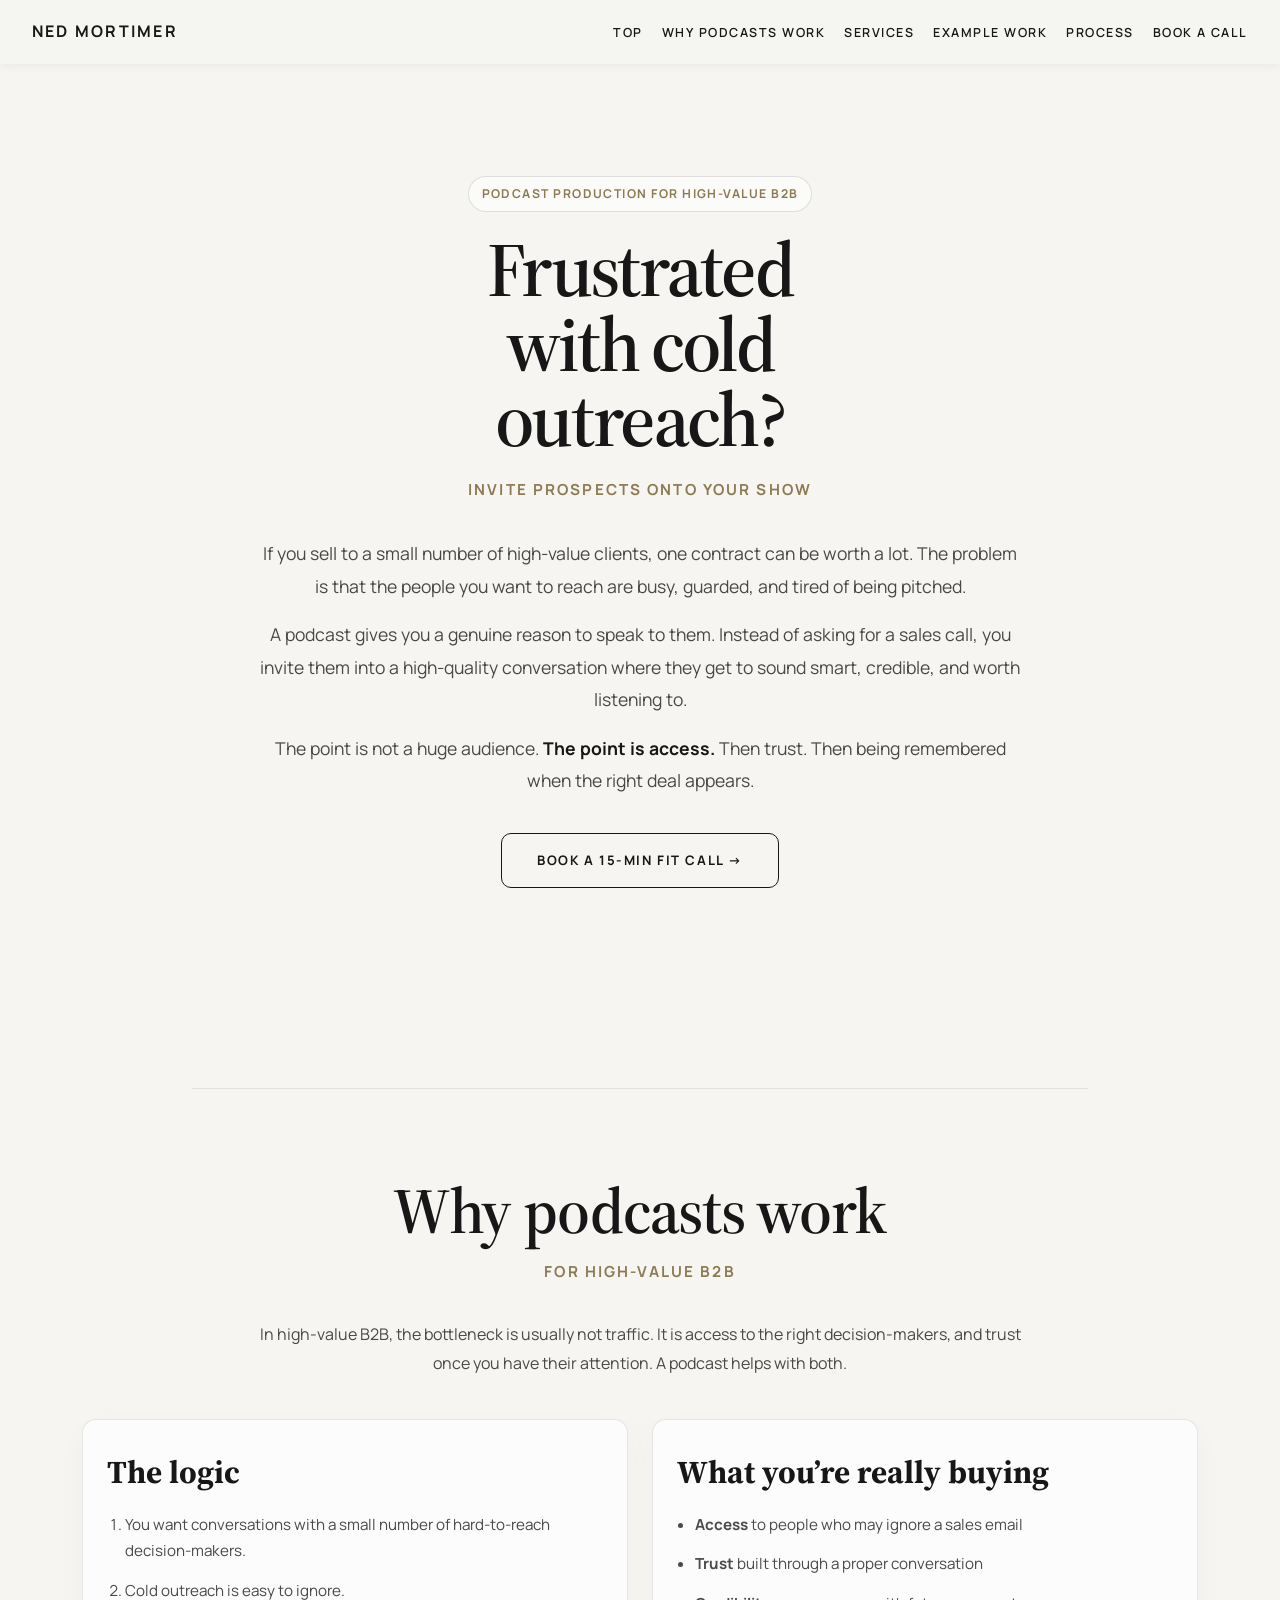
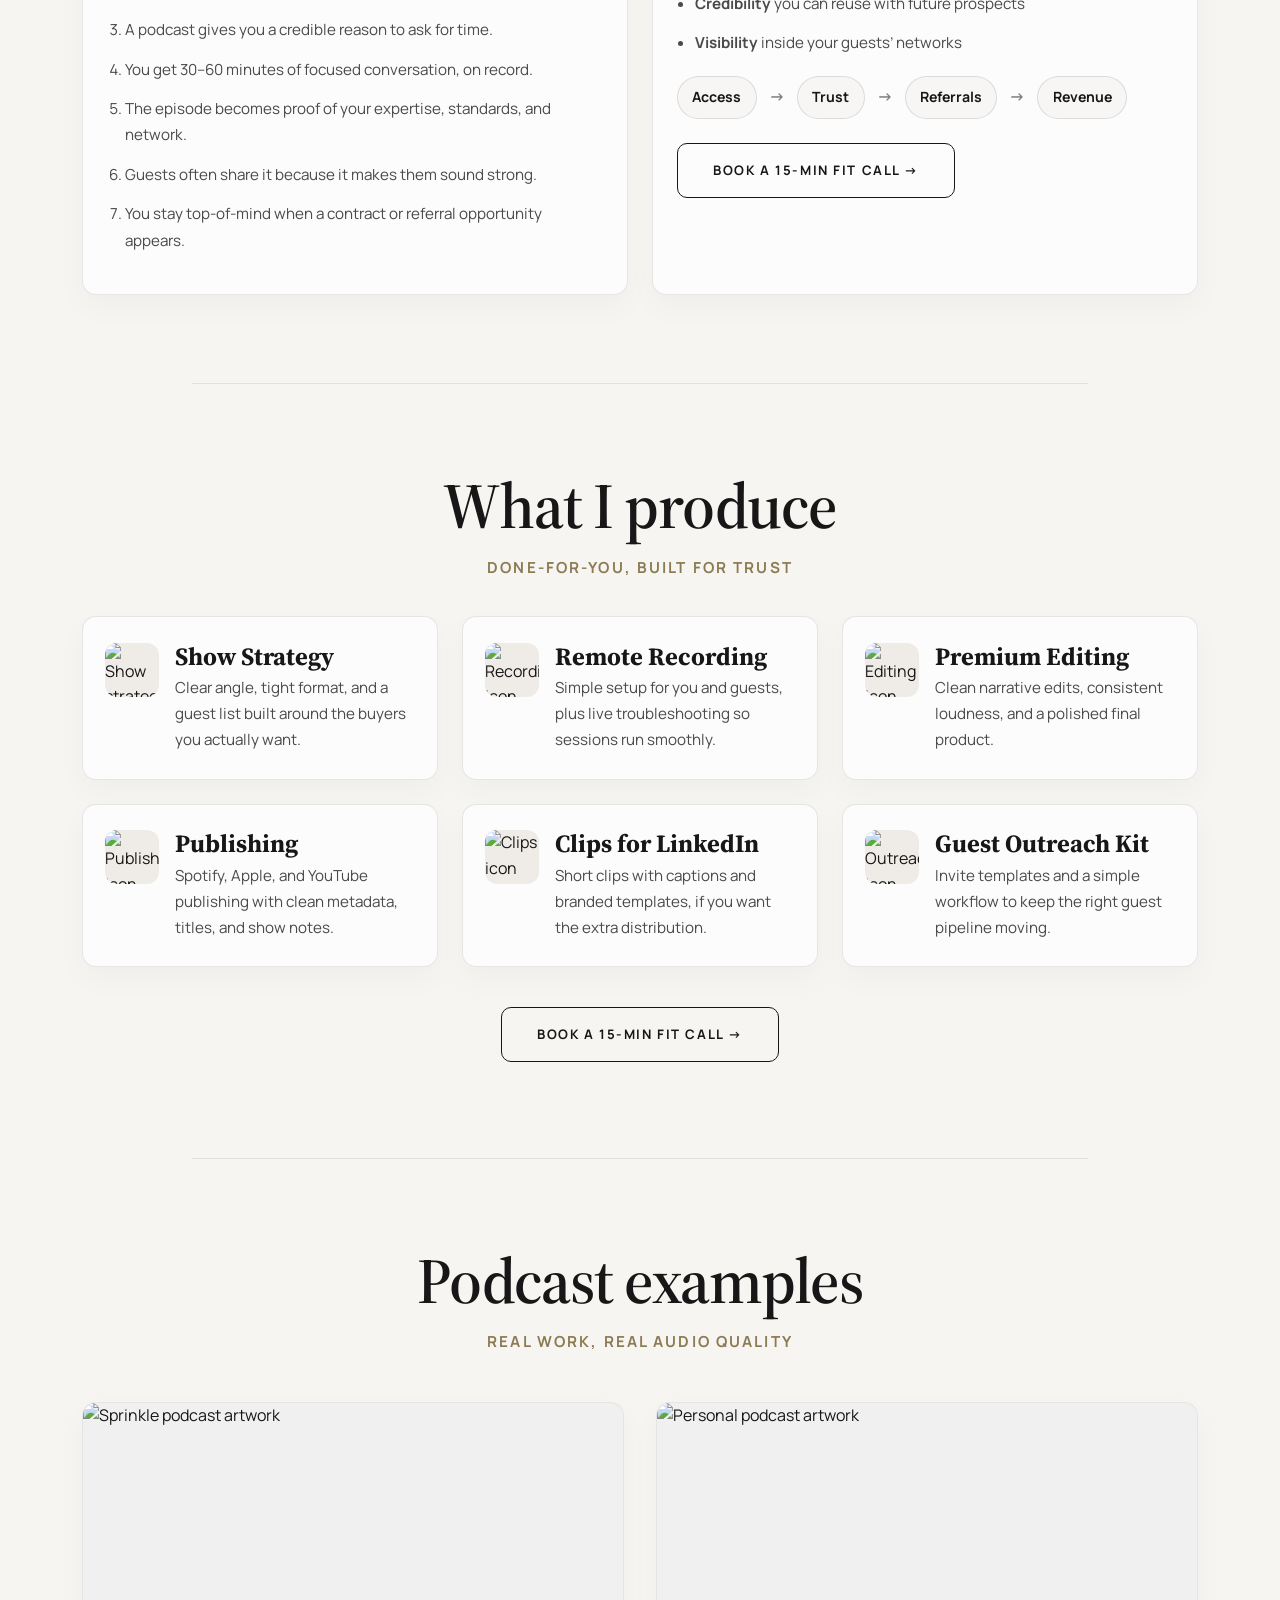
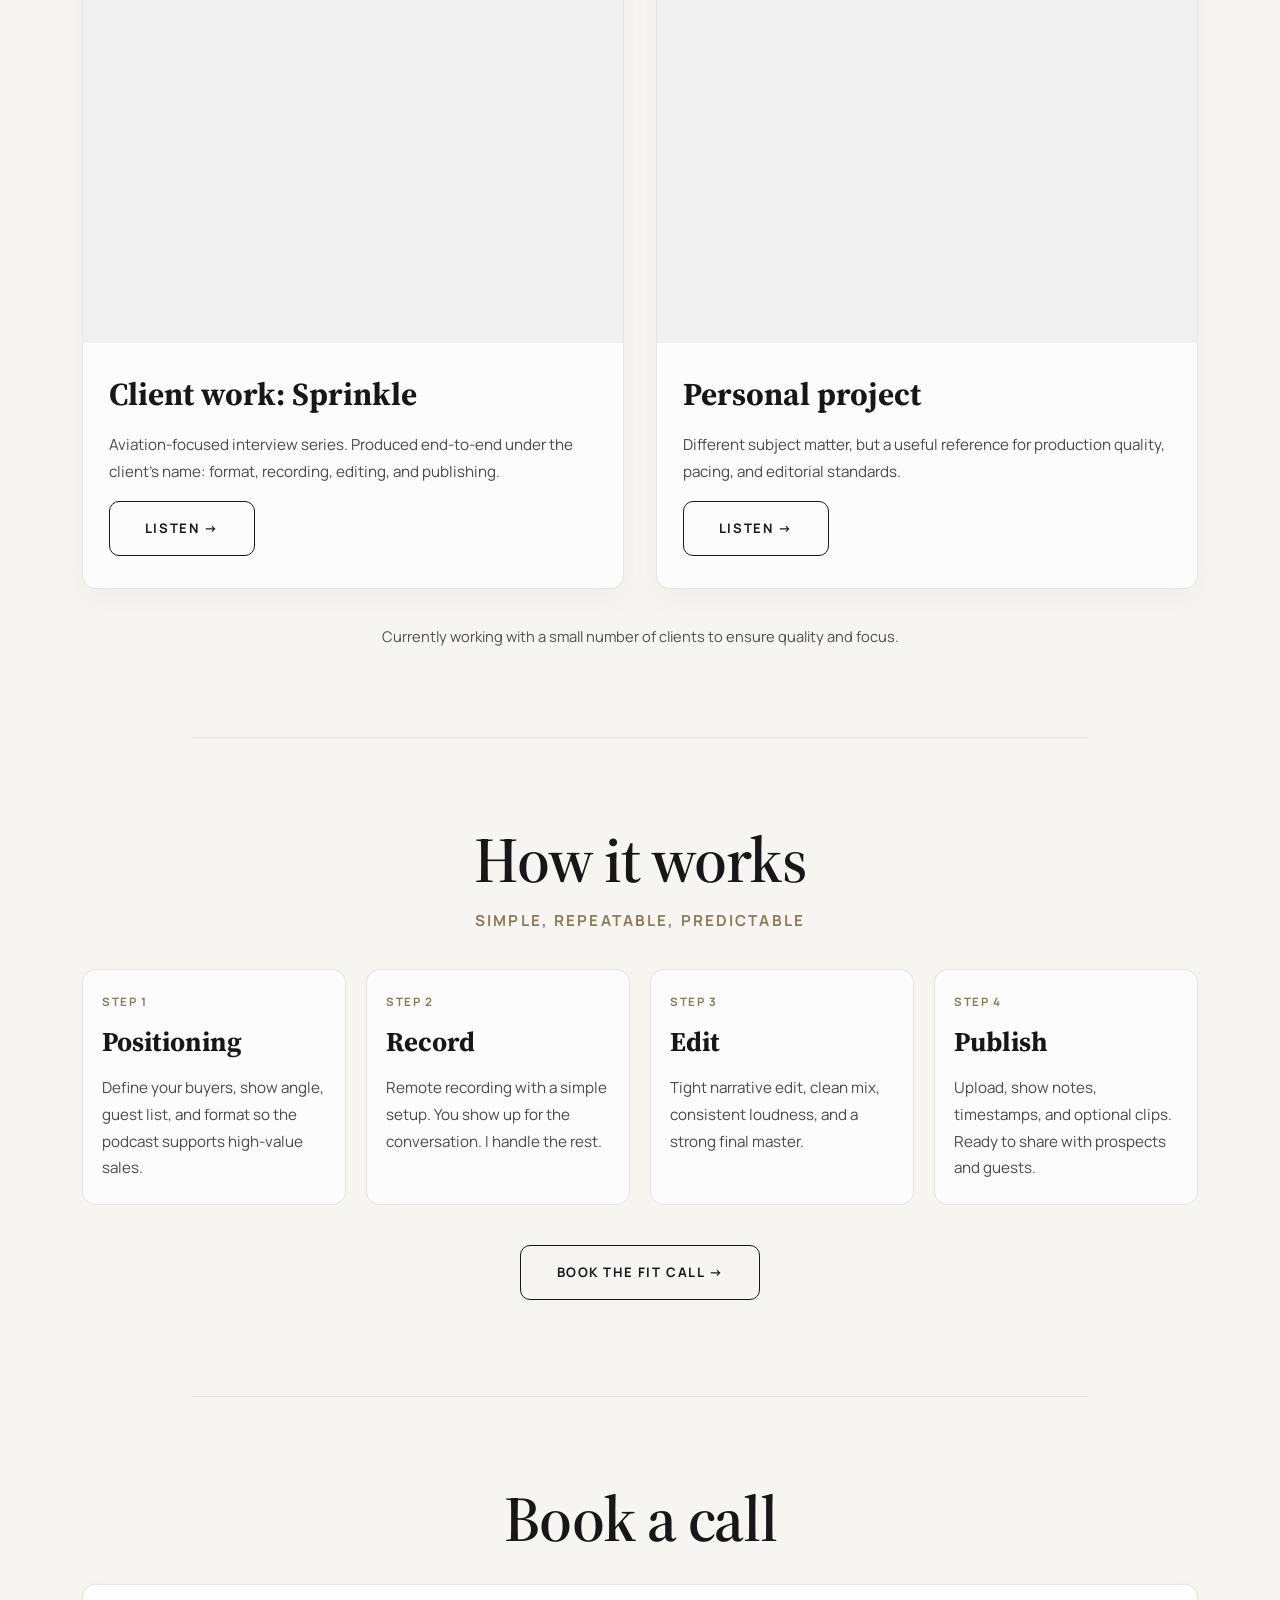
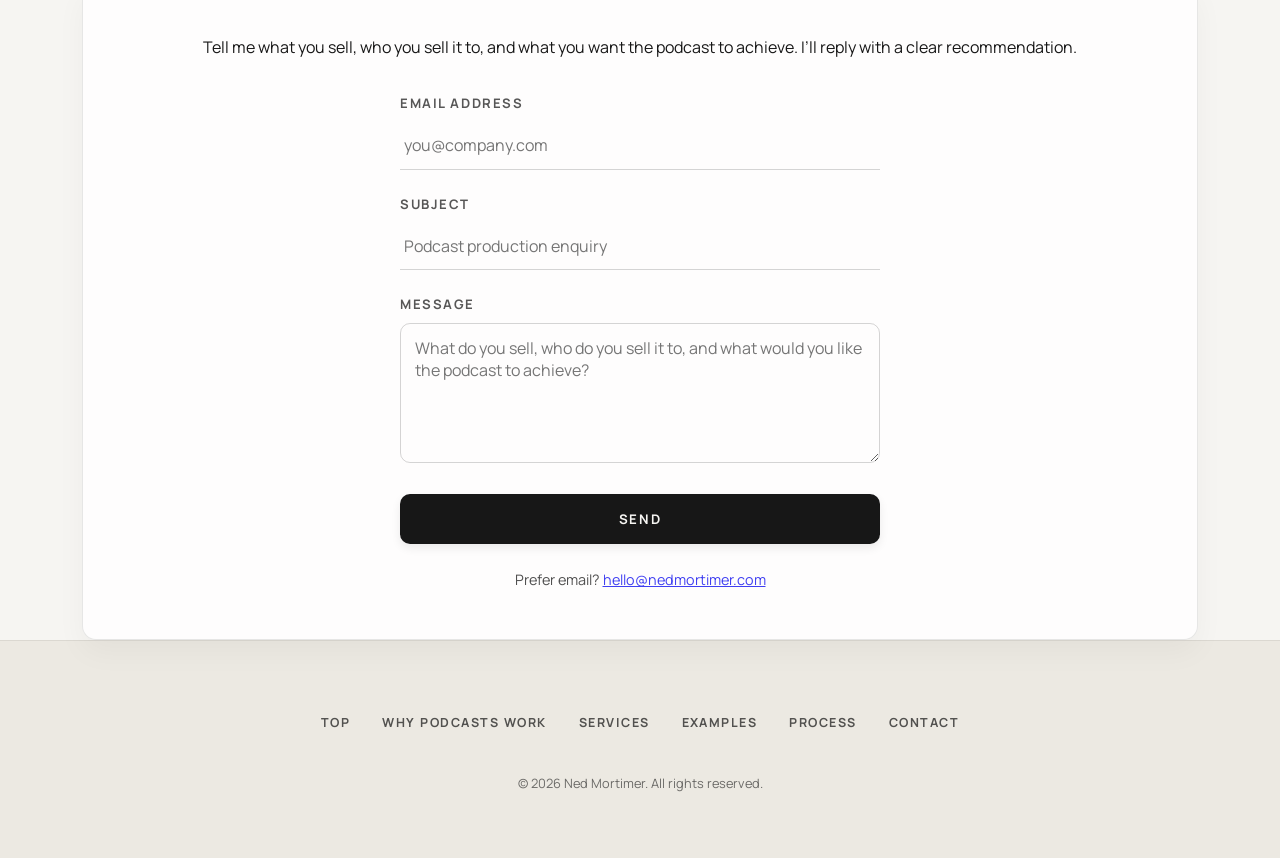
==== index.html @ 04ece43c "Update index.html" ====
<!DOCTYPE html>
<html lang="en">
<head>
  <meta charset="UTF-8" />
  <meta name="viewport" content="width=device-width, initial-scale=1.0" />
  <title>Ned Mortimer — Podcast Production for High-Value B2B</title>
  <meta name="description" content="Founder-led interview podcasts for B2B firms with high-value clients. Quality over audience size. End-to-end podcast production." />

  <style>
    @import url('https://fonts.googleapis.com/css2?family=Manrope:wght@400;500;600;700;800&family=Source+Serif+4:wght@400;500;600;700&display=swap');

    :root {
      --font-serif: 'Source Serif 4', serif;
      --font-sans: 'Manrope', sans-serif;
      --color-light: #171717;
      --color-dark: #F6F5F2;
      --color-accent: #8C7B52;
      --color-card: rgba(255, 255, 255, 0.72);
      --color-border: rgba(23, 23, 23, 0.1);
      --color-text-soft: rgba(23, 23, 23, 0.78);
    }

    * {
      margin: 0;
      padding: 0;
      box-sizing: border-box;
      scroll-behavior: smooth;
    }

    body {
      font-family: var(--font-sans);
      background-color: var(--color-dark);
      color: var(--color-light);
      line-height: 1.6;
      overflow-x: hidden;
      -webkit-font-smoothing: antialiased;
      text-rendering: optimizeLegibility;
    }

    .container {
      max-width: 1180px;
      margin: 0 auto;
      padding: 0 2rem;
    }

    /* --- Header & Navigation --- */
    header {
      position: fixed;
      top: 0;
      left: 0;
      width: 100%;
      z-index: 1000;
      padding: 1.2rem 2rem;
      display: flex;
      justify-content: space-between;
      align-items: center;
      background: rgba(246, 245, 242, 0.9);
      backdrop-filter: blur(8px);
      transition: background 0.3s ease;
      box-shadow: 0 1px 10px rgba(0, 0, 0, 0.06);
    }

    .logo {
      font-family: var(--font-sans);
      font-size: 1rem;
      text-transform: uppercase;
      letter-spacing: 0.14em;
      font-weight: 700;
      color: var(--color-light);
      white-space: nowrap;
    }

    nav a {
      color: var(--color-light);
      text-decoration: none;
      margin-left: 1rem;
      font-family: var(--font-sans);
      font-size: 0.78rem;
      font-weight: 600;
      text-transform: uppercase;
      letter-spacing: 0.12em;
      transition: color 0.3s ease;
    }

    nav a:hover {
      color: var(--color-accent);
    }

    /* --- Sections --- */
    section {
      padding: 8rem 0;
    }

    #hero {
      padding-top: 11rem;
      padding-bottom: 7rem;
      text-align: center;
    }

    .section-title {
      font-family: var(--font-serif);
      font-size: clamp(2.4rem, 5vw, 4.2rem);
      font-weight: 600;
      line-height: 1.05;
      text-align: center;
      letter-spacing: -0.02em;
      margin-bottom: 1rem;
    }

    .section-subtitle {
      font-family: var(--font-sans);
      font-size: 0.95rem;
      font-weight: 700;
      text-align: center;
      margin-bottom: 2.2rem;
      color: var(--color-accent);
      text-transform: uppercase;
      letter-spacing: 0.14em;
    }

    .hero-wrap {
      max-width: 900px;
      margin: 0 auto;
    }

    .hero-eyebrow {
      display: inline-block;
      margin-bottom: 1.25rem;
      padding: 0.45rem 0.8rem;
      border: 1px solid rgba(23, 23, 23, 0.12);
      border-radius: 999px;
      font-family: var(--font-sans);
      font-size: 0.76rem;
      font-weight: 700;
      letter-spacing: 0.12em;
      text-transform: uppercase;
      color: var(--color-accent);
      background: rgba(255, 255, 255, 0.55);
    }

    .hero-main {
      font-family: var(--font-serif);
      font-size: clamp(2.8rem, 6vw, 5.6rem);
      font-weight: 600;
      line-height: 0.98;
      letter-spacing: -0.035em;
      max-width: 11ch;
      margin: 0 auto 1.25rem;
    }

    .hero-copy {
      max-width: 760px;
      margin: 0 auto;
      font-family: var(--font-sans);
      font-size: 1.1rem;
      line-height: 1.85;
      color: var(--color-text-soft);
    }

    .hero-copy p {
      margin-bottom: 1rem;
    }

    .hero-copy strong {
      color: var(--color-light);
      font-weight: 700;
    }

    .hero-cta {
      margin-top: 2.25rem;
      display: flex;
      justify-content: center;
      gap: 0.9rem;
      flex-wrap: wrap;
    }

    /* --- Services --- */
    .services-grid {
      display: grid;
      grid-template-columns: repeat(3, minmax(0, 1fr));
      gap: 1.5rem;
      margin-top: 2.25rem;
    }

    .service-card {
      border: 1px solid var(--color-border);
      background: var(--color-card);
      border-radius: 14px;
      padding: 1.6rem 1.4rem;
      box-shadow: 0 12px 30px rgba(0, 0, 0, 0.03);
      display: flex;
      gap: 1rem;
      align-items: flex-start;
    }

    .service-icon {
      width: 54px;
      height: 54px;
      flex: 0 0 54px;
      border-radius: 12px;
      background: rgba(140, 123, 82, 0.12);
      display: flex;
      align-items: center;
      justify-content: center;
      overflow: hidden;
    }

    .service-icon img {
      width: 100%;
      height: 100%;
      object-fit: contain;
      display: block;
    }

    .service-text h3 {
      font-family: var(--font-serif);
      font-size: 1.55rem;
      margin-bottom: 0.35rem;
      line-height: 1.1;
    }

    .service-text p {
      font-family: var(--font-sans);
      font-size: 0.95rem;
      line-height: 1.7;
      color: var(--color-text-soft);
      margin: 0;
    }

    .services-cta {
      text-align: center;
      margin-top: 2.5rem;
    }

    /* --- Podcast ROI section --- */
    #roi .roi-sub {
      max-width: 78ch;
      margin: 0 auto 2.5rem;
      text-align: center;
      font-family: var(--font-sans);
      font-size: 1rem;
      line-height: 1.85;
      color: var(--color-text-soft);
    }

    .roi-grid {
      display: grid;
      grid-template-columns: repeat(2, minmax(0, 1fr));
      gap: 1.5rem;
      margin-top: 2rem;
    }

    .roi-card {
      border: 1px solid var(--color-border);
      background: var(--color-card);
      border-radius: 14px;
      padding: 1.7rem 1.5rem;
      box-shadow: 0 12px 30px rgba(0, 0, 0, 0.03);
    }

    .roi-card h3 {
      font-family: var(--font-serif);
      font-size: 2rem;
      margin-bottom: 0.85rem;
    }

    .roi-flow {
      padding-left: 1.15rem;
      margin: 0;
    }

    .roi-flow li,
    .roi-points li {
      margin: 0.8rem 0;
      font-family: var(--font-sans);
      font-size: 0.95rem;
      line-height: 1.75;
      color: var(--color-text-soft);
    }

    .roi-points {
      padding-left: 1.1rem;
      margin: 0 0 1.2rem;
    }

    .roi-micro {
      display: flex;
      flex-wrap: wrap;
      align-items: center;
      gap: 0.75rem;
      margin-top: 0.6rem;
    }

    .roi-pill {
      display: inline-block;
      padding: 0.58rem 0.9rem;
      border-radius: 999px;
      border: 1px solid rgba(23, 23, 23, 0.12);
      font-family: var(--font-sans);
      font-weight: 700;
      font-size: 0.88rem;
      background: rgba(246, 245, 242, 0.75);
    }

    .roi-arrow {
      opacity: 0.55;
      font-weight: 700;
      font-family: var(--font-sans);
    }

    /* --- Selected Work --- */
    .work-grid {
      display: grid;
      grid-template-columns: repeat(2, minmax(0, 1fr));
      gap: 2rem;
      margin-top: 3rem;
    }

    .work-item {
      border: 1px solid var(--color-border);
      background: var(--color-card);
      border-radius: 14px;
      overflow: hidden;
      box-shadow: 0 12px 30px rgba(0, 0, 0, 0.03);
    }

    .work-image {
      width: 100%;
      aspect-ratio: 1 / 1;
      background: rgba(23, 23, 23, 0.05);
      overflow: hidden;
    }

    .work-image img {
      width: 100%;
      height: 100%;
      object-fit: cover;
      display: block;
    }

    .work-content {
      padding: 1.6rem 1.6rem 2rem;
    }

    .work-content h3 {
      font-family: var(--font-serif);
      font-size: 2rem;
      margin-bottom: 0.75rem;
    }

    /* --- Process Section --- */
    .process-grid {
      display: grid;
      grid-template-columns: repeat(4, minmax(0, 1fr));
      gap: 1.25rem;
      margin-top: 2.25rem;
    }

    .process-step {
      border: 1px solid var(--color-border);
      background: var(--color-card);
      border-radius: 14px;
      padding: 1.4rem 1.2rem;
    }

    .process-step .kicker {
      font-family: var(--font-sans);
      text-transform: uppercase;
      letter-spacing: 0.14em;
      font-size: 0.72rem;
      font-weight: 700;
      color: var(--color-accent);
      margin-bottom: 0.55rem;
    }

    .process-step h3 {
      font-family: var(--font-serif);
      font-size: 1.7rem;
      margin-bottom: 0.75rem;
    }

    .process-step p {
      font-family: var(--font-sans);
      font-size: 0.95rem;
      line-height: 1.75;
      color: var(--color-text-soft);
    }

    /* --- About / Human section --- */
    #about .bio-flex {
      display: flex;
      gap: 4rem;
      align-items: center;
    }

    #about .bio-flex-img {
      flex: 1;
    }

    #about .bio-flex-img img {
      width: 100%;
      height: auto;
      border-radius: 14px;
      display: block;
    }

    #about .bio-flex-text {
      flex: 2;
    }

    #about .bio-flex-text h3 {
      font-family: var(--font-serif);
      font-size: 3rem;
      line-height: 1.05;
      margin-bottom: 1rem;
    }

    #about .bio-flex-text p {
      font-family: var(--font-sans);
      font-size: 1rem;
      line-height: 1.85;
      margin-bottom: 1rem;
      color: var(--color-text-soft);
    }

    /* --- Contact Form Section --- */
    #contact {
      background-color: var(--color-dark);
    }

    .contact-form {
      margin-top: 2rem;
      text-align: center;
      padding: 3rem 0;
      background-color: rgba(255,255,255,0.82);
      border-radius: 14px;
      box-shadow: 0 12px 30px rgba(0, 0, 0, 0.04);
      border: 1px solid var(--color-border);
    }

    .contact-form form {
      display: flex;
      flex-direction: column;
      gap: 1.5rem;
      max-width: 520px;
      margin: 0 auto;
      padding: 0 1.25rem;
    }

    .contact-form label {
      display: block;
      font-family: var(--font-sans);
      font-size: 0.82rem;
      font-weight: 700;
      color: var(--color-light);
      text-align: left;
      opacity: 0.72;
      text-transform: uppercase;
      letter-spacing: 0.12em;
      margin-bottom: 0.45rem;
    }

    .contact-form input,
    .contact-form textarea,
    .contact-form select {
      background: none;
      border: none;
      border-bottom: 1px solid rgba(23, 23, 23, 0.18);
      color: var(--color-light);
      padding: 0.8rem 0.25rem;
      font-family: var(--font-sans);
      font-size: 1rem;
      width: 100%;
      transition: border-color 0.3s;
      resize: vertical;
    }

    .contact-form textarea {
      border: 1px solid rgba(23, 23, 23, 0.18);
      padding: 0.85rem;
      min-height: 140px;
      border-radius: 10px;
    }

    .contact-form select {
      border: 1px solid rgba(23, 23, 23, 0.18);
      padding: 0.75rem;
      appearance: none;
      background-color: var(--color-dark);
      color: var(--color-light);
      border-radius: 10px;
    }

    .contact-form input:focus,
    .contact-form textarea:focus,
    .contact-form select:focus {
      outline: none;
      border-color: var(--color-accent);
    }

    .contact-form button {
      background: var(--color-light);
      color: var(--color-dark);
      border: none;
      padding: 1rem 2rem;
      font-family: var(--font-sans);
      font-weight: 700;
      text-transform: uppercase;
      letter-spacing: 0.12em;
      font-size: 0.83rem;
      cursor: pointer;
      transition: background-color 0.3s;
      border-radius: 10px;
      box-shadow: 0 4px 10px rgba(0, 0, 0, 0.08);
    }

    .contact-form button:hover {
      background-color: var(--color-accent);
      color: #fff;
    }

    /* --- Buttons --- */
    .button {
      position: relative;
      display: inline-block;
      padding: 1rem 2.2rem;
      border: 1px solid var(--color-light);
      color: var(--color-light);
      text-decoration: none;
      font-family: var(--font-sans);
      font-weight: 700;
      text-transform: uppercase;
      letter-spacing: 0.12em;
      font-size: 0.82rem;
      overflow: hidden;
      transition: background-color 0.3s, color 0.3s, border-color 0.3s, transform 0.2s;
      border-radius: 10px;
      background-color: transparent;
      cursor: pointer;
    }

    .button:hover {
      background-color: var(--color-light);
      color: var(--color-dark);
      border-color: var(--color-light);
      transform: translateY(-1px);
    }

    /* --- Footer --- */
    footer {
      padding: 4rem 0;
      text-align: center;
      background-color: #ece9e2;
      border-top: 1px solid rgba(23, 23, 23, 0.08);
    }

    .footer-links {
      display: flex;
      justify-content: center;
      flex-wrap: wrap;
      margin-bottom: 2rem;
    }

    .footer-links a {
      font-family: var(--font-sans);
      font-size: 0.78rem;
      font-weight: 700;
      text-transform: uppercase;
      letter-spacing: 0.12em;
      color: var(--color-light);
      text-decoration: none;
      margin: 0.5rem 1rem;
      opacity: 0.72;
      transition: opacity 0.3s;
    }

    .footer-links a:hover {
      opacity: 1;
      color: var(--color-accent);
    }

    footer p {
      font-family: var(--font-sans);
      font-size: 0.8rem;
      opacity: 0.6;
      color: var(--color-light);
    }

    hr {
      border: none;
      height: 1px;
      background: rgba(23, 23, 23, 0.09);
      margin: 5.5rem auto;
      width: 70%;
    }

    /* Responsive */
    @media (max-width: 1024px) {
      .services-grid { grid-template-columns: repeat(2, minmax(0, 1fr)); }
      .process-grid { grid-template-columns: repeat(2, minmax(0, 1fr)); }
      .roi-grid { grid-template-columns: 1fr; }
      #about .bio-flex {
        flex-direction: column-reverse;
        gap: 2rem;
        align-items: flex-start;
      }
      #about .bio-flex-text { flex: 1; }
      .work-grid { grid-template-columns: 1fr; }
    }

    @media (max-width: 768px) {
      .section-title { font-size: 2.4rem; }
      .hero-main { font-size: clamp(2.2rem, 10vw, 3.4rem); }
      .hero-copy { font-size: 1rem; line-height: 1.8; }
      header { padding: 1rem 1.25rem; }
      nav { display: none; }
      .services-grid { grid-template-columns: 1fr; }
      .process-grid { grid-template-columns: 1fr; }
      .footer-links a { margin: 0.5rem 0.7rem; }
      .container { padding: 0 1.25rem; }
      section { padding: 6rem 0; }
      #hero { padding-top: 9rem; }
      #about .bio-flex-text h3 { font-size: 2.3rem; }
    }
  </style>
</head>

<body>
  <header>
    <div class="logo">Ned Mortimer</div>
    <nav>
      <a href="#hero">Top</a>
      <a href="#roi">Why podcasts work</a>
      <a href="#services">Services</a>
      <a href="#work">Example Work</a>
      <a href="#process">Process</a>
      <a href="#contact">Book a call</a>
    </nav>
  </header>

  <!-- HERO -->
  <section id="hero" class="container">
    <div class="hero-wrap">
      <span class="hero-eyebrow">Podcast production for high-value B2B</span>
      <h1 class="hero-main">Frustrated with cold outreach?</h1>
      <p class="section-subtitle">Invite prospects onto your show</p>

      <div class="hero-copy">
        <p>
          If you sell to a small number of high-value clients, one contract can be worth a lot.
          The problem is that the people you want to reach are busy, guarded, and tired of being pitched.
        </p>
        <p>
          A podcast gives you a genuine reason to speak to them. Instead of asking for a sales call,
          you invite them into a high-quality conversation where they get to sound smart, credible, and worth listening to.
        </p>
        <p>
          The point is not a huge audience. <strong>The point is access.</strong> Then trust. Then being remembered when the right deal appears.
        </p>
      </div>

      <div class="hero-cta">
        <a href="#contact" class="button">Book a 15-min fit call &rarr;</a>
      </div>
    </div>
  </section>

  <hr>

  <!-- WHY PODCASTS WORK -->
  <section id="roi" class="container">
    <h2 class="section-title">Why podcasts work</h2>
    <p class="section-subtitle">For high-value B2B</p>

    <p class="roi-sub">
      In high-value B2B, the bottleneck is usually not traffic. It is access to the right decision-makers,
      and trust once you have their attention. A podcast helps with both.
    </p>

    <div class="roi-grid">
      <div class="roi-card">
        <h3>The logic</h3>
        <ol class="roi-flow">
          <li>You want conversations with a small number of hard-to-reach decision-makers.</li>
          <li>Cold outreach is easy to ignore.</li>
          <li>A podcast gives you a credible reason to ask for time.</li>
          <li>You get 30–60 minutes of focused conversation, on record.</li>
          <li>The episode becomes proof of your expertise, standards, and network.</li>
          <li>Guests often share it because it makes them sound strong.</li>
          <li>You stay top-of-mind when a contract or referral opportunity appears.</li>
        </ol>
      </div>

      <div class="roi-card">
        <h3>What you’re really buying</h3>
        <ul class="roi-points">
          <li><strong>Access</strong> to people who may ignore a sales email</li>
          <li><strong>Trust</strong> built through a proper conversation</li>
          <li><strong>Credibility</strong> you can reuse with future prospects</li>
          <li><strong>Visibility</strong> inside your guests’ networks</li>
        </ul>

        <div class="roi-micro" aria-label="Access leads to trust, referrals, and revenue">
          <span class="roi-pill">Access</span>
          <span class="roi-arrow">→</span>
          <span class="roi-pill">Trust</span>
          <span class="roi-arrow">→</span>
          <span class="roi-pill">Referrals</span>
          <span class="roi-arrow">→</span>
          <span class="roi-pill">Revenue</span>
        </div>

        <div style="margin-top: 1.5rem;">
          <a href="#contact" class="button">Book a 15-min fit call &rarr;</a>
        </div>
      </div>
    </div>
  </section>

  <hr>

  <!-- SERVICES -->
  <section id="services" class="container">
    <h2 class="section-title">What I produce</h2>
    <p class="section-subtitle">Done-for-you, built for trust</p>

    <div class="services-grid">
      <div class="service-card">
        <div class="service-icon">
          <img src="https://raw.githubusercontent.com/nedstranger/Podcasting/main/Icons/Strategy.svg" alt="Show strategy icon">
        </div>
        <div class="service-text">
          <h3>Show Strategy</h3>
          <p>Clear angle, tight format, and a guest list built around the buyers you actually want.</p>
        </div>
      </div>

      <div class="service-card">
        <div class="service-icon">
          <img src="https://raw.githubusercontent.com/nedstranger/Podcasting/main/Icons/Mic.svg" alt="Recording icon">
        </div>
        <div class="service-text">
          <h3>Remote Recording</h3>
          <p>Simple setup for you and guests, plus live troubleshooting so sessions run smoothly.</p>
        </div>
      </div>

      <div class="service-card">
        <div class="service-icon">
          <img src="https://raw.githubusercontent.com/nedstranger/Podcasting/main/Icons/Edit.svg" alt="Editing icon">
        </div>
        <div class="service-text">
          <h3>Premium Editing</h3>
          <p>Clean narrative edits, consistent loudness, and a polished final product.</p>
        </div>
      </div>

      <div class="service-card">
        <div class="service-icon">
          <img src="https://raw.githubusercontent.com/nedstranger/Podcasting/main/Icons/Upload.svg" alt="Publishing icon">
        </div>
        <div class="service-text">
          <h3>Publishing</h3>
          <p>Spotify, Apple, and YouTube publishing with clean metadata, titles, and show notes.</p>
        </div>
      </div>

      <div class="service-card">
        <div class="service-icon">
          <img src="https://raw.githubusercontent.com/nedstranger/Podcasting/main/Icons/Clips.svg" alt="Clips icon">
        </div>
        <div class="service-text">
          <h3>Clips for LinkedIn</h3>
          <p>Short clips with captions and branded templates, if you want the extra distribution.</p>
        </div>
      </div>

      <div class="service-card">
        <div class="service-icon">
          <img src="https://raw.githubusercontent.com/nedstranger/Podcasting/main/Icons/Outreach.svg" alt="Outreach icon">
        </div>
        <div class="service-text">
          <h3>Guest Outreach Kit</h3>
          <p>Invite templates and a simple workflow to keep the right guest pipeline moving.</p>
        </div>
      </div>
    </div>

    <div class="services-cta">
      <a href="#contact" class="button">Book a 15-min fit call &rarr;</a>
    </div>
  </section>

  <hr>

  <!-- WORK -->
  <section id="work" class="container">
    <h2 class="section-title">Podcast examples</h2>
    <p class="section-subtitle">Real work, real audio quality</p>

    <div class="work-grid">
      <div class="work-item">
        <div class="work-image">
          <img
            src="https://raw.githubusercontent.com/nedstranger/Podcasting/main/Assets/Images/Sprinkle.png"
            alt="Sprinkle podcast artwork">
        </div>

        <div class="work-content">
          <h3>Client work: Sprinkle</h3>

          <p style="font-family: var(--font-sans); font-size: 0.95rem; line-height: 1.75; color: var(--color-text-soft); margin-bottom: 1rem;">
            Aviation-focused interview series. Produced end-to-end under the client’s name: format, recording, editing, and publishing.
          </p>

          <div style="display:flex; gap:0.75rem; flex-wrap:wrap;">
            <a
              href="https://sprinkle.com/journal/post/he-walked-into-a-hangar-with-1-500-and-a-dream-38-years-later-he-s-one-of-aviation-s-most-seasoned-brokers-david-welch-avaquire"
              target="_blank"
              rel="noopener"
              class="button">
              Listen →
            </a>
          </div>
        </div>
      </div>

      <div class="work-item">
        <div class="work-image">
          <img
            src="https://raw.githubusercontent.com/nedstranger/Podcasting/main/Assets/Images/PolyRiskReward.png"
            alt="Personal podcast artwork">
        </div>

        <div class="work-content">
          <h3>Personal project</h3>

          <p style="font-family: var(--font-sans); font-size: 0.95rem; line-height: 1.75; color: var(--color-text-soft); margin-bottom: 1rem;">
            Different subject matter, but a useful reference for production quality, pacing, and editorial standards.
          </p>

          <div style="display:flex; gap:0.75rem; flex-wrap:wrap;">
            <a
              href="https://open.spotify.com/show/3ABayVqYtDzj9qvRqpatR2?si=31a9b675b33940cd"
              target="_blank"
              rel="noopener"
              class="button">
              Listen →
            </a>
          </div>
        </div>
      </div>
    </div>

    <p style="font-family: var(--font-sans); font-size: 0.92rem; opacity: 0.75; text-align: center; margin-top: 2.25rem;">
      Currently working with a small number of clients to ensure quality and focus.
    </p>
  </section>

  <hr>

  <!-- PROCESS -->
  <section id="process" class="container">
    <h2 class="section-title">How it works</h2>
    <p class="section-subtitle">Simple, repeatable, predictable</p>

    <div class="process-grid">
      <div class="process-step">
        <div class="kicker">Step 1</div>
        <h3>Positioning</h3>
        <p>Define your buyers, show angle, guest list, and format so the podcast supports high-value sales.</p>
      </div>

      <div class="process-step">
        <div class="kicker">Step 2</div>
        <h3>Record</h3>
        <p>Remote recording with a simple setup. You show up for the conversation. I handle the rest.</p>
      </div>

      <div class="process-step">
        <div class="kicker">Step 3</div>
        <h3>Edit</h3>
        <p>Tight narrative edit, clean mix, consistent loudness, and a strong final master.</p>
      </div>

      <div class="process-step">
        <div class="kicker">Step 4</div>
        <h3>Publish</h3>
        <p>Upload, show notes, timestamps, and optional clips. Ready to share with prospects and guests.</p>
      </div>
    </div>

    <div class="services-cta">
      <a href="#contact" class="button">Book the fit call &rarr;</a>
    </div>
  </section>

  <hr>

  <!-- CONTACT -->
  <section id="contact" class="container">
    <h2 class="section-title">Book a call</h2>

    <div class="contact-form">
      <p style="font-family: var(--font-sans); font-size: 1rem; line-height: 1.75; margin-bottom: 2rem; color: var(--color-light); padding: 0 1.25rem;">
        Tell me what you sell, who you sell it to, and what you want the podcast to achieve. I’ll reply with a clear recommendation.
      </p>

      <form action="https://api.web3forms.com/submit" method="post">
        <input type="hidden" name="access_key" value="YOUR_WEB3FORMS_ACCESS_KEY_HERE">
        <input type="hidden" name="subject" value="New inquiry from NedMortimer.com">

        <div>
          <label for="email">Email Address</label>
          <input type="email" id="email" name="Email" placeholder="you@company.com" required>
        </div>

        <div>
          <label for="subject_line">Subject</label>
          <input type="text" id="subject_line" name="Subject" placeholder="Podcast production enquiry" required>
        </div>

        <div>
          <label for="message">Message</label>
          <textarea id="message" name="Message" placeholder="What do you sell, who do you sell it to, and what would you like the podcast to achieve?" rows="5" required></textarea>
        </div>

        <button type="submit">Send</button>
      </form>

      <p style="font-family: var(--font-sans); font-size: 0.9rem; margin-top: 1.5rem; opacity: 0.75; padding: 0 1.25rem;">
        Prefer email? <a href="mailto:hello@nedmortimer.com">hello@nedmortimer.com</a>
      </p>
    </div>
  </section>

  <!-- FOOTER -->
  <footer>
    <div class="footer-links">
      <a href="#hero">Top</a>
      <a href="#roi">Why podcasts work</a>
      <a href="#services">Services</a>
      <a href="#work">Examples</a>
      <a href="#process">Process</a>
      <a href="#contact">Contact</a>
    </div>
    <p>&copy; 2026 Ned Mortimer. All rights reserved.</p>
  </footer>

  <script>
    document.addEventListener("DOMContentLoaded", function () {
      const sections = document.querySelectorAll('section');

      const sectionObserverOptions = {
        root: null,
        rootMargin: '0px',
        threshold: 0.1
      };

      const sectionObserver = new IntersectionObserver((entries) => {
        entries.forEach(entry => {
          if (entry.isIntersecting) {
            entry.target.style.opacity = 1;
            entry.target.style.transform = 'translateY(0)';
          }
        });
      }, sectionObserverOptions);

      sections.forEach(section => {
        section.style.opacity = 0;
        section.style.transform = 'translateY(20px)';
        section.style.transition = 'opacity 1s ease, transform 1s ease';
        sectionObserver.observe(section);
      });
    });
  </script>
</body>
</html>
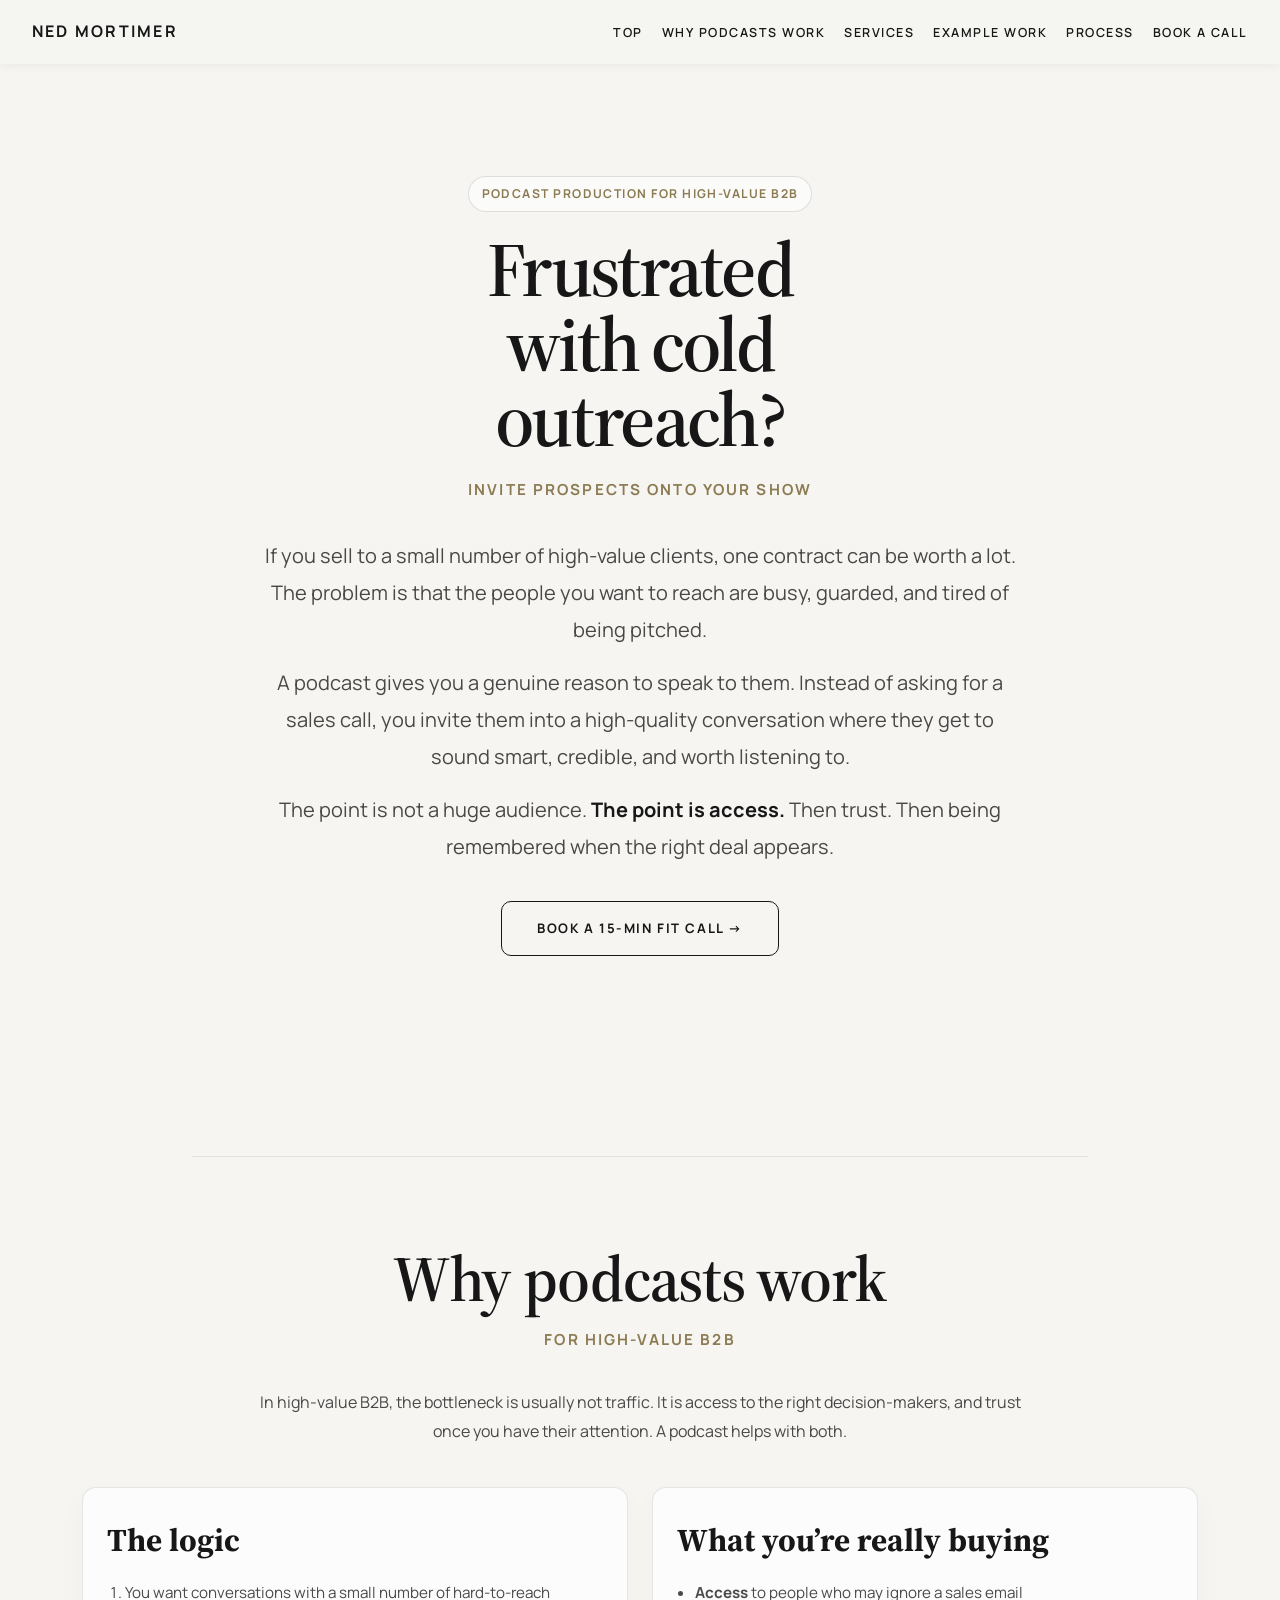
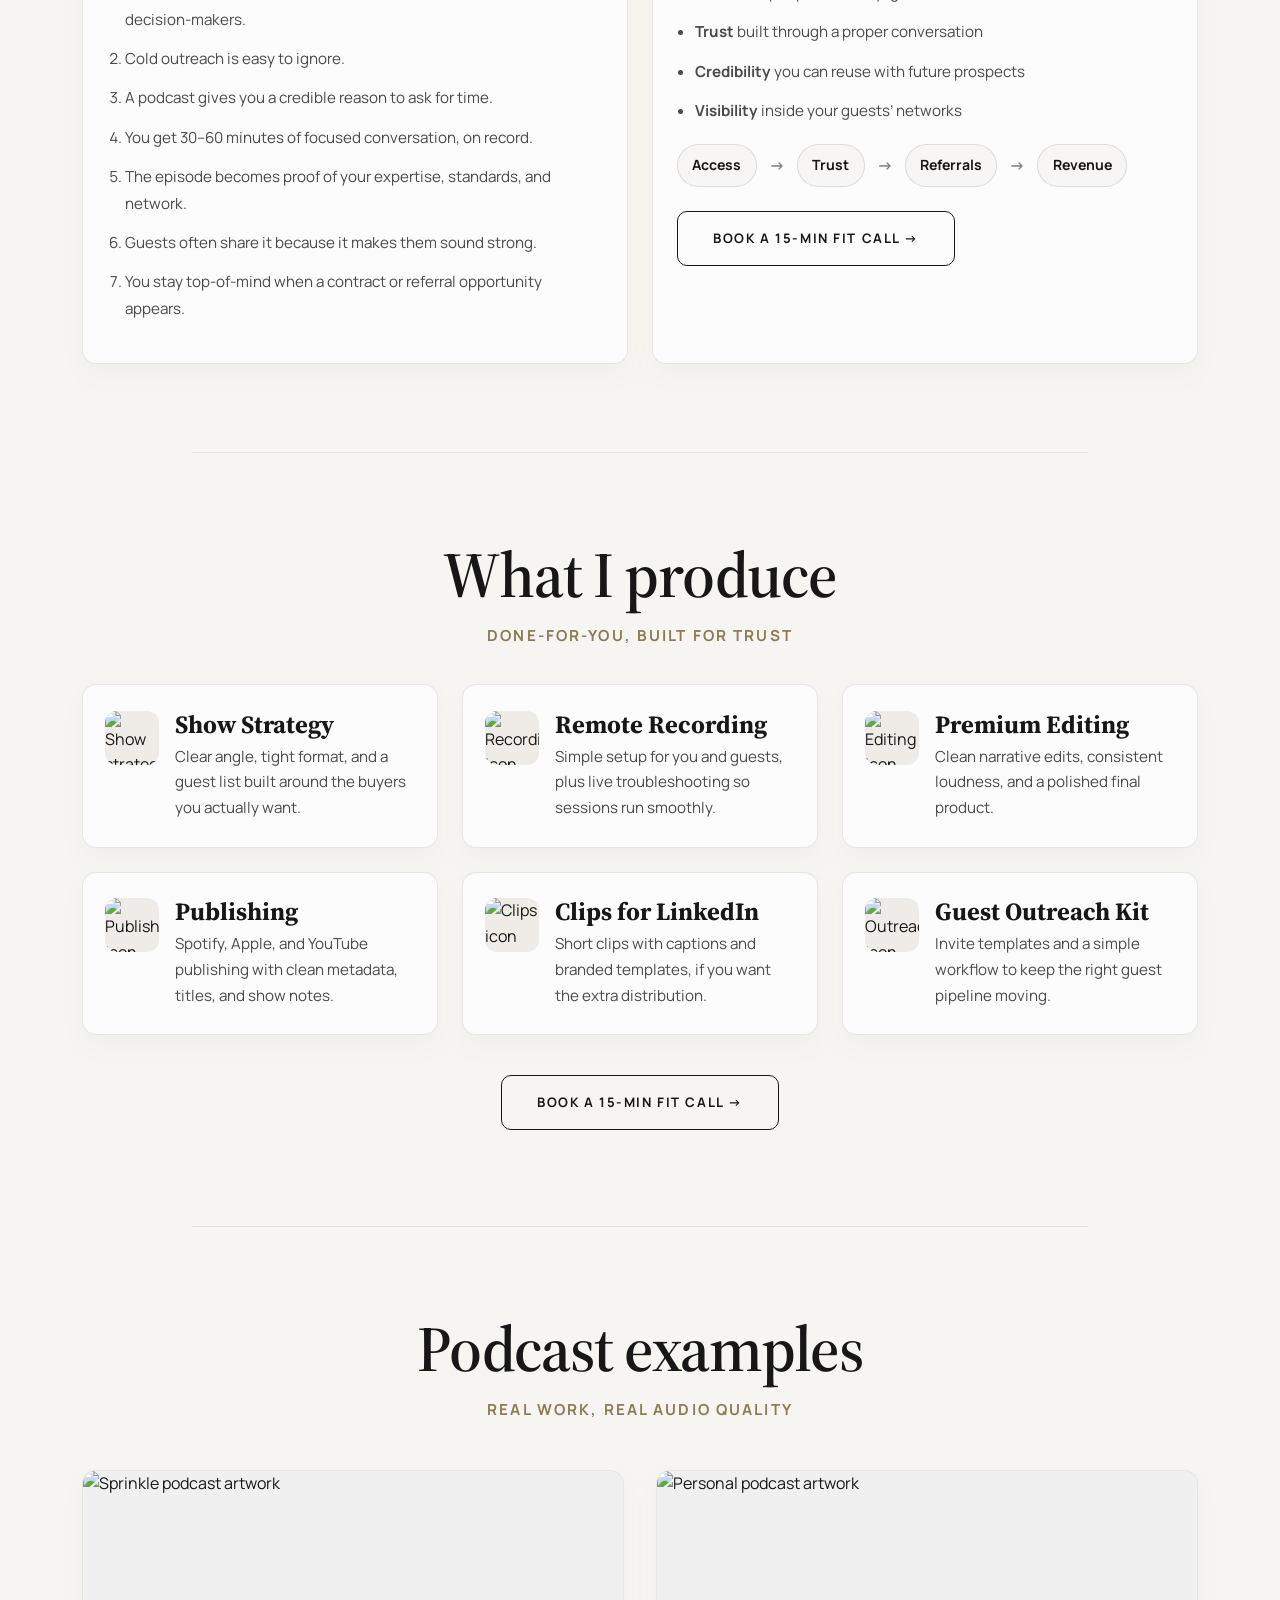
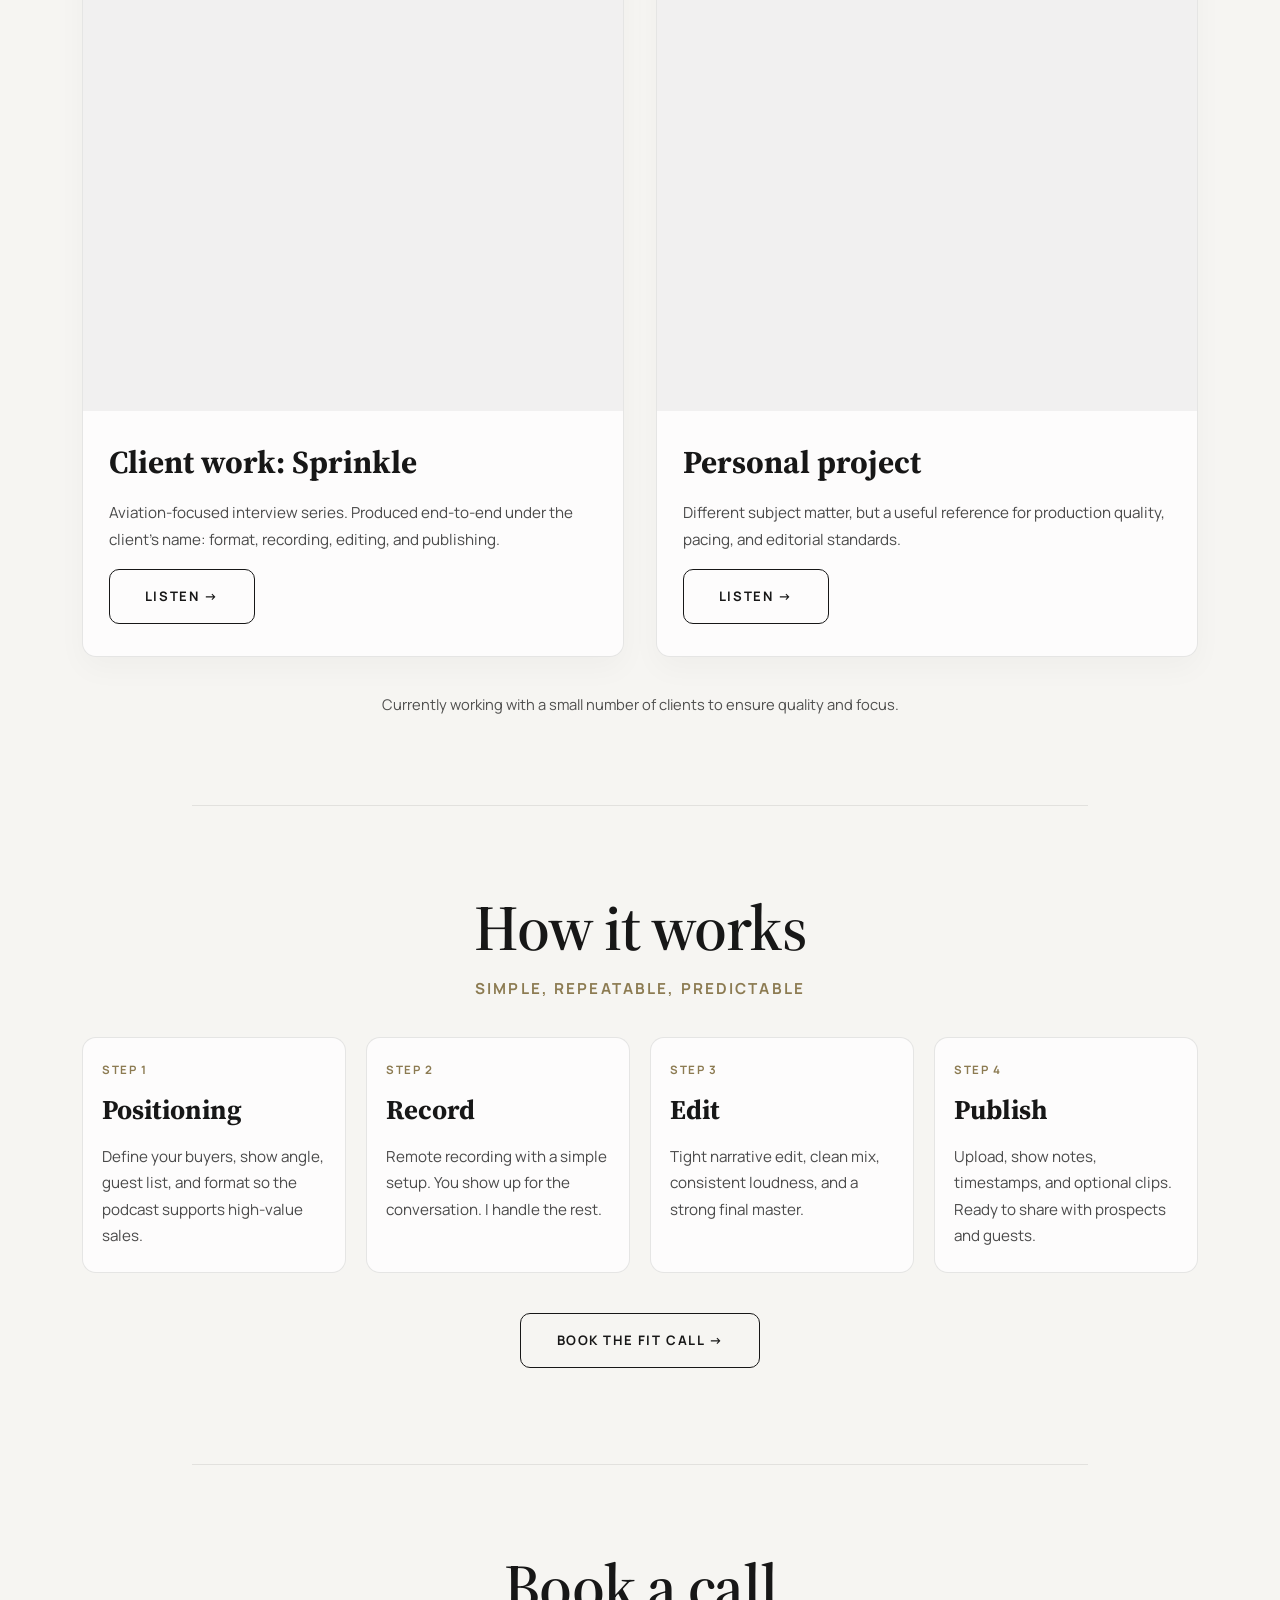
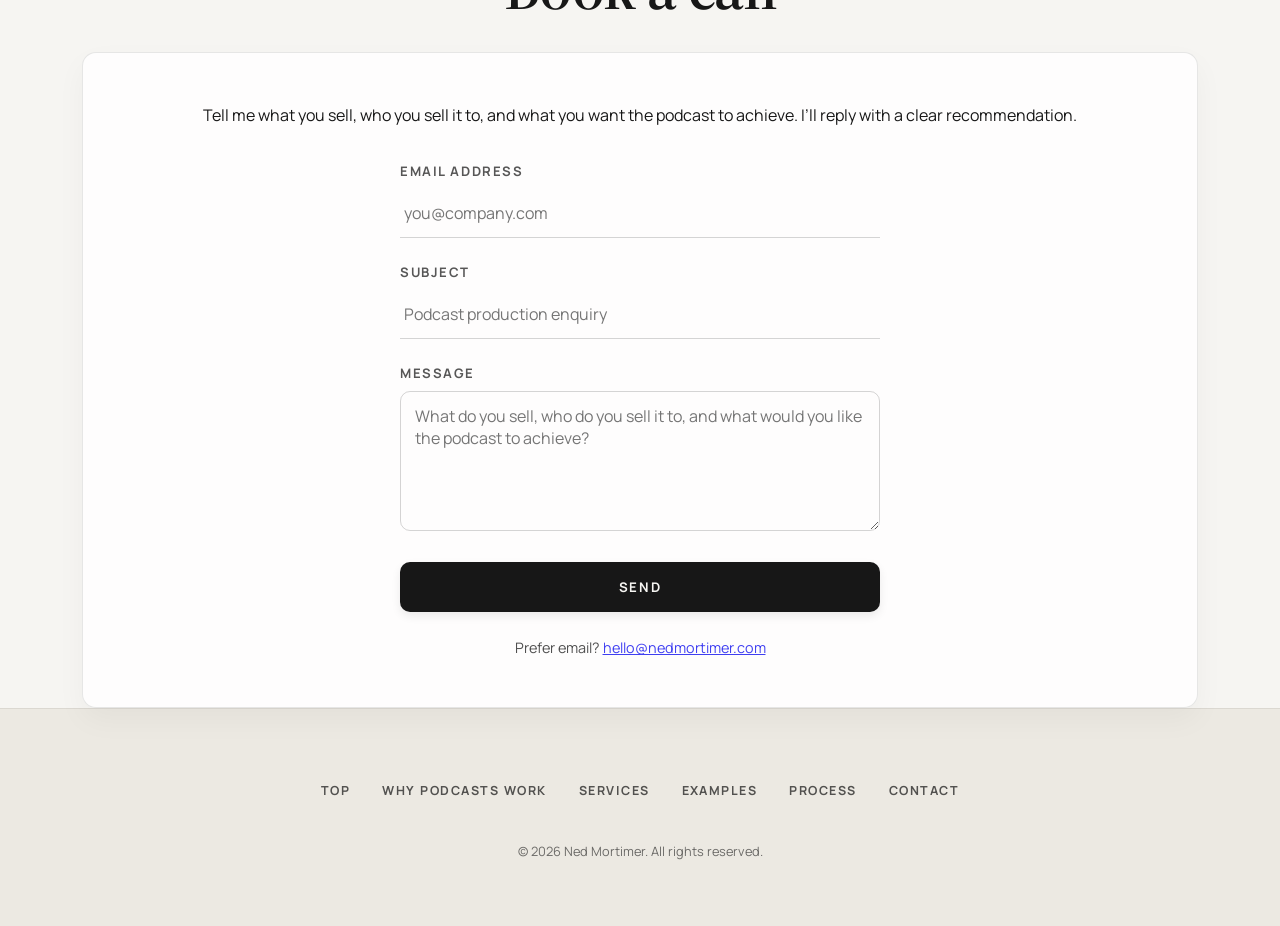
==== commit 7f6307cd: "Update index.html" ====
--- a/index.html
+++ b/index.html
@@ -152,7 +152,7 @@
       max-width: 760px;
       margin: 0 auto;
       font-family: var(--font-sans);
-      font-size: 1.1rem;
+      font-size: 1.25rem;
       line-height: 1.85;
       color: var(--color-text-soft);
     }
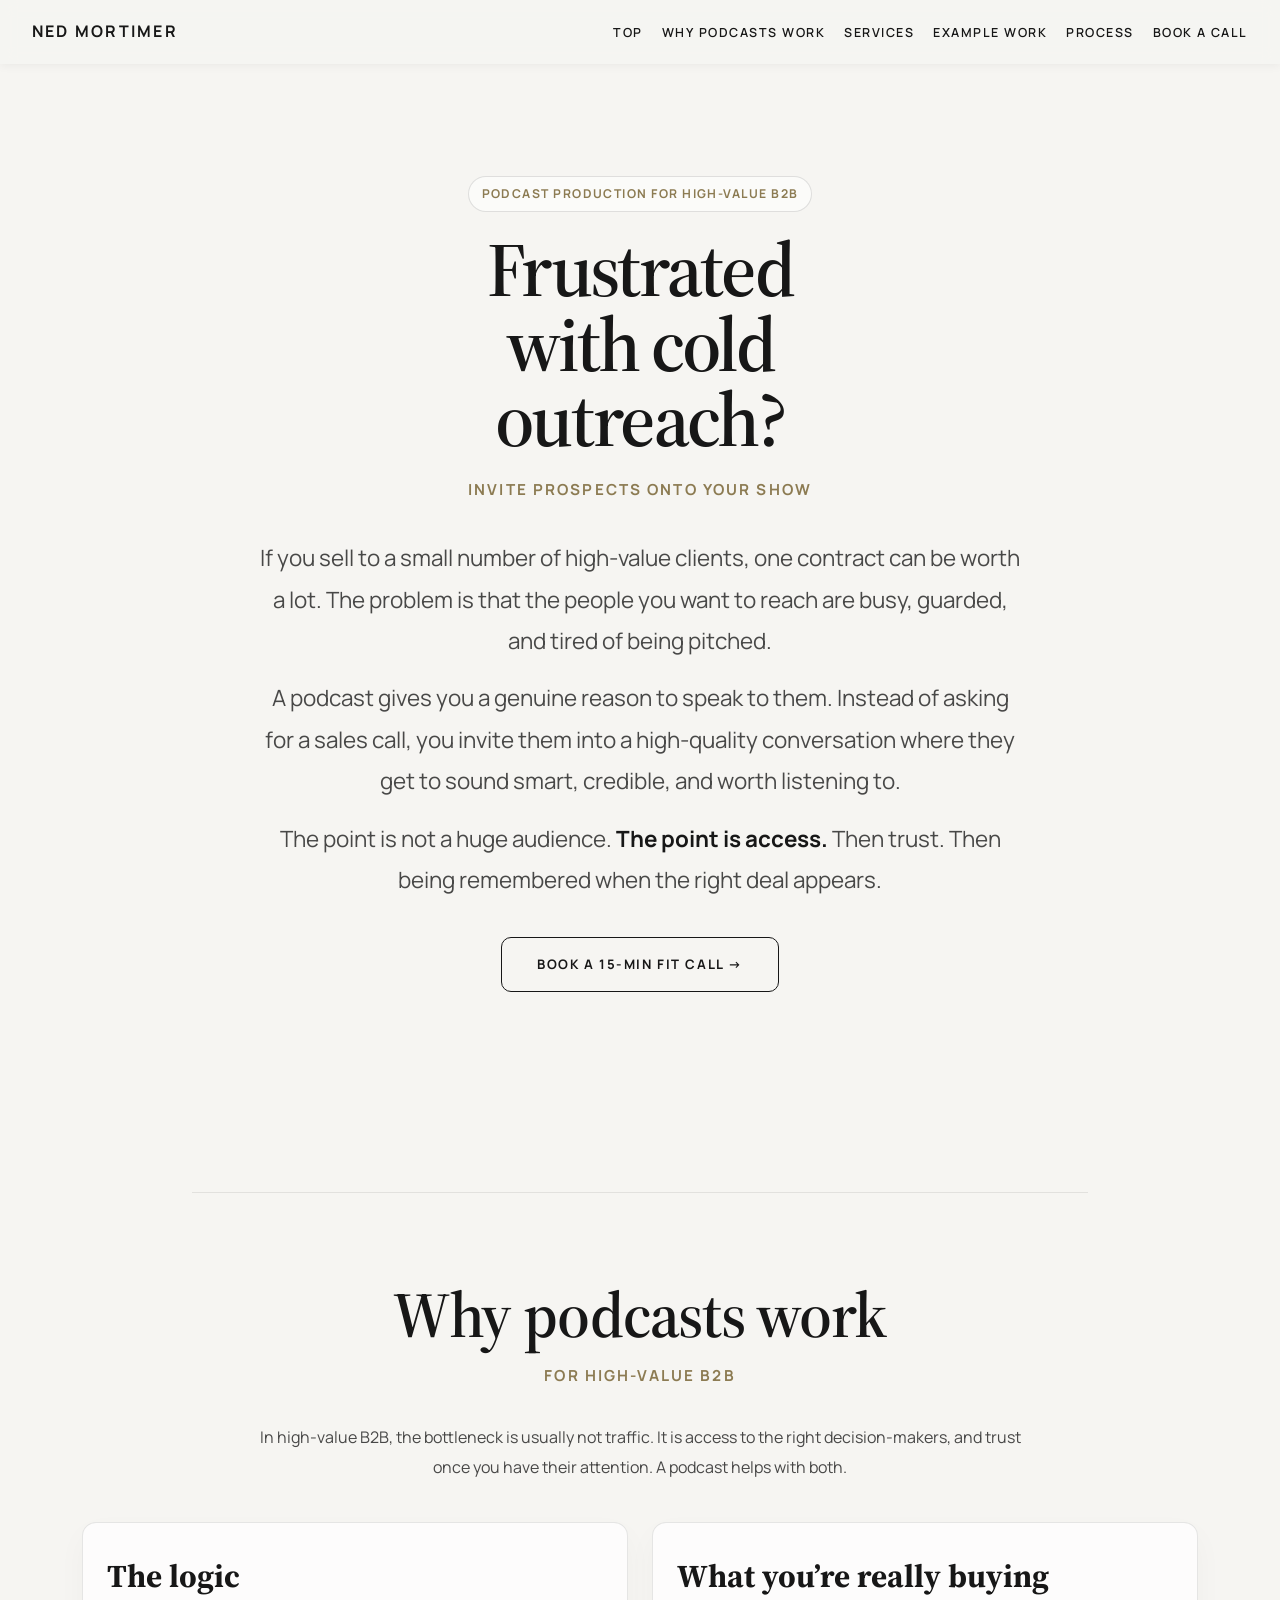
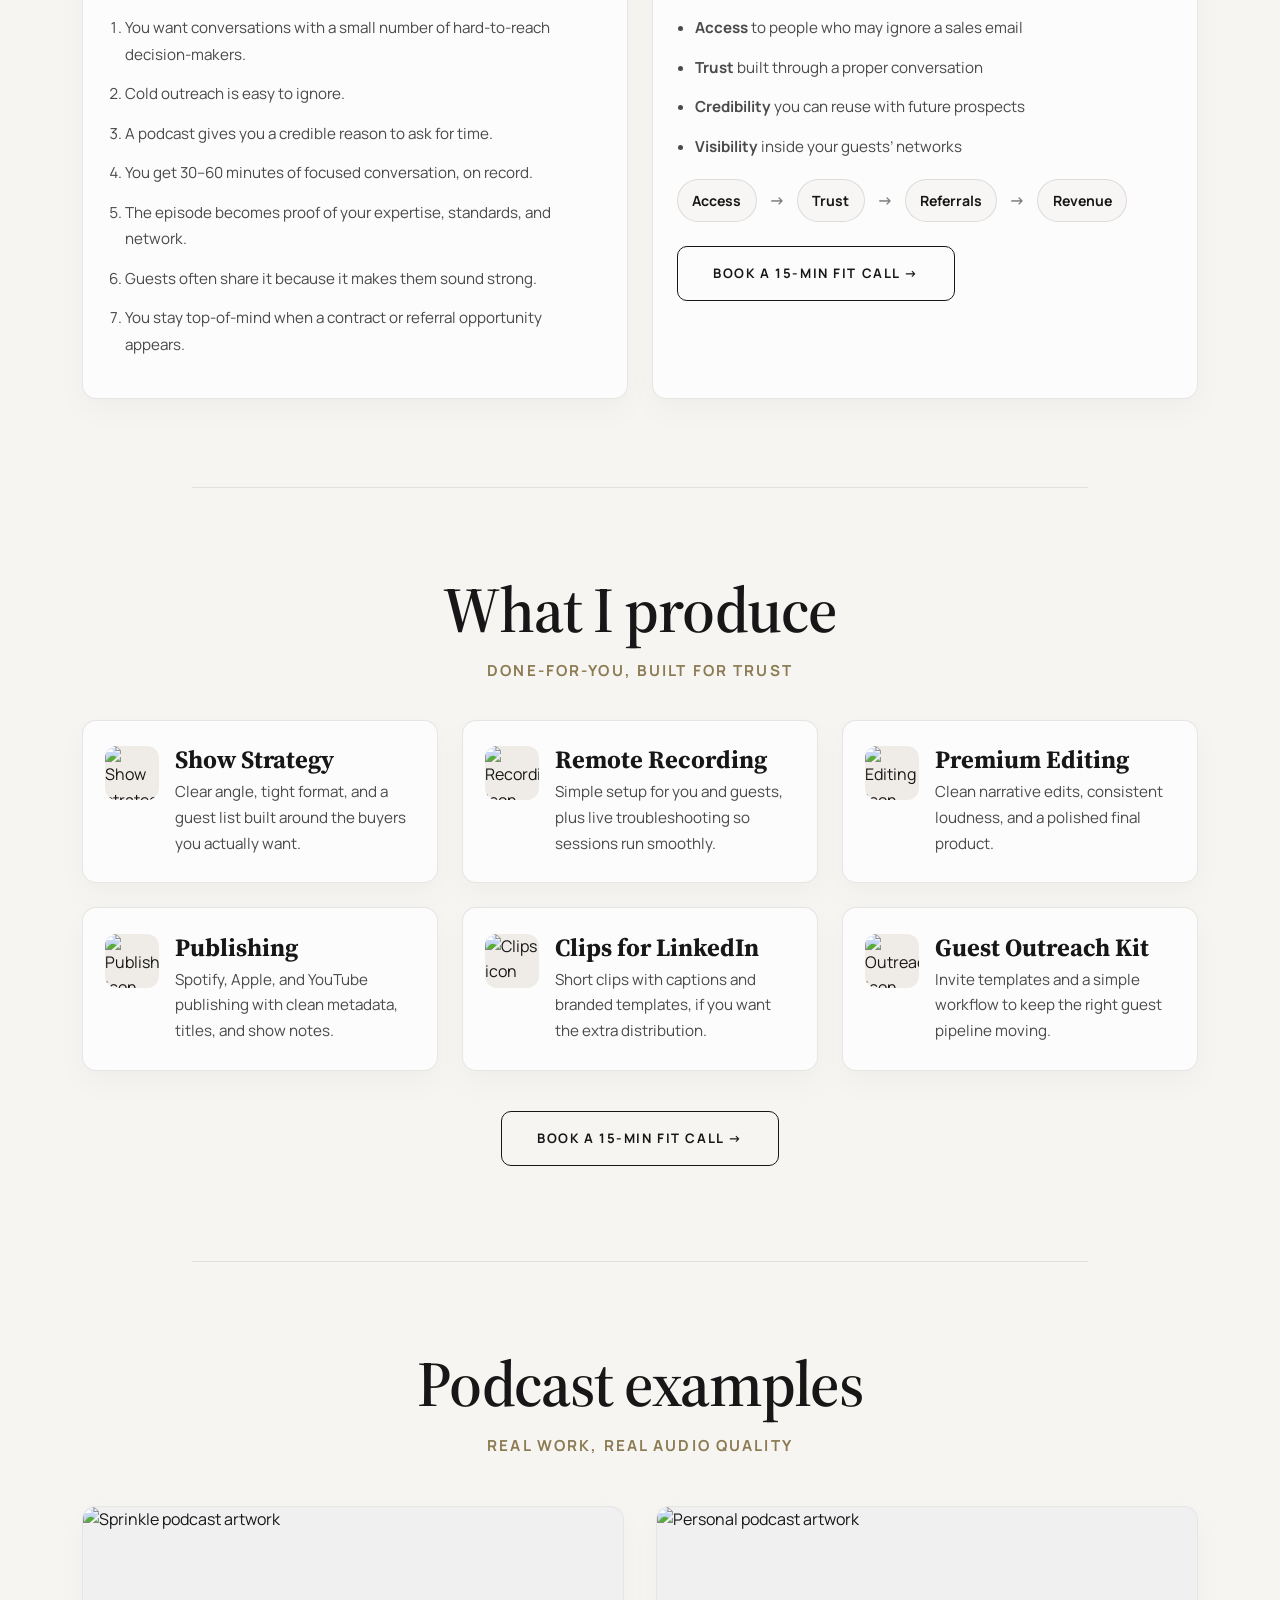
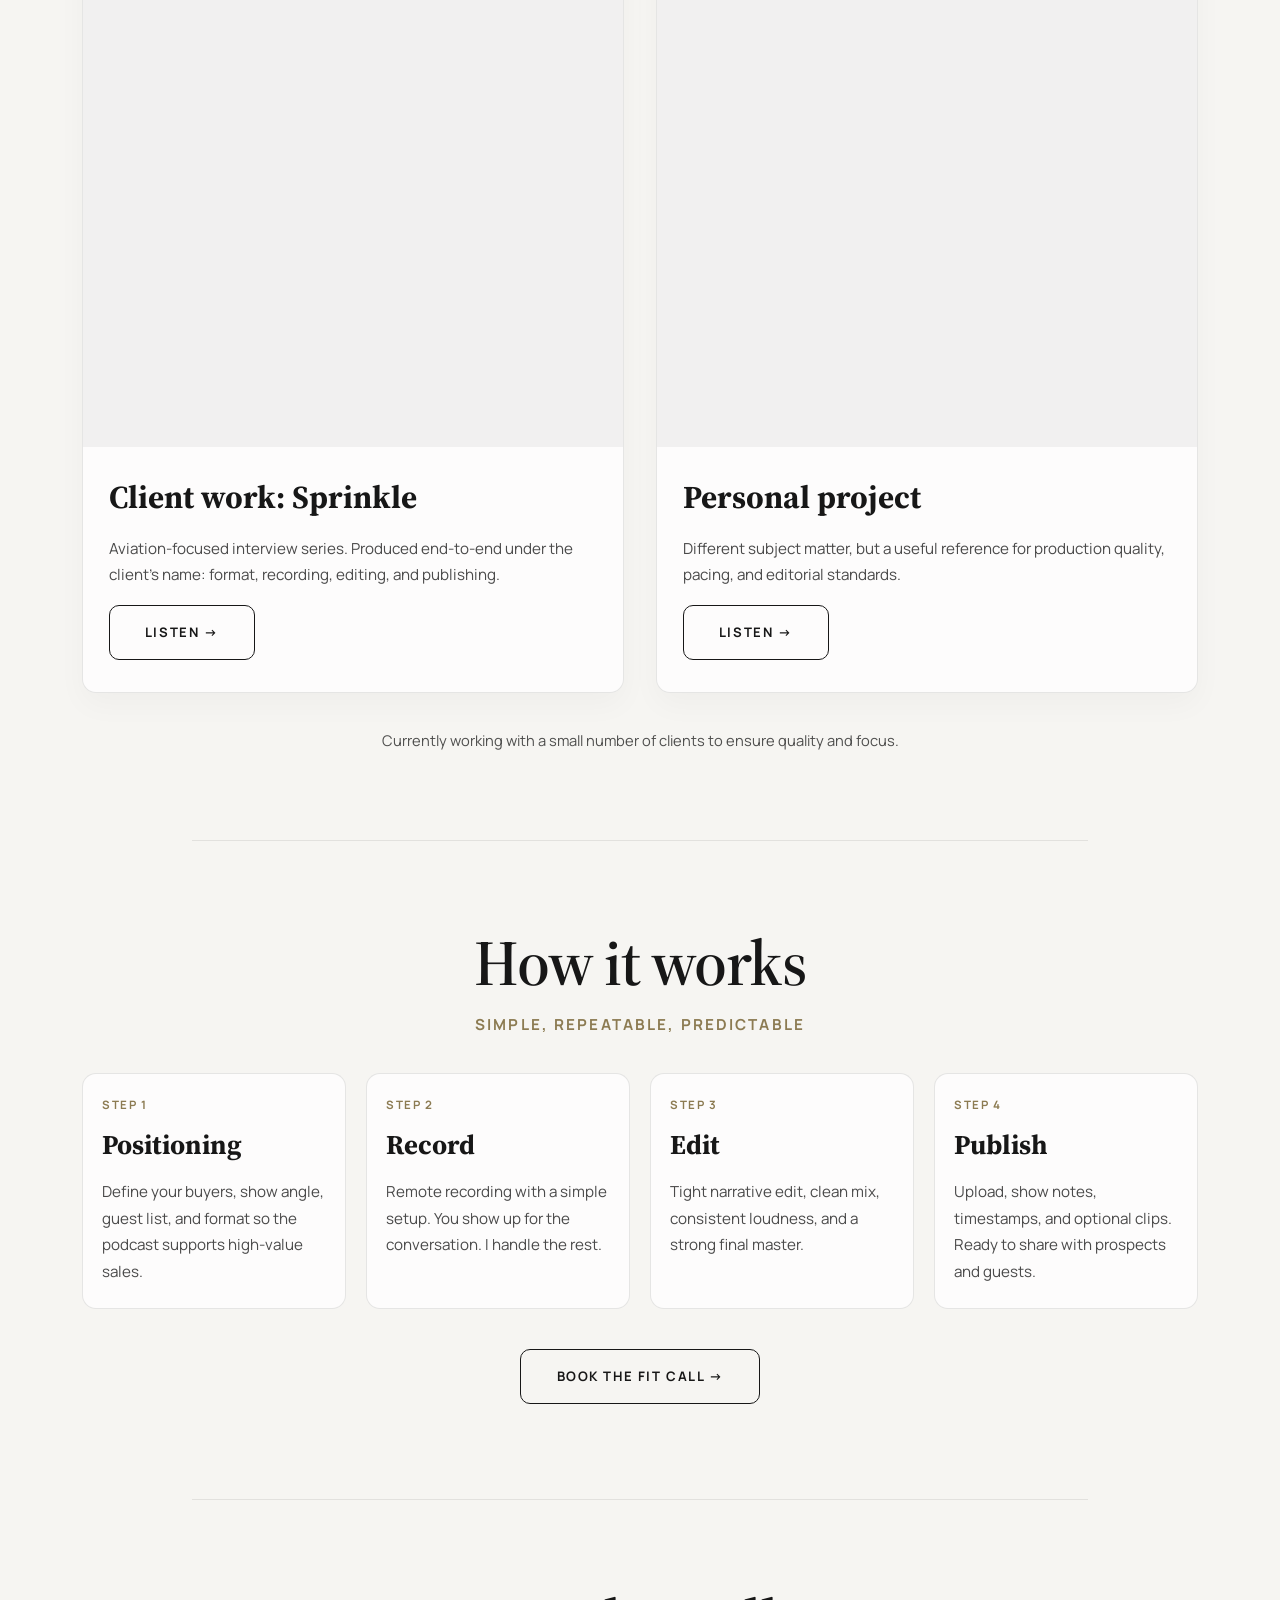
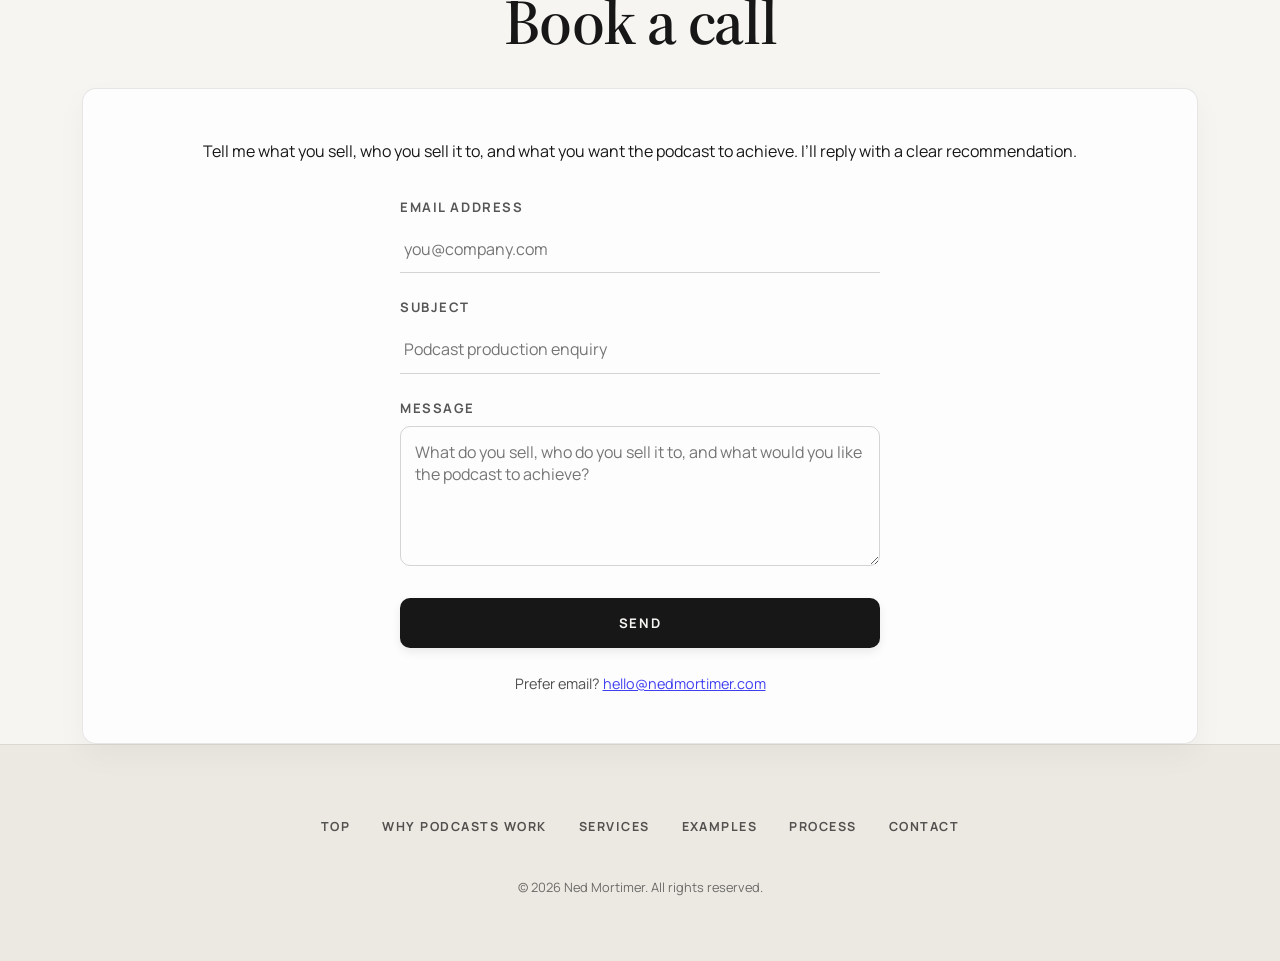
==== commit 956dafc6: "Update index.html" ====
--- a/index.html
+++ b/index.html
@@ -152,7 +152,7 @@
       max-width: 760px;
       margin: 0 auto;
       font-family: var(--font-sans);
-      font-size: 1.25rem;
+      font-size: 1.4rem;
       line-height: 1.85;
       color: var(--color-text-soft);
     }
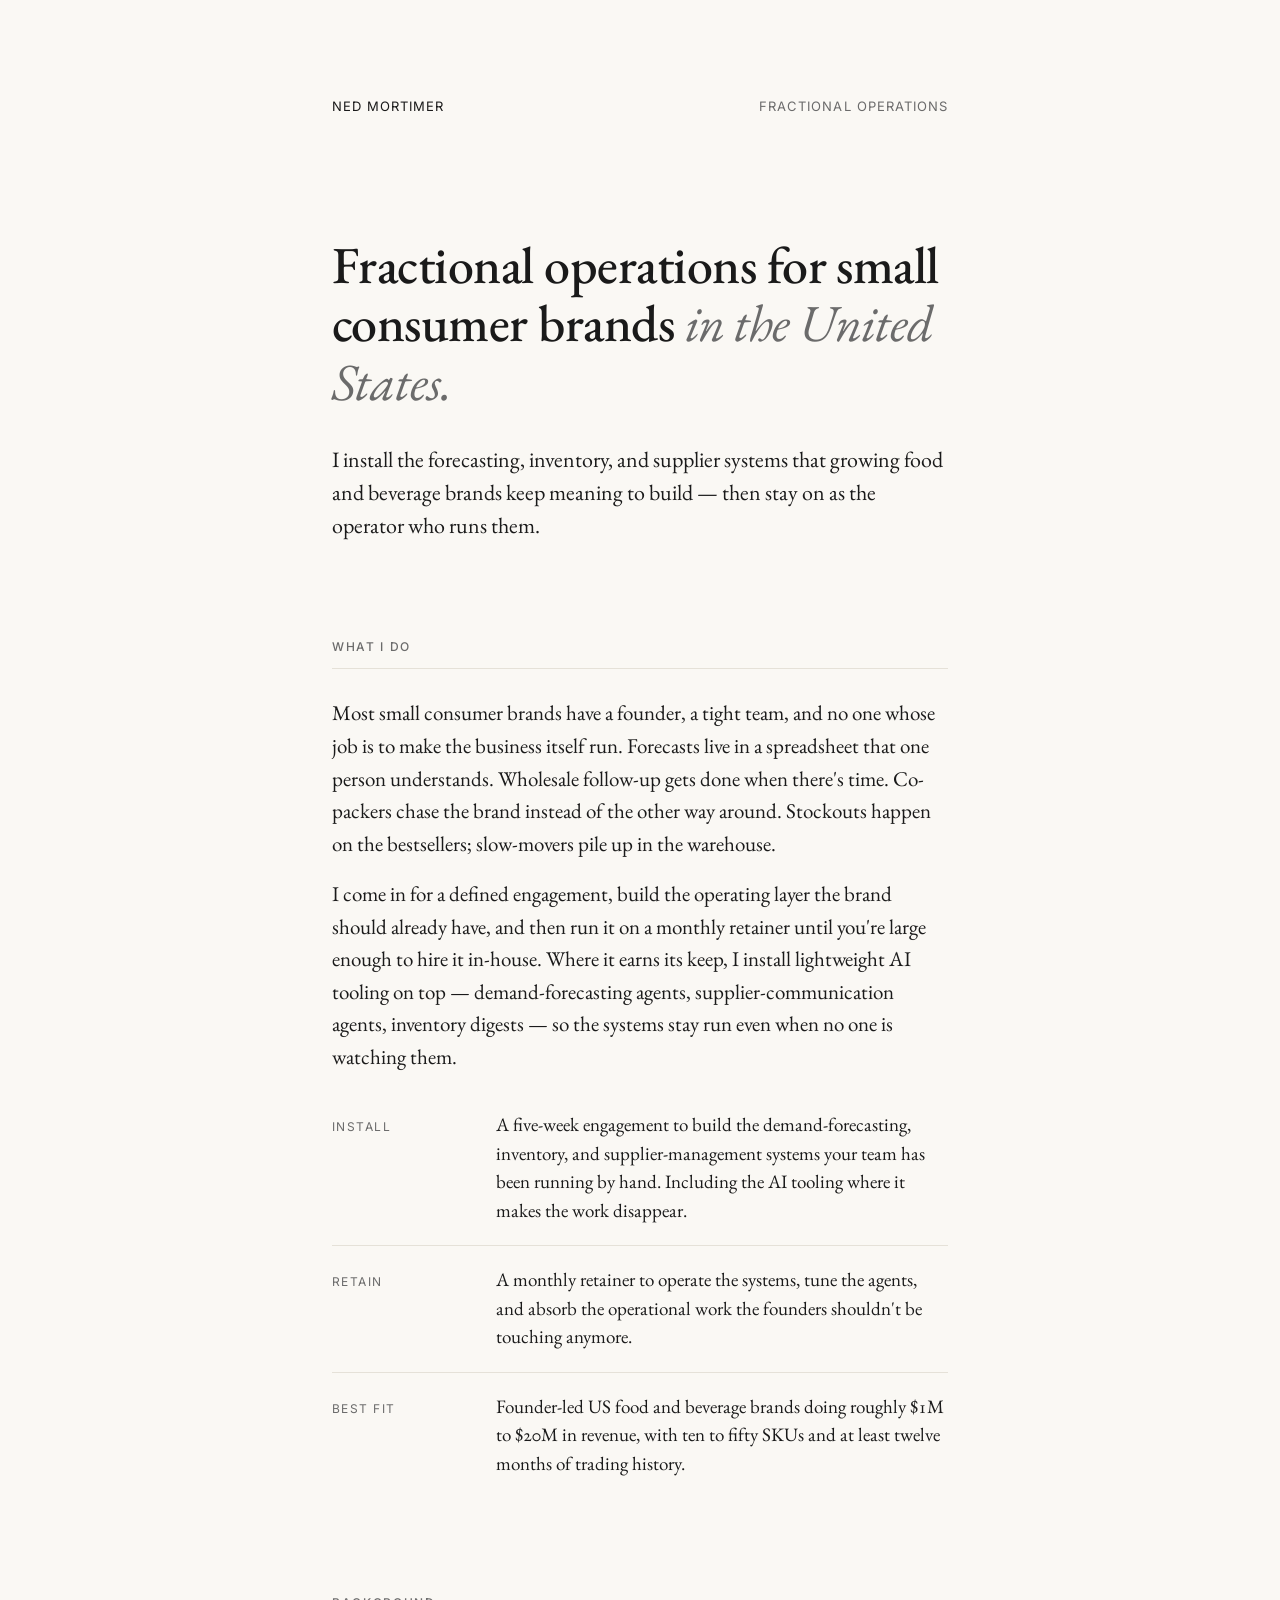
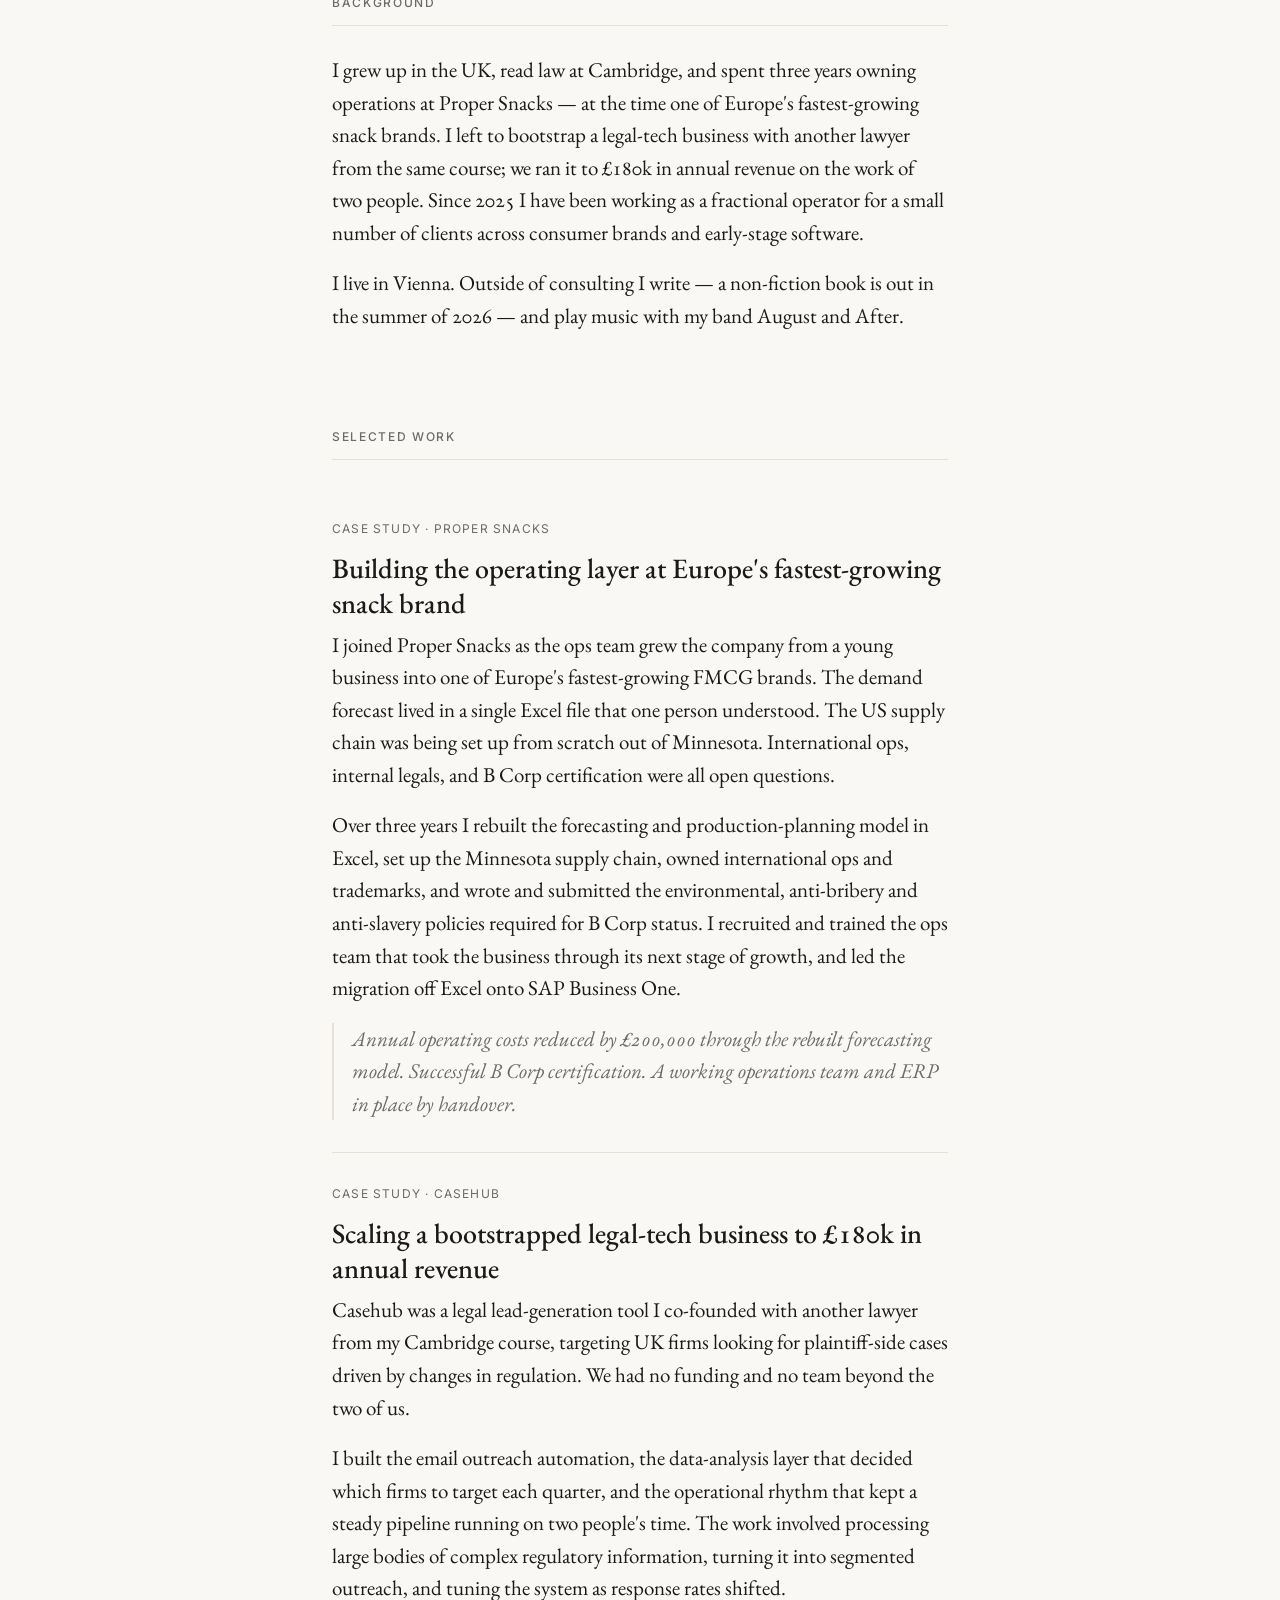
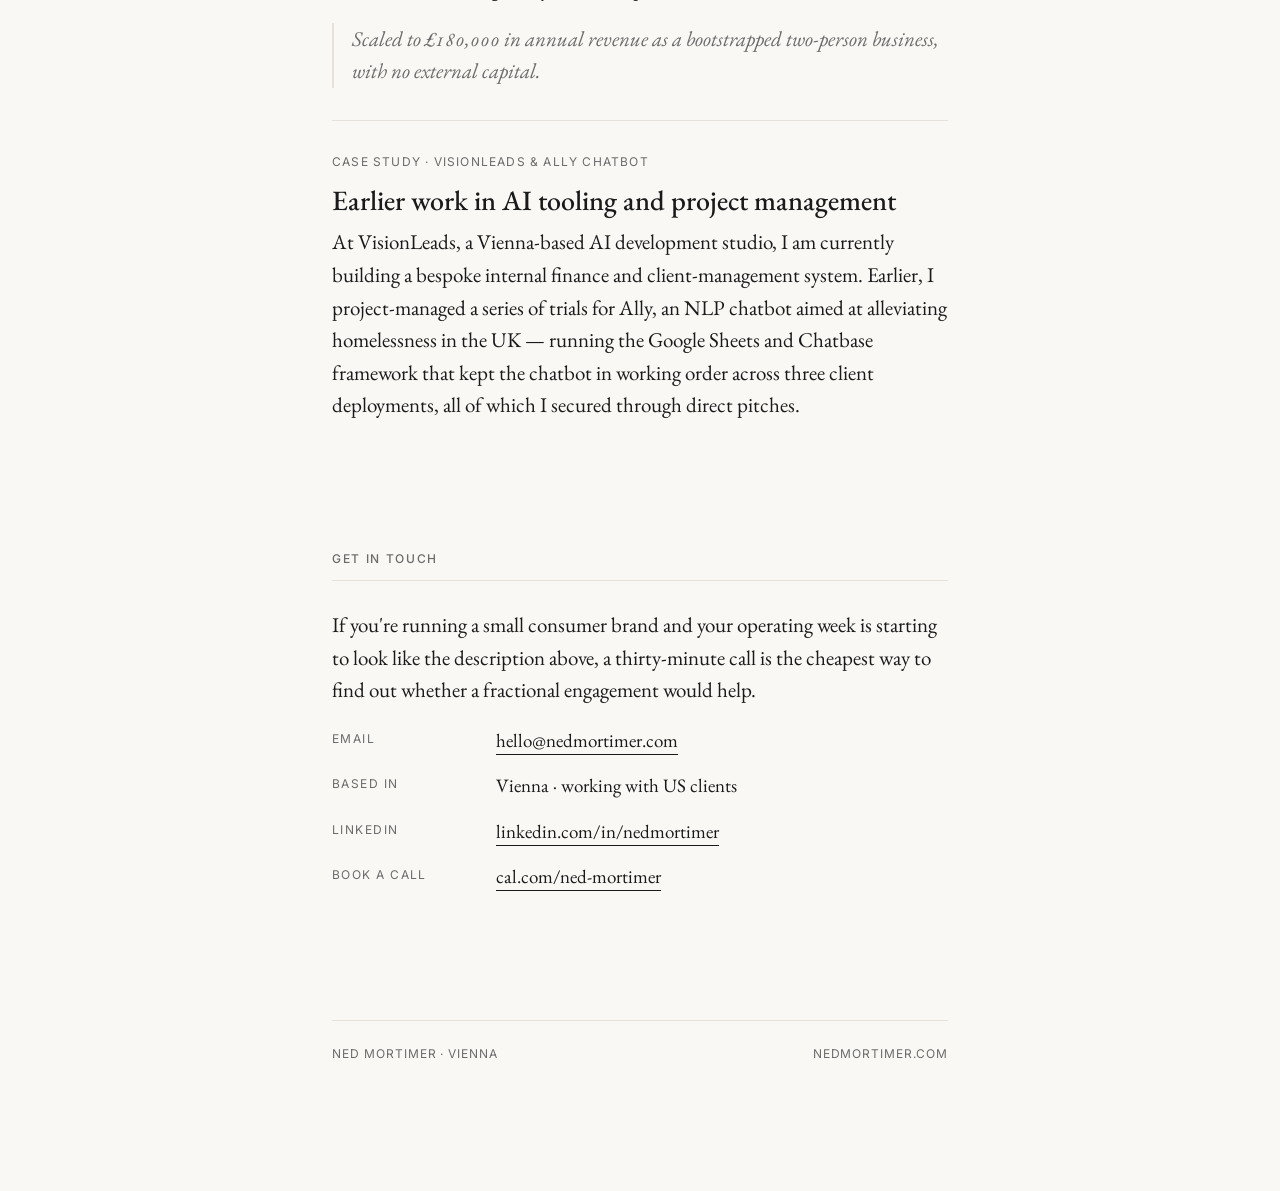
==== commit cea5a153: "Replace site with CPG fractional ops positioning New single-page editorial site for the US small con" ====
--- a/index.html
+++ b/index.html
@@ -1,978 +1,295 @@
-<!DOCTYPE html>
+<!doctype html>
 <html lang="en">
 <head>
-  <meta charset="UTF-8" />
-  <meta name="viewport" content="width=device-width, initial-scale=1.0" />
-  <title>Ned Mortimer — Podcast Production for High-Value B2B</title>
-  <meta name="description" content="Founder-led interview podcasts for B2B firms with high-value clients. Quality over audience size. End-to-end podcast production." />
-
-  <style>
-    @import url('https://fonts.googleapis.com/css2?family=Manrope:wght@400;500;600;700;800&family=Source+Serif+4:wght@400;500;600;700&display=swap');
-
-    :root {
-      --font-serif: 'Source Serif 4', serif;
-      --font-sans: 'Manrope', sans-serif;
-      --color-light: #171717;
-      --color-dark: #F6F5F2;
-      --color-accent: #8C7B52;
-      --color-card: rgba(255, 255, 255, 0.72);
-      --color-border: rgba(23, 23, 23, 0.1);
-      --color-text-soft: rgba(23, 23, 23, 0.78);
-    }
-
-    * {
-      margin: 0;
-      padding: 0;
-      box-sizing: border-box;
-      scroll-behavior: smooth;
-    }
-
-    body {
-      font-family: var(--font-sans);
-      background-color: var(--color-dark);
-      color: var(--color-light);
-      line-height: 1.6;
-      overflow-x: hidden;
-      -webkit-font-smoothing: antialiased;
-      text-rendering: optimizeLegibility;
-    }
-
-    .container {
-      max-width: 1180px;
-      margin: 0 auto;
-      padding: 0 2rem;
-    }
-
-    /* --- Header & Navigation --- */
-    header {
-      position: fixed;
-      top: 0;
-      left: 0;
-      width: 100%;
-      z-index: 1000;
-      padding: 1.2rem 2rem;
-      display: flex;
-      justify-content: space-between;
-      align-items: center;
-      background: rgba(246, 245, 242, 0.9);
-      backdrop-filter: blur(8px);
-      transition: background 0.3s ease;
-      box-shadow: 0 1px 10px rgba(0, 0, 0, 0.06);
-    }
-
-    .logo {
-      font-family: var(--font-sans);
-      font-size: 1rem;
-      text-transform: uppercase;
-      letter-spacing: 0.14em;
-      font-weight: 700;
-      color: var(--color-light);
-      white-space: nowrap;
-    }
-
-    nav a {
-      color: var(--color-light);
-      text-decoration: none;
-      margin-left: 1rem;
-      font-family: var(--font-sans);
-      font-size: 0.78rem;
-      font-weight: 600;
-      text-transform: uppercase;
-      letter-spacing: 0.12em;
-      transition: color 0.3s ease;
-    }
-
-    nav a:hover {
-      color: var(--color-accent);
-    }
-
-    /* --- Sections --- */
-    section {
-      padding: 8rem 0;
-    }
-
-    #hero {
-      padding-top: 11rem;
-      padding-bottom: 7rem;
-      text-align: center;
-    }
-
-    .section-title {
-      font-family: var(--font-serif);
-      font-size: clamp(2.4rem, 5vw, 4.2rem);
-      font-weight: 600;
-      line-height: 1.05;
-      text-align: center;
-      letter-spacing: -0.02em;
-      margin-bottom: 1rem;
-    }
-
-    .section-subtitle {
-      font-family: var(--font-sans);
-      font-size: 0.95rem;
-      font-weight: 700;
-      text-align: center;
-      margin-bottom: 2.2rem;
-      color: var(--color-accent);
-      text-transform: uppercase;
-      letter-spacing: 0.14em;
-    }
-
-    .hero-wrap {
-      max-width: 900px;
-      margin: 0 auto;
-    }
-
-    .hero-eyebrow {
-      display: inline-block;
-      margin-bottom: 1.25rem;
-      padding: 0.45rem 0.8rem;
-      border: 1px solid rgba(23, 23, 23, 0.12);
-      border-radius: 999px;
-      font-family: var(--font-sans);
-      font-size: 0.76rem;
-      font-weight: 700;
-      letter-spacing: 0.12em;
-      text-transform: uppercase;
-      color: var(--color-accent);
-      background: rgba(255, 255, 255, 0.55);
-    }
-
-    .hero-main {
-      font-family: var(--font-serif);
-      font-size: clamp(2.8rem, 6vw, 5.6rem);
-      font-weight: 600;
-      line-height: 0.98;
-      letter-spacing: -0.035em;
-      max-width: 11ch;
-      margin: 0 auto 1.25rem;
-    }
-
-    .hero-copy {
-      max-width: 760px;
-      margin: 0 auto;
-      font-family: var(--font-sans);
-      font-size: 1.4rem;
-      line-height: 1.85;
-      color: var(--color-text-soft);
-    }
-
-    .hero-copy p {
-      margin-bottom: 1rem;
-    }
-
-    .hero-copy strong {
-      color: var(--color-light);
-      font-weight: 700;
-    }
-
-    .hero-cta {
-      margin-top: 2.25rem;
-      display: flex;
-      justify-content: center;
-      gap: 0.9rem;
-      flex-wrap: wrap;
-    }
-
-    /* --- Services --- */
-    .services-grid {
-      display: grid;
-      grid-template-columns: repeat(3, minmax(0, 1fr));
-      gap: 1.5rem;
-      margin-top: 2.25rem;
-    }
-
-    .service-card {
-      border: 1px solid var(--color-border);
-      background: var(--color-card);
-      border-radius: 14px;
-      padding: 1.6rem 1.4rem;
-      box-shadow: 0 12px 30px rgba(0, 0, 0, 0.03);
-      display: flex;
-      gap: 1rem;
-      align-items: flex-start;
-    }
-
-    .service-icon {
-      width: 54px;
-      height: 54px;
-      flex: 0 0 54px;
-      border-radius: 12px;
-      background: rgba(140, 123, 82, 0.12);
-      display: flex;
-      align-items: center;
-      justify-content: center;
-      overflow: hidden;
-    }
-
-    .service-icon img {
-      width: 100%;
-      height: 100%;
-      object-fit: contain;
-      display: block;
-    }
-
-    .service-text h3 {
-      font-family: var(--font-serif);
-      font-size: 1.55rem;
-      margin-bottom: 0.35rem;
-      line-height: 1.1;
-    }
-
-    .service-text p {
-      font-family: var(--font-sans);
-      font-size: 0.95rem;
-      line-height: 1.7;
-      color: var(--color-text-soft);
-      margin: 0;
-    }
-
-    .services-cta {
-      text-align: center;
-      margin-top: 2.5rem;
-    }
-
-    /* --- Podcast ROI section --- */
-    #roi .roi-sub {
-      max-width: 78ch;
-      margin: 0 auto 2.5rem;
-      text-align: center;
-      font-family: var(--font-sans);
-      font-size: 1rem;
-      line-height: 1.85;
-      color: var(--color-text-soft);
-    }
-
-    .roi-grid {
-      display: grid;
-      grid-template-columns: repeat(2, minmax(0, 1fr));
-      gap: 1.5rem;
-      margin-top: 2rem;
-    }
-
-    .roi-card {
-      border: 1px solid var(--color-border);
-      background: var(--color-card);
-      border-radius: 14px;
-      padding: 1.7rem 1.5rem;
-      box-shadow: 0 12px 30px rgba(0, 0, 0, 0.03);
-    }
-
-    .roi-card h3 {
-      font-family: var(--font-serif);
-      font-size: 2rem;
-      margin-bottom: 0.85rem;
-    }
-
-    .roi-flow {
-      padding-left: 1.15rem;
-      margin: 0;
-    }
-
-    .roi-flow li,
-    .roi-points li {
-      margin: 0.8rem 0;
-      font-family: var(--font-sans);
-      font-size: 0.95rem;
-      line-height: 1.75;
-      color: var(--color-text-soft);
-    }
-
-    .roi-points {
-      padding-left: 1.1rem;
-      margin: 0 0 1.2rem;
-    }
-
-    .roi-micro {
-      display: flex;
-      flex-wrap: wrap;
-      align-items: center;
-      gap: 0.75rem;
-      margin-top: 0.6rem;
-    }
-
-    .roi-pill {
-      display: inline-block;
-      padding: 0.58rem 0.9rem;
-      border-radius: 999px;
-      border: 1px solid rgba(23, 23, 23, 0.12);
-      font-family: var(--font-sans);
-      font-weight: 700;
-      font-size: 0.88rem;
-      background: rgba(246, 245, 242, 0.75);
-    }
-
-    .roi-arrow {
-      opacity: 0.55;
-      font-weight: 700;
-      font-family: var(--font-sans);
-    }
-
-    /* --- Selected Work --- */
-    .work-grid {
-      display: grid;
-      grid-template-columns: repeat(2, minmax(0, 1fr));
-      gap: 2rem;
-      margin-top: 3rem;
-    }
-
-    .work-item {
-      border: 1px solid var(--color-border);
-      background: var(--color-card);
-      border-radius: 14px;
-      overflow: hidden;
-      box-shadow: 0 12px 30px rgba(0, 0, 0, 0.03);
-    }
-
-    .work-image {
-      width: 100%;
-      aspect-ratio: 1 / 1;
-      background: rgba(23, 23, 23, 0.05);
-      overflow: hidden;
-    }
-
-    .work-image img {
-      width: 100%;
-      height: 100%;
-      object-fit: cover;
-      display: block;
-    }
-
-    .work-content {
-      padding: 1.6rem 1.6rem 2rem;
-    }
-
-    .work-content h3 {
-      font-family: var(--font-serif);
-      font-size: 2rem;
-      margin-bottom: 0.75rem;
-    }
-
-    /* --- Process Section --- */
-    .process-grid {
-      display: grid;
-      grid-template-columns: repeat(4, minmax(0, 1fr));
-      gap: 1.25rem;
-      margin-top: 2.25rem;
-    }
-
-    .process-step {
-      border: 1px solid var(--color-border);
-      background: var(--color-card);
-      border-radius: 14px;
-      padding: 1.4rem 1.2rem;
-    }
-
-    .process-step .kicker {
-      font-family: var(--font-sans);
-      text-transform: uppercase;
-      letter-spacing: 0.14em;
-      font-size: 0.72rem;
-      font-weight: 700;
-      color: var(--color-accent);
-      margin-bottom: 0.55rem;
-    }
-
-    .process-step h3 {
-      font-family: var(--font-serif);
-      font-size: 1.7rem;
-      margin-bottom: 0.75rem;
-    }
-
-    .process-step p {
-      font-family: var(--font-sans);
-      font-size: 0.95rem;
-      line-height: 1.75;
-      color: var(--color-text-soft);
-    }
-
-    /* --- About / Human section --- */
-    #about .bio-flex {
-      display: flex;
-      gap: 4rem;
-      align-items: center;
-    }
-
-    #about .bio-flex-img {
-      flex: 1;
-    }
-
-    #about .bio-flex-img img {
-      width: 100%;
-      height: auto;
-      border-radius: 14px;
-      display: block;
-    }
-
-    #about .bio-flex-text {
-      flex: 2;
-    }
-
-    #about .bio-flex-text h3 {
-      font-family: var(--font-serif);
-      font-size: 3rem;
-      line-height: 1.05;
-      margin-bottom: 1rem;
-    }
-
-    #about .bio-flex-text p {
-      font-family: var(--font-sans);
-      font-size: 1rem;
-      line-height: 1.85;
-      margin-bottom: 1rem;
-      color: var(--color-text-soft);
-    }
-
-    /* --- Contact Form Section --- */
-    #contact {
-      background-color: var(--color-dark);
-    }
-
-    .contact-form {
-      margin-top: 2rem;
-      text-align: center;
-      padding: 3rem 0;
-      background-color: rgba(255,255,255,0.82);
-      border-radius: 14px;
-      box-shadow: 0 12px 30px rgba(0, 0, 0, 0.04);
-      border: 1px solid var(--color-border);
-    }
-
-    .contact-form form {
-      display: flex;
-      flex-direction: column;
-      gap: 1.5rem;
-      max-width: 520px;
-      margin: 0 auto;
-      padding: 0 1.25rem;
-    }
-
-    .contact-form label {
-      display: block;
-      font-family: var(--font-sans);
-      font-size: 0.82rem;
-      font-weight: 700;
-      color: var(--color-light);
-      text-align: left;
-      opacity: 0.72;
-      text-transform: uppercase;
-      letter-spacing: 0.12em;
-      margin-bottom: 0.45rem;
-    }
-
-    .contact-form input,
-    .contact-form textarea,
-    .contact-form select {
-      background: none;
-      border: none;
-      border-bottom: 1px solid rgba(23, 23, 23, 0.18);
-      color: var(--color-light);
-      padding: 0.8rem 0.25rem;
-      font-family: var(--font-sans);
-      font-size: 1rem;
-      width: 100%;
-      transition: border-color 0.3s;
-      resize: vertical;
-    }
-
-    .contact-form textarea {
-      border: 1px solid rgba(23, 23, 23, 0.18);
-      padding: 0.85rem;
-      min-height: 140px;
-      border-radius: 10px;
-    }
-
-    .contact-form select {
-      border: 1px solid rgba(23, 23, 23, 0.18);
-      padding: 0.75rem;
-      appearance: none;
-      background-color: var(--color-dark);
-      color: var(--color-light);
-      border-radius: 10px;
-    }
-
-    .contact-form input:focus,
-    .contact-form textarea:focus,
-    .contact-form select:focus {
-      outline: none;
-      border-color: var(--color-accent);
-    }
-
-    .contact-form button {
-      background: var(--color-light);
-      color: var(--color-dark);
-      border: none;
-      padding: 1rem 2rem;
-      font-family: var(--font-sans);
-      font-weight: 700;
-      text-transform: uppercase;
-      letter-spacing: 0.12em;
-      font-size: 0.83rem;
-      cursor: pointer;
-      transition: background-color 0.3s;
-      border-radius: 10px;
-      box-shadow: 0 4px 10px rgba(0, 0, 0, 0.08);
-    }
-
-    .contact-form button:hover {
-      background-color: var(--color-accent);
-      color: #fff;
-    }
-
-    /* --- Buttons --- */
-    .button {
-      position: relative;
-      display: inline-block;
-      padding: 1rem 2.2rem;
-      border: 1px solid var(--color-light);
-      color: var(--color-light);
-      text-decoration: none;
-      font-family: var(--font-sans);
-      font-weight: 700;
-      text-transform: uppercase;
-      letter-spacing: 0.12em;
-      font-size: 0.82rem;
-      overflow: hidden;
-      transition: background-color 0.3s, color 0.3s, border-color 0.3s, transform 0.2s;
-      border-radius: 10px;
-      background-color: transparent;
-      cursor: pointer;
-    }
-
-    .button:hover {
-      background-color: var(--color-light);
-      color: var(--color-dark);
-      border-color: var(--color-light);
-      transform: translateY(-1px);
-    }
-
-    /* --- Footer --- */
-    footer {
-      padding: 4rem 0;
-      text-align: center;
-      background-color: #ece9e2;
-      border-top: 1px solid rgba(23, 23, 23, 0.08);
-    }
-
-    .footer-links {
-      display: flex;
-      justify-content: center;
-      flex-wrap: wrap;
-      margin-bottom: 2rem;
-    }
-
-    .footer-links a {
-      font-family: var(--font-sans);
-      font-size: 0.78rem;
-      font-weight: 700;
-      text-transform: uppercase;
-      letter-spacing: 0.12em;
-      color: var(--color-light);
-      text-decoration: none;
-      margin: 0.5rem 1rem;
-      opacity: 0.72;
-      transition: opacity 0.3s;
-    }
-
-    .footer-links a:hover {
-      opacity: 1;
-      color: var(--color-accent);
-    }
-
-    footer p {
-      font-family: var(--font-sans);
-      font-size: 0.8rem;
-      opacity: 0.6;
-      color: var(--color-light);
-    }
-
-    hr {
-      border: none;
-      height: 1px;
-      background: rgba(23, 23, 23, 0.09);
-      margin: 5.5rem auto;
-      width: 70%;
-    }
-
-    /* Responsive */
-    @media (max-width: 1024px) {
-      .services-grid { grid-template-columns: repeat(2, minmax(0, 1fr)); }
-      .process-grid { grid-template-columns: repeat(2, minmax(0, 1fr)); }
-      .roi-grid { grid-template-columns: 1fr; }
-      #about .bio-flex {
-        flex-direction: column-reverse;
-        gap: 2rem;
-        align-items: flex-start;
-      }
-      #about .bio-flex-text { flex: 1; }
-      .work-grid { grid-template-columns: 1fr; }
-    }
-
-    @media (max-width: 768px) {
-      .section-title { font-size: 2.4rem; }
-      .hero-main { font-size: clamp(2.2rem, 10vw, 3.4rem); }
-      .hero-copy { font-size: 1rem; line-height: 1.8; }
-      header { padding: 1rem 1.25rem; }
-      nav { display: none; }
-      .services-grid { grid-template-columns: 1fr; }
-      .process-grid { grid-template-columns: 1fr; }
-      .footer-links a { margin: 0.5rem 0.7rem; }
-      .container { padding: 0 1.25rem; }
-      section { padding: 6rem 0; }
-      #hero { padding-top: 9rem; }
-      #about .bio-flex-text h3 { font-size: 2.3rem; }
-    }
-  </style>
+<meta charset="utf-8">
+<meta name="viewport" content="width=device-width, initial-scale=1">
+<title>Ned Mortimer — Fractional Ops for Small Consumer Brands</title>
+<meta name="description" content="Fractional operations for emerging US food and beverage brands. Forecasting, inventory, and supplier systems — installed in five weeks and run on retainer. Previously ran ops at Proper Snacks.">
+<link rel="preconnect" href="https://fonts.googleapis.com">
+<link rel="preconnect" href="https://fonts.gstatic.com" crossorigin>
+<link href="https://fonts.googleapis.com/css2?family=EB+Garamond:ital,wght@0,400;0,500;1,400&family=Inter:wght@400;500&display=swap" rel="stylesheet">
+<style>
+  :root {
+    --ink: #1a1a1a;
+    --muted: #6b6b6b;
+    --rule: #e5e1d8;
+    --paper: #faf8f4;
+    --accent: #1a1a1a;
+    --serif: "EB Garamond", Georgia, "Times New Roman", serif;
+    --sans: "Inter", -apple-system, BlinkMacSystemFont, "Segoe UI", sans-serif;
+  }
+
+  * { box-sizing: border-box; }
+  html { -webkit-text-size-adjust: 100%; }
+  body {
+    margin: 0;
+    background: var(--paper);
+    color: var(--ink);
+    font-family: var(--serif);
+    font-size: 21px;
+    line-height: 1.55;
+    font-feature-settings: "kern", "liga", "onum";
+    -webkit-font-smoothing: antialiased;
+  }
+
+  .wrap {
+    max-width: 680px;
+    margin: 0 auto;
+    padding: 96px 32px 128px;
+  }
+
+  header.masthead {
+    display: flex;
+    justify-content: space-between;
+    align-items: baseline;
+    margin-bottom: 120px;
+    font-family: var(--sans);
+    font-size: 13px;
+    letter-spacing: 0.08em;
+    text-transform: uppercase;
+    color: var(--muted);
+  }
+  header.masthead .name { color: var(--ink); }
+
+  h1 {
+    font-family: var(--serif);
+    font-weight: 500;
+    font-size: 52px;
+    line-height: 1.12;
+    letter-spacing: -0.01em;
+    margin: 0 0 32px;
+  }
+  h1 em { font-style: italic; color: var(--muted); font-weight: 400; }
+
+  .lede {
+    font-size: 22px;
+    line-height: 1.5;
+    color: var(--ink);
+    margin: 0 0 16px;
+  }
+
+  section { margin-top: 96px; }
+
+  h2 {
+    font-family: var(--sans);
+    font-size: 12px;
+    font-weight: 500;
+    letter-spacing: 0.14em;
+    text-transform: uppercase;
+    color: var(--muted);
+    margin: 0 0 28px;
+    padding-bottom: 12px;
+    border-bottom: 1px solid var(--rule);
+  }
+
+  h3 {
+    font-family: var(--serif);
+    font-weight: 500;
+    font-size: 28px;
+    line-height: 1.25;
+    margin: 0 0 8px;
+  }
+
+  p { margin: 0 0 18px; }
+  p:last-child { margin-bottom: 0; }
+
+  a.inline {
+    color: var(--ink);
+    text-decoration: none;
+    border-bottom: 1px solid var(--rule);
+    padding-bottom: 1px;
+  }
+  a.inline:hover { border-color: var(--ink); }
+
+  ul.offer {
+    list-style: none;
+    padding: 0;
+    margin: 0;
+  }
+  ul.offer li {
+    padding: 20px 0;
+    border-bottom: 1px solid var(--rule);
+    display: grid;
+    grid-template-columns: 140px 1fr;
+    gap: 24px;
+    align-items: baseline;
+  }
+  ul.offer li:last-child { border-bottom: none; }
+  ul.offer .label {
+    font-family: var(--sans);
+    font-size: 12px;
+    letter-spacing: 0.12em;
+    text-transform: uppercase;
+    color: var(--muted);
+  }
+  ul.offer .body { font-size: 19px; line-height: 1.5; }
+
+  .case {
+    padding: 32px 0;
+    border-bottom: 1px solid var(--rule);
+  }
+  .case:last-child { border-bottom: none; }
+  .case .meta {
+    font-family: var(--sans);
+    font-size: 12px;
+    letter-spacing: 0.1em;
+    text-transform: uppercase;
+    color: var(--muted);
+    margin-bottom: 12px;
+  }
+  .case .result {
+    font-style: italic;
+    color: var(--muted);
+    border-left: 2px solid var(--rule);
+    padding-left: 18px;
+    margin-top: 18px;
+  }
+  .placeholder {
+    background: rgba(0,0,0,0.04);
+    padding: 2px 6px;
+    border-radius: 2px;
+    font-family: var(--sans);
+    font-size: 14px;
+    color: var(--muted);
+  }
+
+  .contact a {
+    color: var(--ink);
+    text-decoration: none;
+    border-bottom: 1px solid var(--ink);
+    padding-bottom: 1px;
+  }
+  .contact a:hover { color: var(--muted); border-color: var(--muted); }
+
+  .contact-grid {
+    display: grid;
+    grid-template-columns: 140px 1fr;
+    gap: 16px 24px;
+    font-size: 19px;
+  }
+  .contact-grid dt {
+    font-family: var(--sans);
+    font-size: 12px;
+    letter-spacing: 0.12em;
+    text-transform: uppercase;
+    color: var(--muted);
+    align-self: baseline;
+    padding-top: 4px;
+  }
+  .contact-grid dd { margin: 0; }
+
+  footer {
+    margin-top: 128px;
+    padding-top: 24px;
+    border-top: 1px solid var(--rule);
+    font-family: var(--sans);
+    font-size: 12px;
+    letter-spacing: 0.08em;
+    text-transform: uppercase;
+    color: var(--muted);
+    display: flex;
+    justify-content: space-between;
+  }
+
+  @media (max-width: 600px) {
+    .wrap { padding: 56px 22px 80px; }
+    header.masthead { margin-bottom: 72px; flex-direction: column; gap: 6px; }
+    h1 { font-size: 38px; }
+    .lede { font-size: 20px; }
+    section { margin-top: 72px; }
+    ul.offer li { grid-template-columns: 1fr; gap: 6px; }
+    .contact-grid { grid-template-columns: 1fr; gap: 4px 0; }
+    .contact-grid dt { padding-top: 14px; }
+    .contact-grid dt:first-of-type { padding-top: 0; }
+    footer { flex-direction: column; gap: 8px; }
+  }
+</style>
 </head>
-
 <body>
-  <header>
-    <div class="logo">Ned Mortimer</div>
-    <nav>
-      <a href="#hero">Top</a>
-      <a href="#roi">Why podcasts work</a>
-      <a href="#services">Services</a>
-      <a href="#work">Example Work</a>
-      <a href="#process">Process</a>
-      <a href="#contact">Book a call</a>
-    </nav>
+<div class="wrap">
+
+  <header class="masthead">
+    <span class="name">Ned Mortimer</span>
+    <span>Fractional Operations</span>
   </header>
 
-  <!-- HERO -->
-  <section id="hero" class="container">
-    <div class="hero-wrap">
-      <span class="hero-eyebrow">Podcast production for high-value B2B</span>
-      <h1 class="hero-main">Frustrated with cold outreach?</h1>
-      <p class="section-subtitle">Invite prospects onto your show</p>
-
-      <div class="hero-copy">
-        <p>
-          If you sell to a small number of high-value clients, one contract can be worth a lot.
-          The problem is that the people you want to reach are busy, guarded, and tired of being pitched.
-        </p>
-        <p>
-          A podcast gives you a genuine reason to speak to them. Instead of asking for a sales call,
-          you invite them into a high-quality conversation where they get to sound smart, credible, and worth listening to.
-        </p>
-        <p>
-          The point is not a huge audience. <strong>The point is access.</strong> Then trust. Then being remembered when the right deal appears.
-        </p>
-      </div>
-
-      <div class="hero-cta">
-        <a href="#contact" class="button">Book a 15-min fit call &rarr;</a>
-      </div>
+  <h1>Fractional operations for small consumer brands <em>in the United States.</em></h1>
+
+  <p class="lede">I install the forecasting, inventory, and supplier systems that growing food and beverage brands keep meaning to build &mdash; then stay on as the operator who runs them.</p>
+
+  <section>
+    <h2>What I do</h2>
+    <p>Most small consumer brands have a founder, a tight team, and no one whose job is to make the business itself run. Forecasts live in a spreadsheet that one person understands. Wholesale follow-up gets done when there's time. Co-packers chase the brand instead of the other way around. Stockouts happen on the bestsellers; slow-movers pile up in the warehouse.</p>
+    <p>I come in for a defined engagement, build the operating layer the brand should already have, and then run it on a monthly retainer until you're large enough to hire it in-house. Where it earns its keep, I install lightweight AI tooling on top &mdash; demand-forecasting agents, supplier-communication agents, inventory digests &mdash; so the systems stay run even when no one is watching them.</p>
+
+    <ul class="offer">
+      <li>
+        <span class="label">Install</span>
+        <span class="body">A five-week engagement to build the demand-forecasting, inventory, and supplier-management systems your team has been running by hand. Including the AI tooling where it makes the work disappear.</span>
+      </li>
+      <li>
+        <span class="label">Retain</span>
+        <span class="body">A monthly retainer to operate the systems, tune the agents, and absorb the operational work the founders shouldn't be touching anymore.</span>
+      </li>
+      <li>
+        <span class="label">Best fit</span>
+        <span class="body">Founder-led US food and beverage brands doing roughly $1M to $20M in revenue, with ten to fifty SKUs and at least twelve months of trading history.</span>
+      </li>
+    </ul>
+  </section>
+
+  <section>
+    <h2>Background</h2>
+    <p>I grew up in the UK, read law at Cambridge, and spent three years owning operations at Proper Snacks &mdash; at the time one of Europe's fastest-growing snack brands. I left to bootstrap a legal-tech business with another lawyer from the same course; we ran it to £180k in annual revenue on the work of two people. Since 2025 I have been working as a fractional operator for a small number of clients across consumer brands and early-stage software.</p>
+    <p>I live in Vienna. Outside of consulting I write &mdash; a non-fiction book is out in the summer of 2026 &mdash; and play music with my band August and After.</p>
+  </section>
+
+  <section>
+    <h2>Selected work</h2>
+
+    <div class="case">
+      <div class="meta">Case study &middot; Proper Snacks</div>
+      <h3>Building the operating layer at Europe's fastest-growing snack brand</h3>
+      <p>I joined Proper Snacks as the ops team grew the company from a young business into one of Europe's fastest-growing FMCG brands. The demand forecast lived in a single Excel file that one person understood. The US supply chain was being set up from scratch out of Minnesota. International ops, internal legals, and B Corp certification were all open questions.</p>
+      <p>Over three years I rebuilt the forecasting and production-planning model in Excel, set up the Minnesota supply chain, owned international ops and trademarks, and wrote and submitted the environmental, anti-bribery and anti-slavery policies required for B Corp status. I recruited and trained the ops team that took the business through its next stage of growth, and led the migration off Excel onto SAP Business One.</p>
+      <p class="result">Annual operating costs reduced by £200,000 through the rebuilt forecasting model. Successful B Corp certification. A working operations team and ERP in place by handover.</p>
     </div>
-  </section>
-
-  <hr>
-
-  <!-- WHY PODCASTS WORK -->
-  <section id="roi" class="container">
-    <h2 class="section-title">Why podcasts work</h2>
-    <p class="section-subtitle">For high-value B2B</p>
-
-    <p class="roi-sub">
-      In high-value B2B, the bottleneck is usually not traffic. It is access to the right decision-makers,
-      and trust once you have their attention. A podcast helps with both.
-    </p>
-
-    <div class="roi-grid">
-      <div class="roi-card">
-        <h3>The logic</h3>
-        <ol class="roi-flow">
-          <li>You want conversations with a small number of hard-to-reach decision-makers.</li>
-          <li>Cold outreach is easy to ignore.</li>
-          <li>A podcast gives you a credible reason to ask for time.</li>
-          <li>You get 30–60 minutes of focused conversation, on record.</li>
-          <li>The episode becomes proof of your expertise, standards, and network.</li>
-          <li>Guests often share it because it makes them sound strong.</li>
-          <li>You stay top-of-mind when a contract or referral opportunity appears.</li>
-        </ol>
-      </div>
-
-      <div class="roi-card">
-        <h3>What you’re really buying</h3>
-        <ul class="roi-points">
-          <li><strong>Access</strong> to people who may ignore a sales email</li>
-          <li><strong>Trust</strong> built through a proper conversation</li>
-          <li><strong>Credibility</strong> you can reuse with future prospects</li>
-          <li><strong>Visibility</strong> inside your guests’ networks</li>
-        </ul>
-
-        <div class="roi-micro" aria-label="Access leads to trust, referrals, and revenue">
-          <span class="roi-pill">Access</span>
-          <span class="roi-arrow">→</span>
-          <span class="roi-pill">Trust</span>
-          <span class="roi-arrow">→</span>
-          <span class="roi-pill">Referrals</span>
-          <span class="roi-arrow">→</span>
-          <span class="roi-pill">Revenue</span>
-        </div>
-
-        <div style="margin-top: 1.5rem;">
-          <a href="#contact" class="button">Book a 15-min fit call &rarr;</a>
-        </div>
-      </div>
+
+    <div class="case">
+      <div class="meta">Case study &middot; Casehub</div>
+      <h3>Scaling a bootstrapped legal-tech business to £180k in annual revenue</h3>
+      <p>Casehub was a legal lead-generation tool I co-founded with another lawyer from my Cambridge course, targeting UK firms looking for plaintiff-side cases driven by changes in regulation. We had no funding and no team beyond the two of us.</p>
+      <p>I built the email outreach automation, the data-analysis layer that decided which firms to target each quarter, and the operational rhythm that kept a steady pipeline running on two people's time. The work involved processing large bodies of complex regulatory information, turning it into segmented outreach, and tuning the system as response rates shifted.</p>
+      <p class="result">Scaled to £180,000 in annual revenue as a bootstrapped two-person business, with no external capital.</p>
     </div>
-  </section>
-
-  <hr>
-
-  <!-- SERVICES -->
-  <section id="services" class="container">
-    <h2 class="section-title">What I produce</h2>
-    <p class="section-subtitle">Done-for-you, built for trust</p>
-
-    <div class="services-grid">
-      <div class="service-card">
-        <div class="service-icon">
-          <img src="https://raw.githubusercontent.com/nedstranger/Podcasting/main/Icons/Strategy.svg" alt="Show strategy icon">
-        </div>
-        <div class="service-text">
-          <h3>Show Strategy</h3>
-          <p>Clear angle, tight format, and a guest list built around the buyers you actually want.</p>
-        </div>
-      </div>
-
-      <div class="service-card">
-        <div class="service-icon">
-          <img src="https://raw.githubusercontent.com/nedstranger/Podcasting/main/Icons/Mic.svg" alt="Recording icon">
-        </div>
-        <div class="service-text">
-          <h3>Remote Recording</h3>
-          <p>Simple setup for you and guests, plus live troubleshooting so sessions run smoothly.</p>
-        </div>
-      </div>
-
-      <div class="service-card">
-        <div class="service-icon">
-          <img src="https://raw.githubusercontent.com/nedstranger/Podcasting/main/Icons/Edit.svg" alt="Editing icon">
-        </div>
-        <div class="service-text">
-          <h3>Premium Editing</h3>
-          <p>Clean narrative edits, consistent loudness, and a polished final product.</p>
-        </div>
-      </div>
-
-      <div class="service-card">
-        <div class="service-icon">
-          <img src="https://raw.githubusercontent.com/nedstranger/Podcasting/main/Icons/Upload.svg" alt="Publishing icon">
-        </div>
-        <div class="service-text">
-          <h3>Publishing</h3>
-          <p>Spotify, Apple, and YouTube publishing with clean metadata, titles, and show notes.</p>
-        </div>
-      </div>
-
-      <div class="service-card">
-        <div class="service-icon">
-          <img src="https://raw.githubusercontent.com/nedstranger/Podcasting/main/Icons/Clips.svg" alt="Clips icon">
-        </div>
-        <div class="service-text">
-          <h3>Clips for LinkedIn</h3>
-          <p>Short clips with captions and branded templates, if you want the extra distribution.</p>
-        </div>
-      </div>
-
-      <div class="service-card">
-        <div class="service-icon">
-          <img src="https://raw.githubusercontent.com/nedstranger/Podcasting/main/Icons/Outreach.svg" alt="Outreach icon">
-        </div>
-        <div class="service-text">
-          <h3>Guest Outreach Kit</h3>
-          <p>Invite templates and a simple workflow to keep the right guest pipeline moving.</p>
-        </div>
-      </div>
+
+    <div class="case">
+      <div class="meta">Case study &middot; VisionLeads &amp; Ally Chatbot</div>
+      <h3>Earlier work in AI tooling and project management</h3>
+      <p>At VisionLeads, a Vienna-based AI development studio, I am currently building a bespoke internal finance and client-management system. Earlier, I project-managed a series of trials for Ally, an NLP chatbot aimed at alleviating homelessness in the UK &mdash; running the Google Sheets and Chatbase framework that kept the chatbot in working order across three client deployments, all of which I secured through direct pitches.</p>
     </div>
-
-    <div class="services-cta">
-      <a href="#contact" class="button">Book a 15-min fit call &rarr;</a>
-    </div>
-  </section>
-
-  <hr>
-
-  <!-- WORK -->
-  <section id="work" class="container">
-    <h2 class="section-title">Podcast examples</h2>
-    <p class="section-subtitle">Real work, real audio quality</p>
-
-    <div class="work-grid">
-      <div class="work-item">
-        <div class="work-image">
-          <img
-            src="https://raw.githubusercontent.com/nedstranger/Podcasting/main/Assets/Images/Sprinkle.png"
-            alt="Sprinkle podcast artwork">
-        </div>
-
-        <div class="work-content">
-          <h3>Client work: Sprinkle</h3>
-
-          <p style="font-family: var(--font-sans); font-size: 0.95rem; line-height: 1.75; color: var(--color-text-soft); margin-bottom: 1rem;">
-            Aviation-focused interview series. Produced end-to-end under the client’s name: format, recording, editing, and publishing.
-          </p>
-
-          <div style="display:flex; gap:0.75rem; flex-wrap:wrap;">
-            <a
-              href="https://sprinkle.com/journal/post/he-walked-into-a-hangar-with-1-500-and-a-dream-38-years-later-he-s-one-of-aviation-s-most-seasoned-brokers-david-welch-avaquire"
-              target="_blank"
-              rel="noopener"
-              class="button">
-              Listen →
-            </a>
-          </div>
-        </div>
-      </div>
-
-      <div class="work-item">
-        <div class="work-image">
-          <img
-            src="https://raw.githubusercontent.com/nedstranger/Podcasting/main/Assets/Images/PolyRiskReward.png"
-            alt="Personal podcast artwork">
-        </div>
-
-        <div class="work-content">
-          <h3>Personal project</h3>
-
-          <p style="font-family: var(--font-sans); font-size: 0.95rem; line-height: 1.75; color: var(--color-text-soft); margin-bottom: 1rem;">
-            Different subject matter, but a useful reference for production quality, pacing, and editorial standards.
-          </p>
-
-          <div style="display:flex; gap:0.75rem; flex-wrap:wrap;">
-            <a
-              href="https://open.spotify.com/show/3ABayVqYtDzj9qvRqpatR2?si=31a9b675b33940cd"
-              target="_blank"
-              rel="noopener"
-              class="button">
-              Listen →
-            </a>
-          </div>
-        </div>
-      </div>
-    </div>
-
-    <p style="font-family: var(--font-sans); font-size: 0.92rem; opacity: 0.75; text-align: center; margin-top: 2.25rem;">
-      Currently working with a small number of clients to ensure quality and focus.
-    </p>
-  </section>
-
-  <hr>
-
-  <!-- PROCESS -->
-  <section id="process" class="container">
-    <h2 class="section-title">How it works</h2>
-    <p class="section-subtitle">Simple, repeatable, predictable</p>
-
-    <div class="process-grid">
-      <div class="process-step">
-        <div class="kicker">Step 1</div>
-        <h3>Positioning</h3>
-        <p>Define your buyers, show angle, guest list, and format so the podcast supports high-value sales.</p>
-      </div>
-
-      <div class="process-step">
-        <div class="kicker">Step 2</div>
-        <h3>Record</h3>
-        <p>Remote recording with a simple setup. You show up for the conversation. I handle the rest.</p>
-      </div>
-
-      <div class="process-step">
-        <div class="kicker">Step 3</div>
-        <h3>Edit</h3>
-        <p>Tight narrative edit, clean mix, consistent loudness, and a strong final master.</p>
-      </div>
-
-      <div class="process-step">
-        <div class="kicker">Step 4</div>
-        <h3>Publish</h3>
-        <p>Upload, show notes, timestamps, and optional clips. Ready to share with prospects and guests.</p>
-      </div>
-    </div>
-
-    <div class="services-cta">
-      <a href="#contact" class="button">Book the fit call &rarr;</a>
-    </div>
-  </section>
-
-  <hr>
-
-  <!-- CONTACT -->
-  <section id="contact" class="container">
-    <h2 class="section-title">Book a call</h2>
-
-    <div class="contact-form">
-      <p style="font-family: var(--font-sans); font-size: 1rem; line-height: 1.75; margin-bottom: 2rem; color: var(--color-light); padding: 0 1.25rem;">
-        Tell me what you sell, who you sell it to, and what you want the podcast to achieve. I’ll reply with a clear recommendation.
-      </p>
-
-      <form action="https://api.web3forms.com/submit" method="post">
-        <input type="hidden" name="access_key" value="YOUR_WEB3FORMS_ACCESS_KEY_HERE">
-        <input type="hidden" name="subject" value="New inquiry from NedMortimer.com">
-
-        <div>
-          <label for="email">Email Address</label>
-          <input type="email" id="email" name="Email" placeholder="you@company.com" required>
-        </div>
-
-        <div>
-          <label for="subject_line">Subject</label>
-          <input type="text" id="subject_line" name="Subject" placeholder="Podcast production enquiry" required>
-        </div>
-
-        <div>
-          <label for="message">Message</label>
-          <textarea id="message" name="Message" placeholder="What do you sell, who do you sell it to, and what would you like the podcast to achieve?" rows="5" required></textarea>
-        </div>
-
-        <button type="submit">Send</button>
-      </form>
-
-      <p style="font-family: var(--font-sans); font-size: 0.9rem; margin-top: 1.5rem; opacity: 0.75; padding: 0 1.25rem;">
-        Prefer email? <a href="mailto:hello@nedmortimer.com">hello@nedmortimer.com</a>
-      </p>
-    </div>
-  </section>
-
-  <!-- FOOTER -->
+  </section>
+
+  <section class="contact">
+    <h2>Get in touch</h2>
+    <p>If you're running a small consumer brand and your operating week is starting to look like the description above, a thirty-minute call is the cheapest way to find out whether a fractional engagement would help.</p>
+    <dl class="contact-grid">
+      <dt>Email</dt>
+      <dd><a href="mailto:hello@nedmortimer.com">hello@nedmortimer.com</a></dd>
+      <dt>Based in</dt>
+      <dd>Vienna &middot; working with US clients</dd>
+      <dt>LinkedIn</dt>
+      <dd><a href="https://www.linkedin.com/in/nedmortimer/">linkedin.com/in/nedmortimer</a></dd>
+      <dt>Book a call</dt>
+      <dd><a href="https://cal.com/ned-mortimer">cal.com/ned-mortimer</a></dd>
+    </dl>
+  </section>
+
   <footer>
-    <div class="footer-links">
-      <a href="#hero">Top</a>
-      <a href="#roi">Why podcasts work</a>
-      <a href="#services">Services</a>
-      <a href="#work">Examples</a>
-      <a href="#process">Process</a>
-      <a href="#contact">Contact</a>
-    </div>
-    <p>&copy; 2026 Ned Mortimer. All rights reserved.</p>
+    <span>Ned Mortimer &middot; Vienna</span>
+    <span>nedmortimer.com</span>
   </footer>
 
-  <script>
-    document.addEventListener("DOMContentLoaded", function () {
-      const sections = document.querySelectorAll('section');
-
-      const sectionObserverOptions = {
-        root: null,
-        rootMargin: '0px',
-        threshold: 0.1
-      };
-
-      const sectionObserver = new IntersectionObserver((entries) => {
-        entries.forEach(entry => {
-          if (entry.isIntersecting) {
-            entry.target.style.opacity = 1;
-            entry.target.style.transform = 'translateY(0)';
-          }
-        });
-      }, sectionObserverOptions);
-
-      sections.forEach(section => {
-        section.style.opacity = 0;
-        section.style.transform = 'translateY(20px)';
-        section.style.transition = 'opacity 1s ease, transform 1s ease';
-        sectionObserver.observe(section);
-      });
-    });
-  </script>
+</div>
 </body>
 </html>
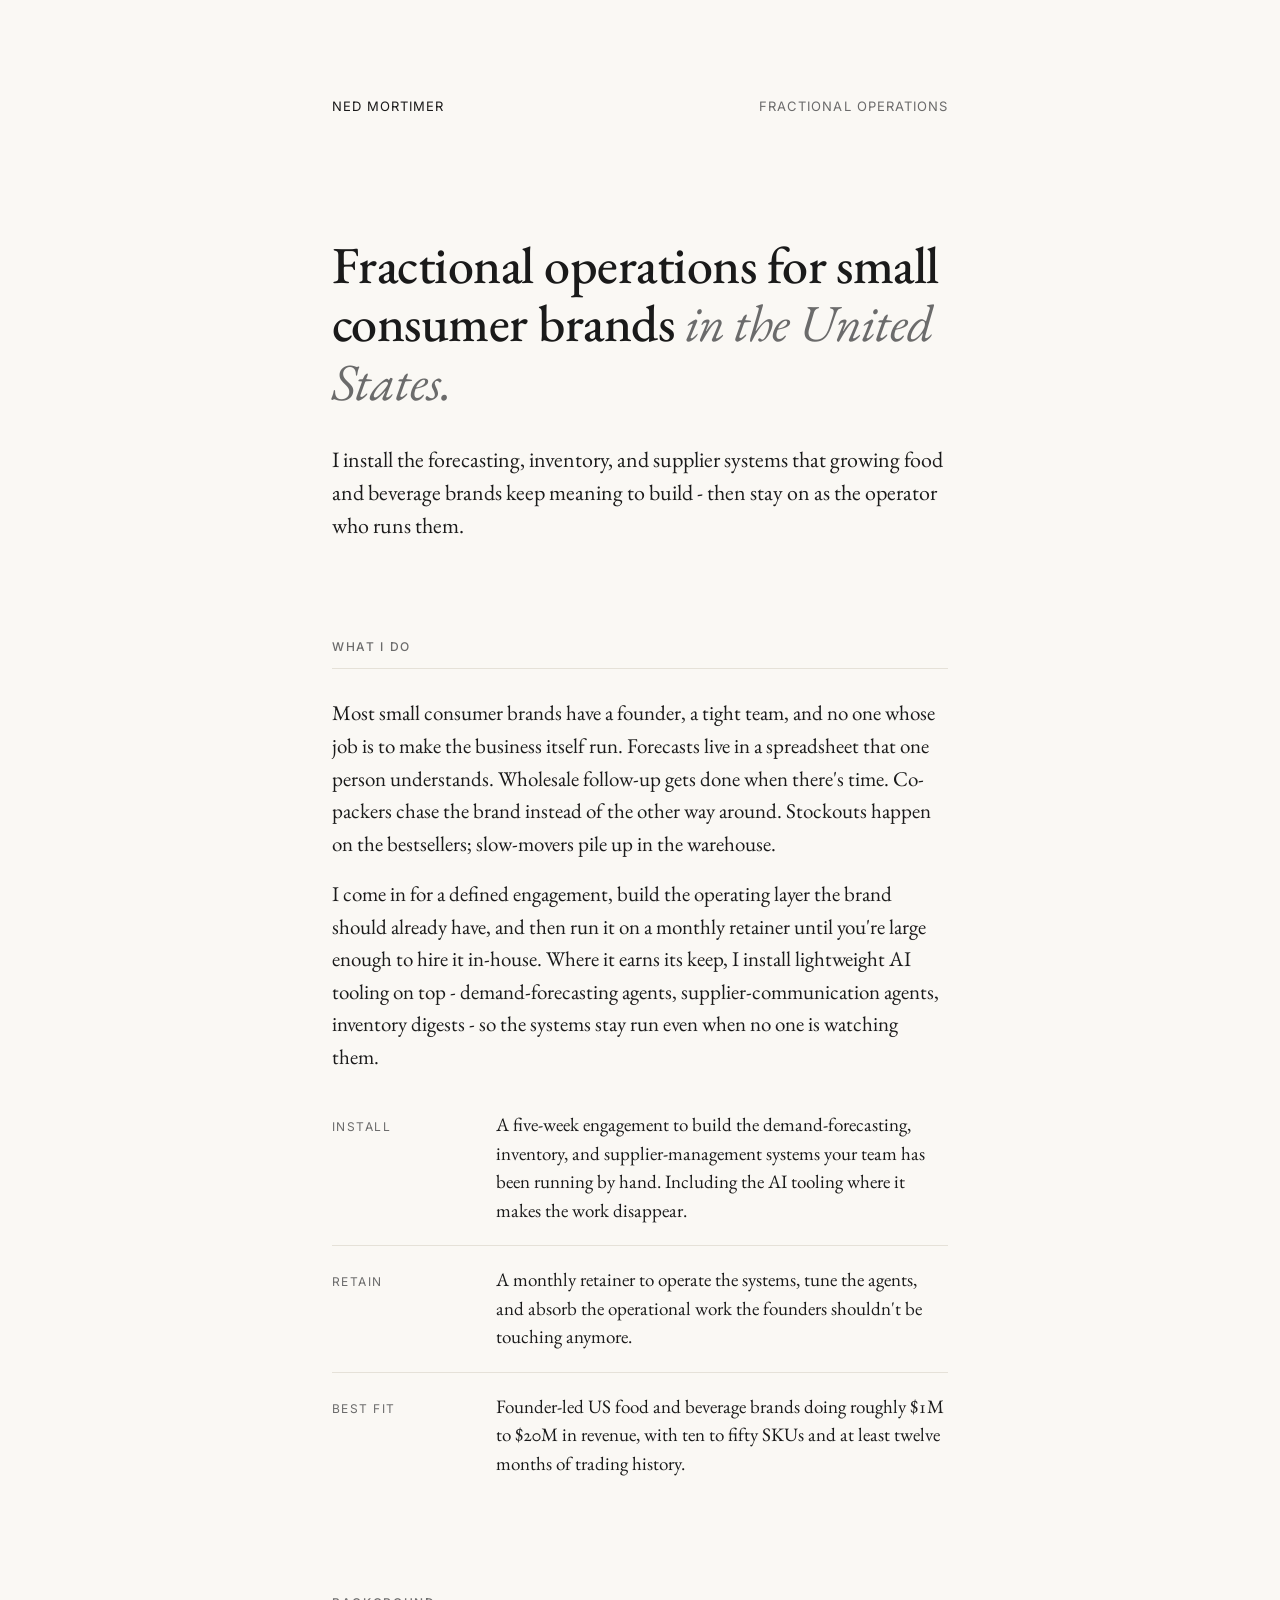
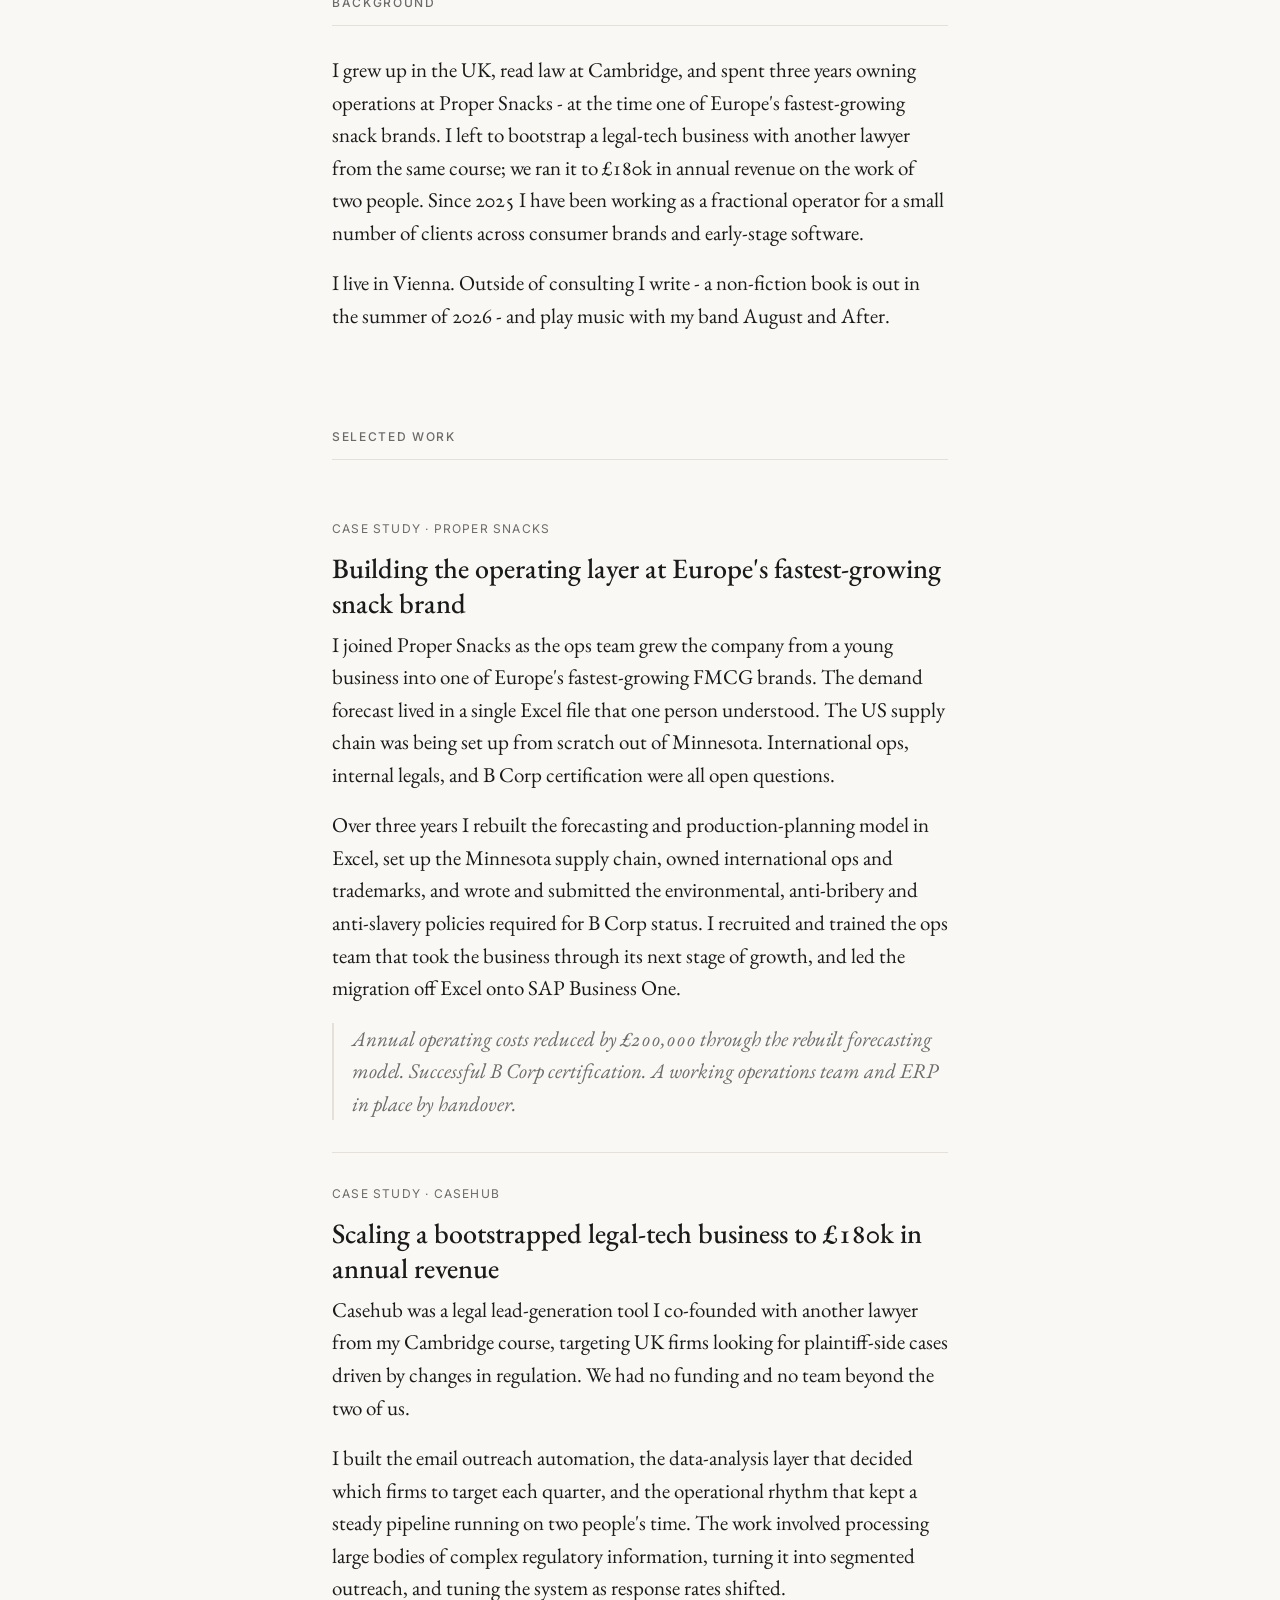
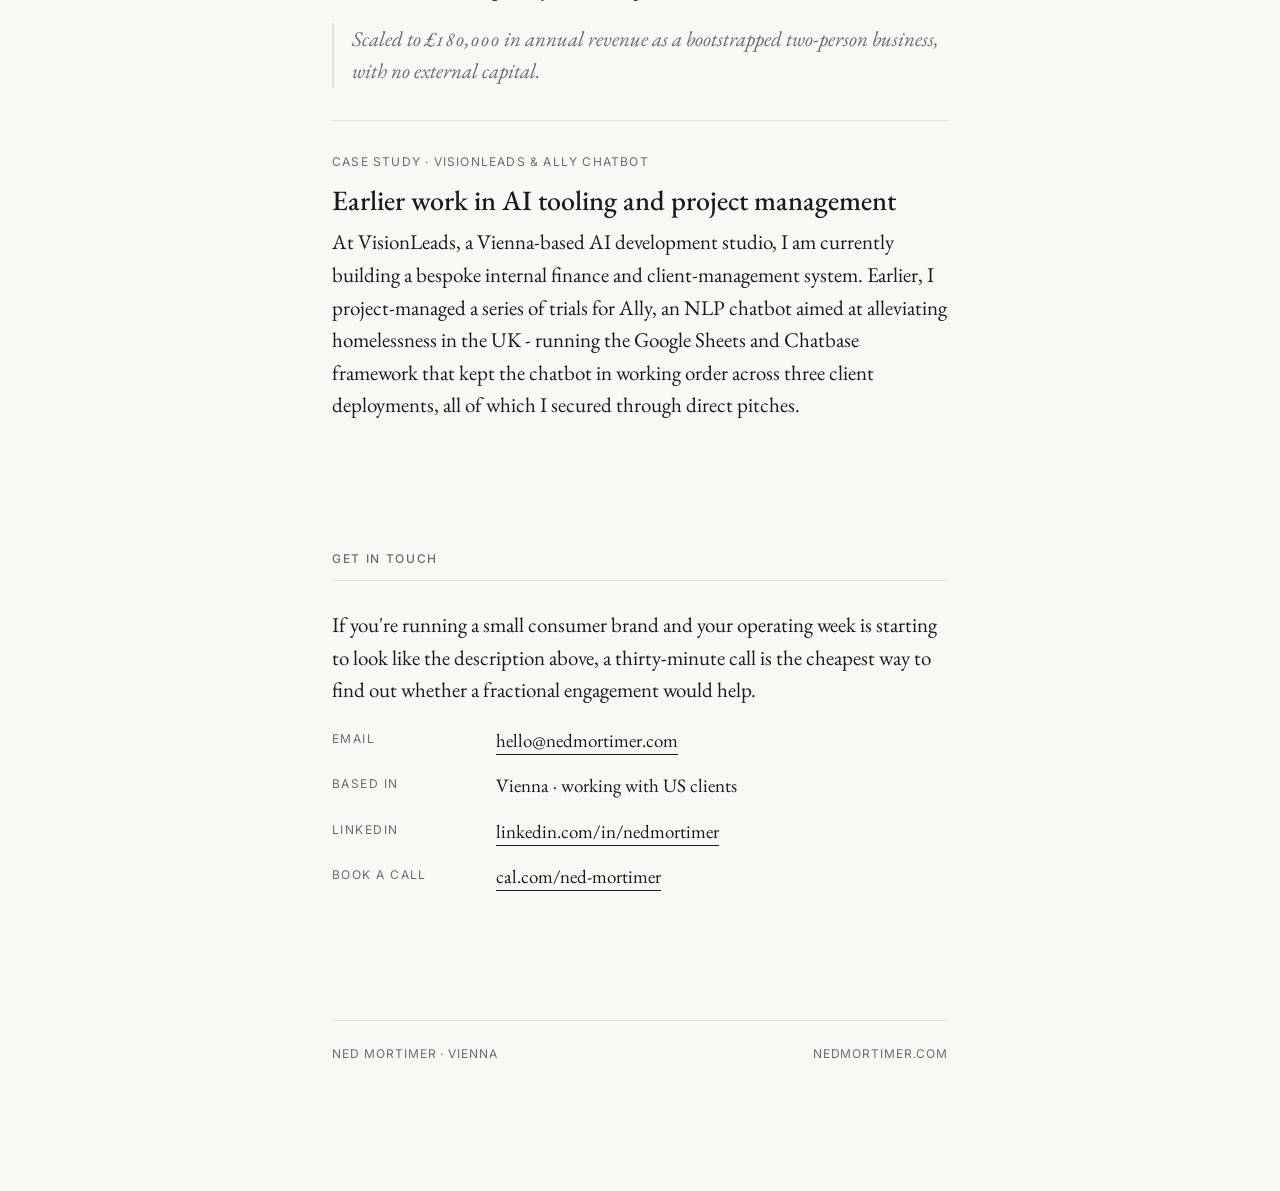
==== commit 6f6ca44e: "Replace em dashes with hyphens Co-Authored-By: Claude Opus 4.7 (1M context) <noreply@anthropic.com>" ====
--- a/index.html
+++ b/index.html
@@ -215,12 +215,12 @@
 
   <h1>Fractional operations for small consumer brands <em>in the United States.</em></h1>
 
-  <p class="lede">I install the forecasting, inventory, and supplier systems that growing food and beverage brands keep meaning to build &mdash; then stay on as the operator who runs them.</p>
+  <p class="lede">I install the forecasting, inventory, and supplier systems that growing food and beverage brands keep meaning to build - then stay on as the operator who runs them.</p>
 
   <section>
     <h2>What I do</h2>
     <p>Most small consumer brands have a founder, a tight team, and no one whose job is to make the business itself run. Forecasts live in a spreadsheet that one person understands. Wholesale follow-up gets done when there's time. Co-packers chase the brand instead of the other way around. Stockouts happen on the bestsellers; slow-movers pile up in the warehouse.</p>
-    <p>I come in for a defined engagement, build the operating layer the brand should already have, and then run it on a monthly retainer until you're large enough to hire it in-house. Where it earns its keep, I install lightweight AI tooling on top &mdash; demand-forecasting agents, supplier-communication agents, inventory digests &mdash; so the systems stay run even when no one is watching them.</p>
+    <p>I come in for a defined engagement, build the operating layer the brand should already have, and then run it on a monthly retainer until you're large enough to hire it in-house. Where it earns its keep, I install lightweight AI tooling on top - demand-forecasting agents, supplier-communication agents, inventory digests - so the systems stay run even when no one is watching them.</p>
 
     <ul class="offer">
       <li>
@@ -240,8 +240,8 @@
 
   <section>
     <h2>Background</h2>
-    <p>I grew up in the UK, read law at Cambridge, and spent three years owning operations at Proper Snacks &mdash; at the time one of Europe's fastest-growing snack brands. I left to bootstrap a legal-tech business with another lawyer from the same course; we ran it to £180k in annual revenue on the work of two people. Since 2025 I have been working as a fractional operator for a small number of clients across consumer brands and early-stage software.</p>
-    <p>I live in Vienna. Outside of consulting I write &mdash; a non-fiction book is out in the summer of 2026 &mdash; and play music with my band August and After.</p>
+    <p>I grew up in the UK, read law at Cambridge, and spent three years owning operations at Proper Snacks - at the time one of Europe's fastest-growing snack brands. I left to bootstrap a legal-tech business with another lawyer from the same course; we ran it to £180k in annual revenue on the work of two people. Since 2025 I have been working as a fractional operator for a small number of clients across consumer brands and early-stage software.</p>
+    <p>I live in Vienna. Outside of consulting I write - a non-fiction book is out in the summer of 2026 - and play music with my band August and After.</p>
   </section>
 
   <section>
@@ -266,7 +266,7 @@
     <div class="case">
       <div class="meta">Case study &middot; VisionLeads &amp; Ally Chatbot</div>
       <h3>Earlier work in AI tooling and project management</h3>
-      <p>At VisionLeads, a Vienna-based AI development studio, I am currently building a bespoke internal finance and client-management system. Earlier, I project-managed a series of trials for Ally, an NLP chatbot aimed at alleviating homelessness in the UK &mdash; running the Google Sheets and Chatbase framework that kept the chatbot in working order across three client deployments, all of which I secured through direct pitches.</p>
+      <p>At VisionLeads, a Vienna-based AI development studio, I am currently building a bespoke internal finance and client-management system. Earlier, I project-managed a series of trials for Ally, an NLP chatbot aimed at alleviating homelessness in the UK - running the Google Sheets and Chatbase framework that kept the chatbot in working order across three client deployments, all of which I secured through direct pitches.</p>
     </div>
   </section>
 
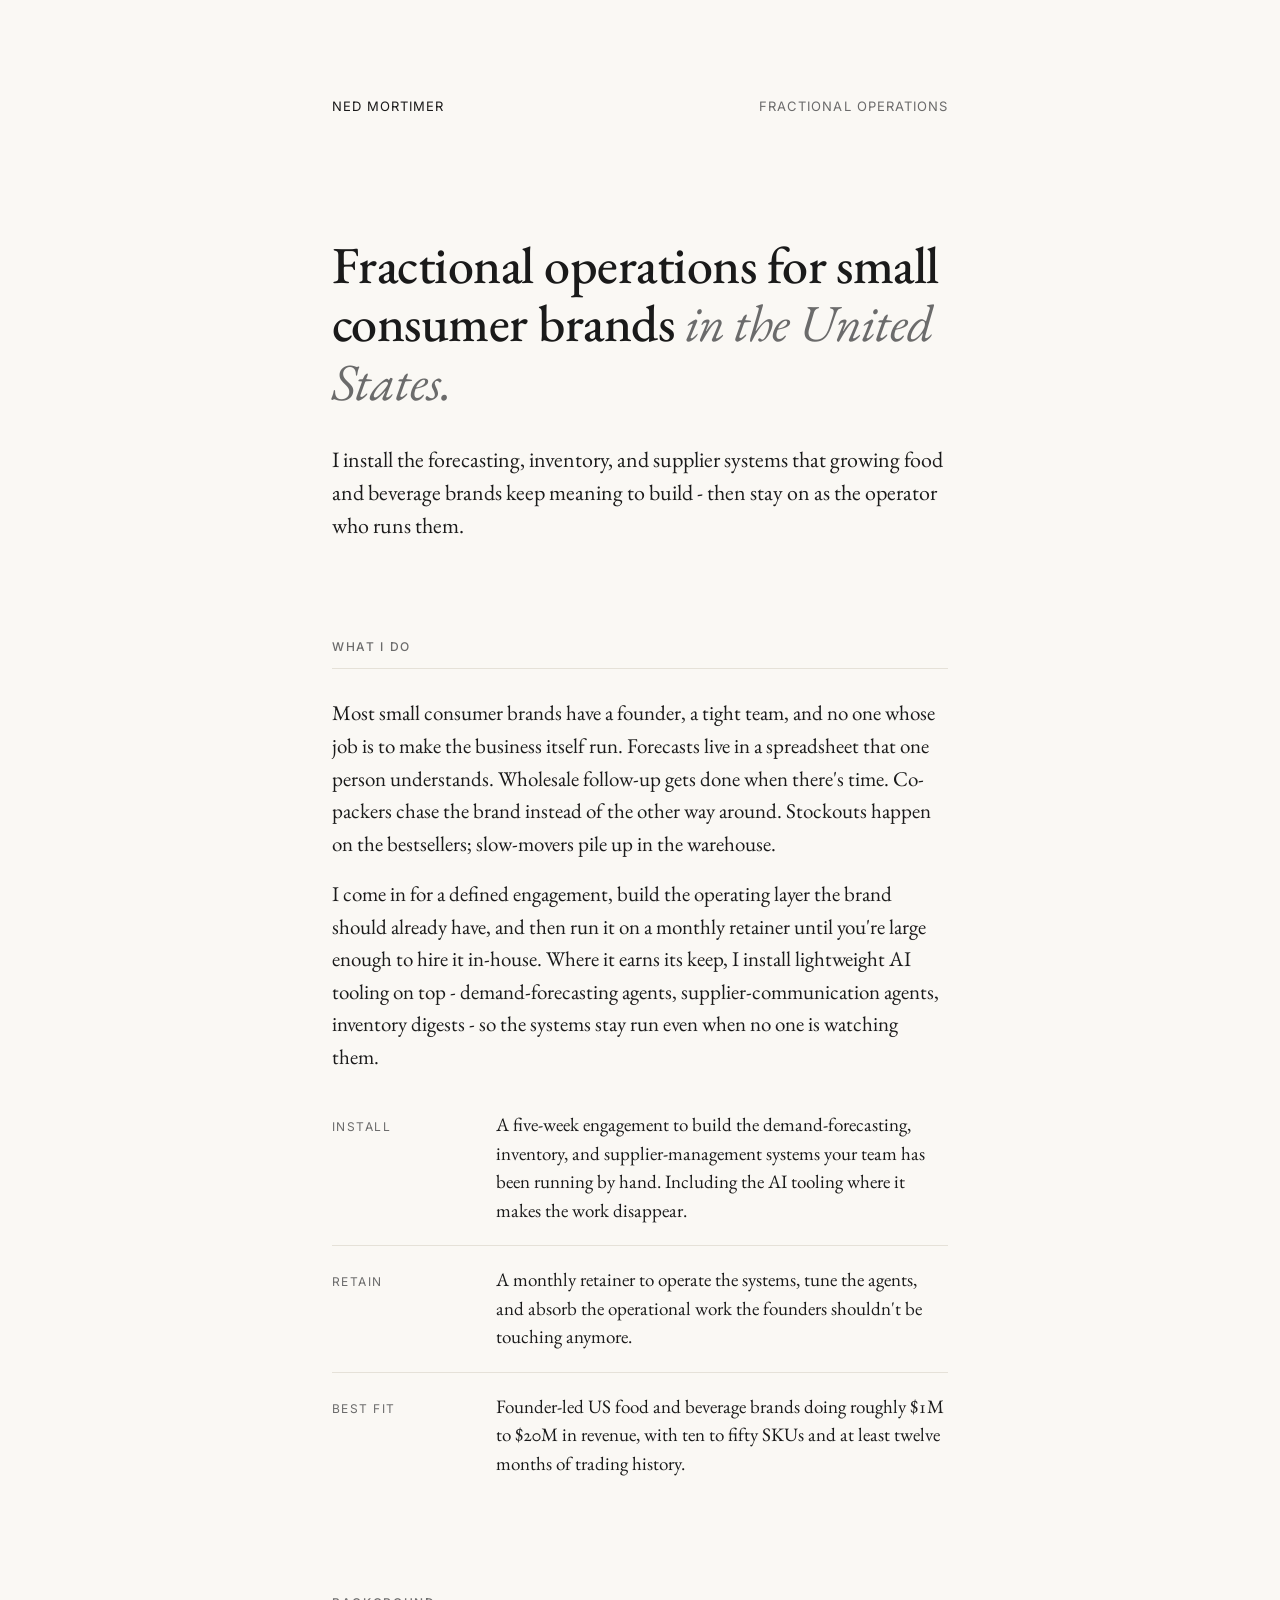
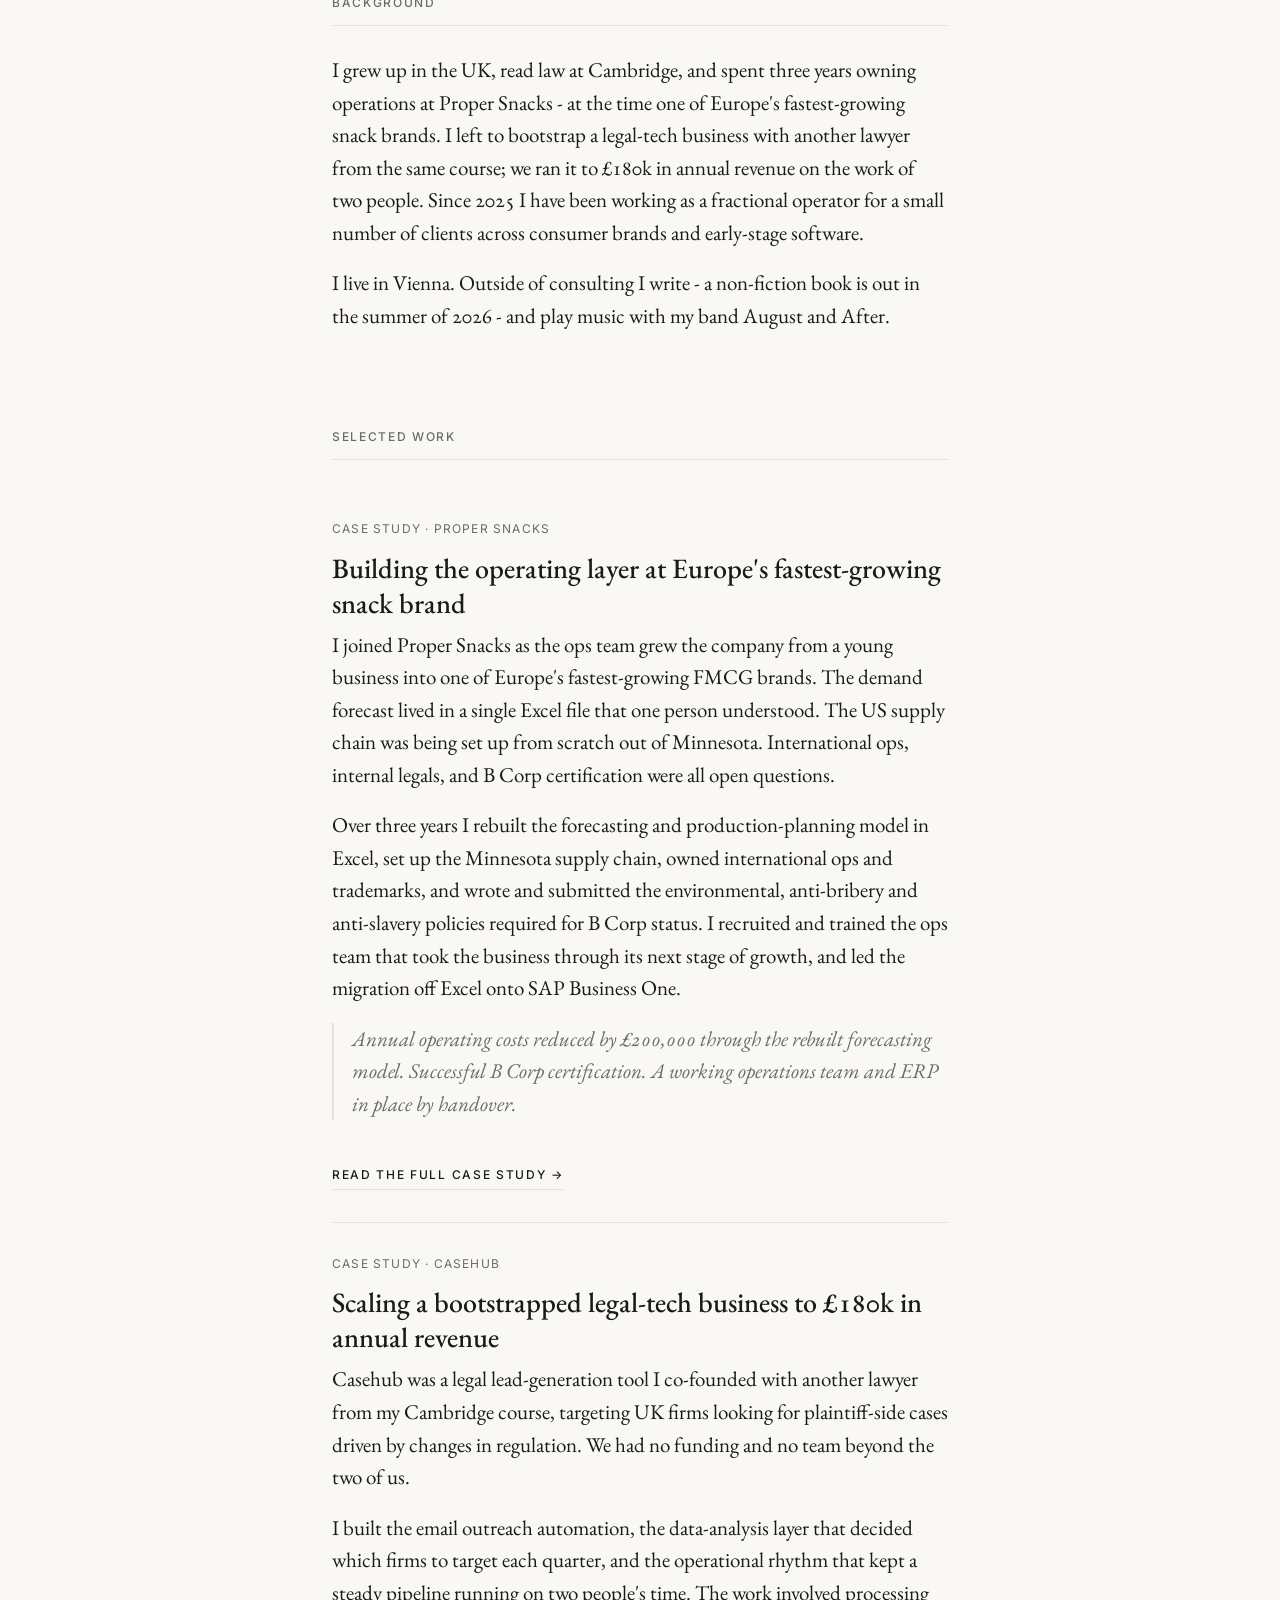
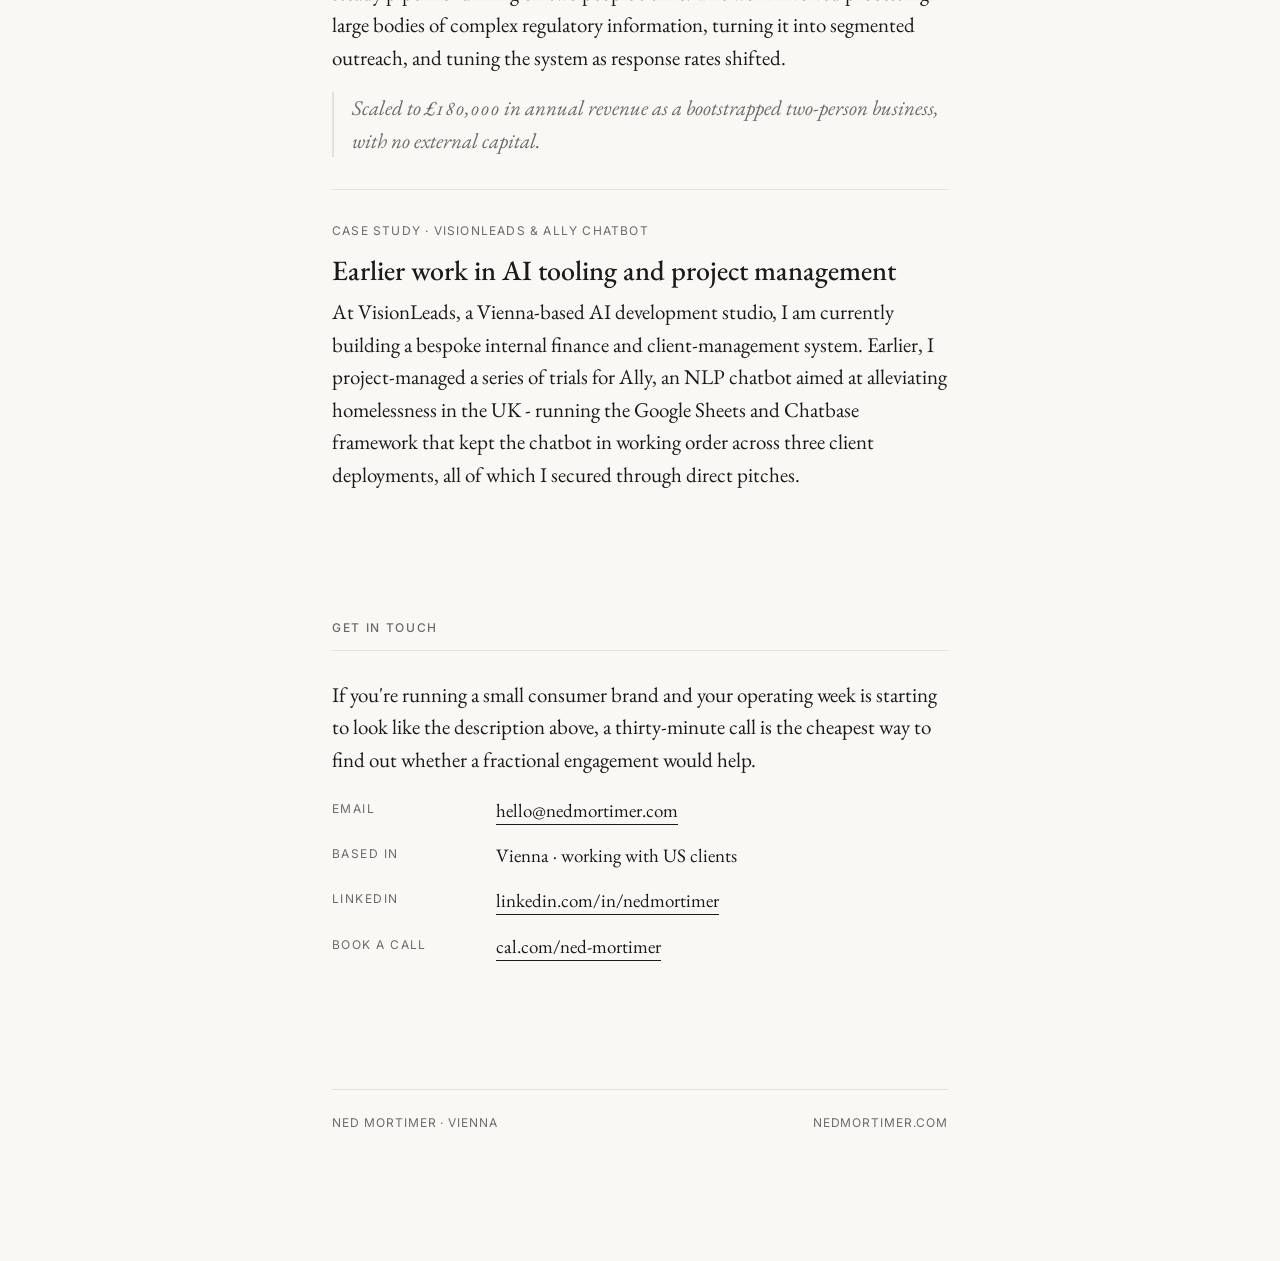
==== commit 6c1e4ab5: "Add Proper Snacks case study page - New /proper-snacks.html with the full forecasting story - Extrac" ====
--- a/index.html
+++ b/index.html
@@ -3,207 +3,12 @@
 <head>
 <meta charset="utf-8">
 <meta name="viewport" content="width=device-width, initial-scale=1">
-<title>Ned Mortimer — Fractional Ops for Small Consumer Brands</title>
-<meta name="description" content="Fractional operations for emerging US food and beverage brands. Forecasting, inventory, and supplier systems — installed in five weeks and run on retainer. Previously ran ops at Proper Snacks.">
+<title>Ned Mortimer - Fractional Ops for Small Consumer Brands</title>
+<meta name="description" content="Fractional operations for emerging US food and beverage brands. Forecasting, inventory, and supplier systems - installed in five weeks and run on retainer. Previously ran ops at Proper Snacks.">
 <link rel="preconnect" href="https://fonts.googleapis.com">
 <link rel="preconnect" href="https://fonts.gstatic.com" crossorigin>
 <link href="https://fonts.googleapis.com/css2?family=EB+Garamond:ital,wght@0,400;0,500;1,400&family=Inter:wght@400;500&display=swap" rel="stylesheet">
-<style>
-  :root {
-    --ink: #1a1a1a;
-    --muted: #6b6b6b;
-    --rule: #e5e1d8;
-    --paper: #faf8f4;
-    --accent: #1a1a1a;
-    --serif: "EB Garamond", Georgia, "Times New Roman", serif;
-    --sans: "Inter", -apple-system, BlinkMacSystemFont, "Segoe UI", sans-serif;
-  }
-
-  * { box-sizing: border-box; }
-  html { -webkit-text-size-adjust: 100%; }
-  body {
-    margin: 0;
-    background: var(--paper);
-    color: var(--ink);
-    font-family: var(--serif);
-    font-size: 21px;
-    line-height: 1.55;
-    font-feature-settings: "kern", "liga", "onum";
-    -webkit-font-smoothing: antialiased;
-  }
-
-  .wrap {
-    max-width: 680px;
-    margin: 0 auto;
-    padding: 96px 32px 128px;
-  }
-
-  header.masthead {
-    display: flex;
-    justify-content: space-between;
-    align-items: baseline;
-    margin-bottom: 120px;
-    font-family: var(--sans);
-    font-size: 13px;
-    letter-spacing: 0.08em;
-    text-transform: uppercase;
-    color: var(--muted);
-  }
-  header.masthead .name { color: var(--ink); }
-
-  h1 {
-    font-family: var(--serif);
-    font-weight: 500;
-    font-size: 52px;
-    line-height: 1.12;
-    letter-spacing: -0.01em;
-    margin: 0 0 32px;
-  }
-  h1 em { font-style: italic; color: var(--muted); font-weight: 400; }
-
-  .lede {
-    font-size: 22px;
-    line-height: 1.5;
-    color: var(--ink);
-    margin: 0 0 16px;
-  }
-
-  section { margin-top: 96px; }
-
-  h2 {
-    font-family: var(--sans);
-    font-size: 12px;
-    font-weight: 500;
-    letter-spacing: 0.14em;
-    text-transform: uppercase;
-    color: var(--muted);
-    margin: 0 0 28px;
-    padding-bottom: 12px;
-    border-bottom: 1px solid var(--rule);
-  }
-
-  h3 {
-    font-family: var(--serif);
-    font-weight: 500;
-    font-size: 28px;
-    line-height: 1.25;
-    margin: 0 0 8px;
-  }
-
-  p { margin: 0 0 18px; }
-  p:last-child { margin-bottom: 0; }
-
-  a.inline {
-    color: var(--ink);
-    text-decoration: none;
-    border-bottom: 1px solid var(--rule);
-    padding-bottom: 1px;
-  }
-  a.inline:hover { border-color: var(--ink); }
-
-  ul.offer {
-    list-style: none;
-    padding: 0;
-    margin: 0;
-  }
-  ul.offer li {
-    padding: 20px 0;
-    border-bottom: 1px solid var(--rule);
-    display: grid;
-    grid-template-columns: 140px 1fr;
-    gap: 24px;
-    align-items: baseline;
-  }
-  ul.offer li:last-child { border-bottom: none; }
-  ul.offer .label {
-    font-family: var(--sans);
-    font-size: 12px;
-    letter-spacing: 0.12em;
-    text-transform: uppercase;
-    color: var(--muted);
-  }
-  ul.offer .body { font-size: 19px; line-height: 1.5; }
-
-  .case {
-    padding: 32px 0;
-    border-bottom: 1px solid var(--rule);
-  }
-  .case:last-child { border-bottom: none; }
-  .case .meta {
-    font-family: var(--sans);
-    font-size: 12px;
-    letter-spacing: 0.1em;
-    text-transform: uppercase;
-    color: var(--muted);
-    margin-bottom: 12px;
-  }
-  .case .result {
-    font-style: italic;
-    color: var(--muted);
-    border-left: 2px solid var(--rule);
-    padding-left: 18px;
-    margin-top: 18px;
-  }
-  .placeholder {
-    background: rgba(0,0,0,0.04);
-    padding: 2px 6px;
-    border-radius: 2px;
-    font-family: var(--sans);
-    font-size: 14px;
-    color: var(--muted);
-  }
-
-  .contact a {
-    color: var(--ink);
-    text-decoration: none;
-    border-bottom: 1px solid var(--ink);
-    padding-bottom: 1px;
-  }
-  .contact a:hover { color: var(--muted); border-color: var(--muted); }
-
-  .contact-grid {
-    display: grid;
-    grid-template-columns: 140px 1fr;
-    gap: 16px 24px;
-    font-size: 19px;
-  }
-  .contact-grid dt {
-    font-family: var(--sans);
-    font-size: 12px;
-    letter-spacing: 0.12em;
-    text-transform: uppercase;
-    color: var(--muted);
-    align-self: baseline;
-    padding-top: 4px;
-  }
-  .contact-grid dd { margin: 0; }
-
-  footer {
-    margin-top: 128px;
-    padding-top: 24px;
-    border-top: 1px solid var(--rule);
-    font-family: var(--sans);
-    font-size: 12px;
-    letter-spacing: 0.08em;
-    text-transform: uppercase;
-    color: var(--muted);
-    display: flex;
-    justify-content: space-between;
-  }
-
-  @media (max-width: 600px) {
-    .wrap { padding: 56px 22px 80px; }
-    header.masthead { margin-bottom: 72px; flex-direction: column; gap: 6px; }
-    h1 { font-size: 38px; }
-    .lede { font-size: 20px; }
-    section { margin-top: 72px; }
-    ul.offer li { grid-template-columns: 1fr; gap: 6px; }
-    .contact-grid { grid-template-columns: 1fr; gap: 4px 0; }
-    .contact-grid dt { padding-top: 14px; }
-    .contact-grid dt:first-of-type { padding-top: 0; }
-    footer { flex-direction: column; gap: 8px; }
-  }
-</style>
+<link rel="stylesheet" href="styles.css">
 </head>
 <body>
 <div class="wrap">
@@ -253,6 +58,7 @@
       <p>I joined Proper Snacks as the ops team grew the company from a young business into one of Europe's fastest-growing FMCG brands. The demand forecast lived in a single Excel file that one person understood. The US supply chain was being set up from scratch out of Minnesota. International ops, internal legals, and B Corp certification were all open questions.</p>
       <p>Over three years I rebuilt the forecasting and production-planning model in Excel, set up the Minnesota supply chain, owned international ops and trademarks, and wrote and submitted the environmental, anti-bribery and anti-slavery policies required for B Corp status. I recruited and trained the ops team that took the business through its next stage of growth, and led the migration off Excel onto SAP Business One.</p>
       <p class="result">Annual operating costs reduced by £200,000 through the rebuilt forecasting model. Successful B Corp certification. A working operations team and ERP in place by handover.</p>
+      <a href="proper-snacks.html" class="more">Read the full case study &rarr;</a>
     </div>
 
     <div class="case">
--- a/styles.css
+++ b/styles.css
@@ -0,0 +1,240 @@
+:root {
+  --ink: #1a1a1a;
+  --muted: #6b6b6b;
+  --rule: #e5e1d8;
+  --paper: #faf8f4;
+  --accent: #1a1a1a;
+  --serif: "EB Garamond", Georgia, "Times New Roman", serif;
+  --sans: "Inter", -apple-system, BlinkMacSystemFont, "Segoe UI", sans-serif;
+}
+
+* { box-sizing: border-box; }
+html { -webkit-text-size-adjust: 100%; }
+body {
+  margin: 0;
+  background: var(--paper);
+  color: var(--ink);
+  font-family: var(--serif);
+  font-size: 21px;
+  line-height: 1.55;
+  font-feature-settings: "kern", "liga", "onum";
+  -webkit-font-smoothing: antialiased;
+}
+
+.wrap {
+  max-width: 680px;
+  margin: 0 auto;
+  padding: 96px 32px 128px;
+}
+
+header.masthead {
+  display: flex;
+  justify-content: space-between;
+  align-items: baseline;
+  margin-bottom: 120px;
+  font-family: var(--sans);
+  font-size: 13px;
+  letter-spacing: 0.08em;
+  text-transform: uppercase;
+  color: var(--muted);
+}
+header.masthead .name { color: var(--ink); }
+header.masthead a.name {
+  color: var(--ink);
+  text-decoration: none;
+}
+header.masthead a.name:hover { color: var(--muted); }
+
+h1 {
+  font-family: var(--serif);
+  font-weight: 500;
+  font-size: 52px;
+  line-height: 1.12;
+  letter-spacing: -0.01em;
+  margin: 0 0 32px;
+}
+h1 em { font-style: italic; color: var(--muted); font-weight: 400; }
+
+.lede {
+  font-size: 22px;
+  line-height: 1.5;
+  color: var(--ink);
+  margin: 0 0 16px;
+}
+
+.dek {
+  font-family: var(--serif);
+  font-style: italic;
+  font-size: 22px;
+  line-height: 1.5;
+  color: var(--muted);
+  margin: 0 0 16px;
+}
+
+section { margin-top: 96px; }
+
+h2 {
+  font-family: var(--sans);
+  font-size: 12px;
+  font-weight: 500;
+  letter-spacing: 0.14em;
+  text-transform: uppercase;
+  color: var(--muted);
+  margin: 0 0 28px;
+  padding-bottom: 12px;
+  border-bottom: 1px solid var(--rule);
+}
+
+h3 {
+  font-family: var(--serif);
+  font-weight: 500;
+  font-size: 28px;
+  line-height: 1.25;
+  margin: 0 0 8px;
+}
+
+p { margin: 0 0 18px; }
+p:last-child { margin-bottom: 0; }
+
+a.inline {
+  color: var(--ink);
+  text-decoration: none;
+  border-bottom: 1px solid var(--rule);
+  padding-bottom: 1px;
+}
+a.inline:hover { border-color: var(--ink); }
+
+ul.offer {
+  list-style: none;
+  padding: 0;
+  margin: 0;
+}
+ul.offer li {
+  padding: 20px 0;
+  border-bottom: 1px solid var(--rule);
+  display: grid;
+  grid-template-columns: 140px 1fr;
+  gap: 24px;
+  align-items: baseline;
+}
+ul.offer li:last-child { border-bottom: none; }
+ul.offer .label {
+  font-family: var(--sans);
+  font-size: 12px;
+  letter-spacing: 0.12em;
+  text-transform: uppercase;
+  color: var(--muted);
+}
+ul.offer .body { font-size: 19px; line-height: 1.5; }
+
+.case {
+  padding: 32px 0;
+  border-bottom: 1px solid var(--rule);
+}
+.case:last-child { border-bottom: none; }
+.case .meta {
+  font-family: var(--sans);
+  font-size: 12px;
+  letter-spacing: 0.1em;
+  text-transform: uppercase;
+  color: var(--muted);
+  margin-bottom: 12px;
+}
+.case .result {
+  font-style: italic;
+  color: var(--muted);
+  border-left: 2px solid var(--rule);
+  padding-left: 18px;
+  margin-top: 18px;
+}
+.case .more {
+  display: inline-block;
+  margin-top: 28px;
+  font-family: var(--sans);
+  font-size: 12px;
+  font-weight: 500;
+  letter-spacing: 0.14em;
+  text-transform: uppercase;
+  color: var(--ink);
+  text-decoration: none;
+  border-bottom: 1px solid var(--rule);
+  padding-bottom: 4px;
+}
+.case .more:hover { border-color: var(--ink); }
+
+.placeholder {
+  background: rgba(0,0,0,0.04);
+  padding: 2px 6px;
+  border-radius: 2px;
+  font-family: var(--sans);
+  font-size: 14px;
+  color: var(--muted);
+}
+
+.article p { font-size: 21px; line-height: 1.6; margin: 0 0 22px; }
+
+.contact a {
+  color: var(--ink);
+  text-decoration: none;
+  border-bottom: 1px solid var(--ink);
+  padding-bottom: 1px;
+}
+.contact a:hover { color: var(--muted); border-color: var(--muted); }
+
+.contact-grid {
+  display: grid;
+  grid-template-columns: 140px 1fr;
+  gap: 16px 24px;
+  font-size: 19px;
+}
+.contact-grid dt {
+  font-family: var(--sans);
+  font-size: 12px;
+  letter-spacing: 0.12em;
+  text-transform: uppercase;
+  color: var(--muted);
+  align-self: baseline;
+  padding-top: 4px;
+}
+.contact-grid dd { margin: 0; }
+
+.cta {
+  margin-top: 96px;
+  padding-top: 32px;
+  border-top: 1px solid var(--rule);
+}
+.cta p { font-size: 21px; }
+.cta a {
+  color: var(--ink);
+  text-decoration: none;
+  border-bottom: 1px solid var(--ink);
+  padding-bottom: 1px;
+}
+.cta a:hover { color: var(--muted); border-color: var(--muted); }
+
+footer {
+  margin-top: 128px;
+  padding-top: 24px;
+  border-top: 1px solid var(--rule);
+  font-family: var(--sans);
+  font-size: 12px;
+  letter-spacing: 0.08em;
+  text-transform: uppercase;
+  color: var(--muted);
+  display: flex;
+  justify-content: space-between;
+}
+
+@media (max-width: 600px) {
+  .wrap { padding: 56px 22px 80px; }
+  header.masthead { margin-bottom: 72px; flex-direction: column; gap: 6px; }
+  h1 { font-size: 38px; }
+  .lede, .dek { font-size: 20px; }
+  section { margin-top: 72px; }
+  ul.offer li { grid-template-columns: 1fr; gap: 6px; }
+  .contact-grid { grid-template-columns: 1fr; gap: 4px 0; }
+  .contact-grid dt { padding-top: 14px; }
+  .contact-grid dt:first-of-type { padding-top: 0; }
+  footer { flex-direction: column; gap: 8px; }
+  .article p { font-size: 19px; }
+}
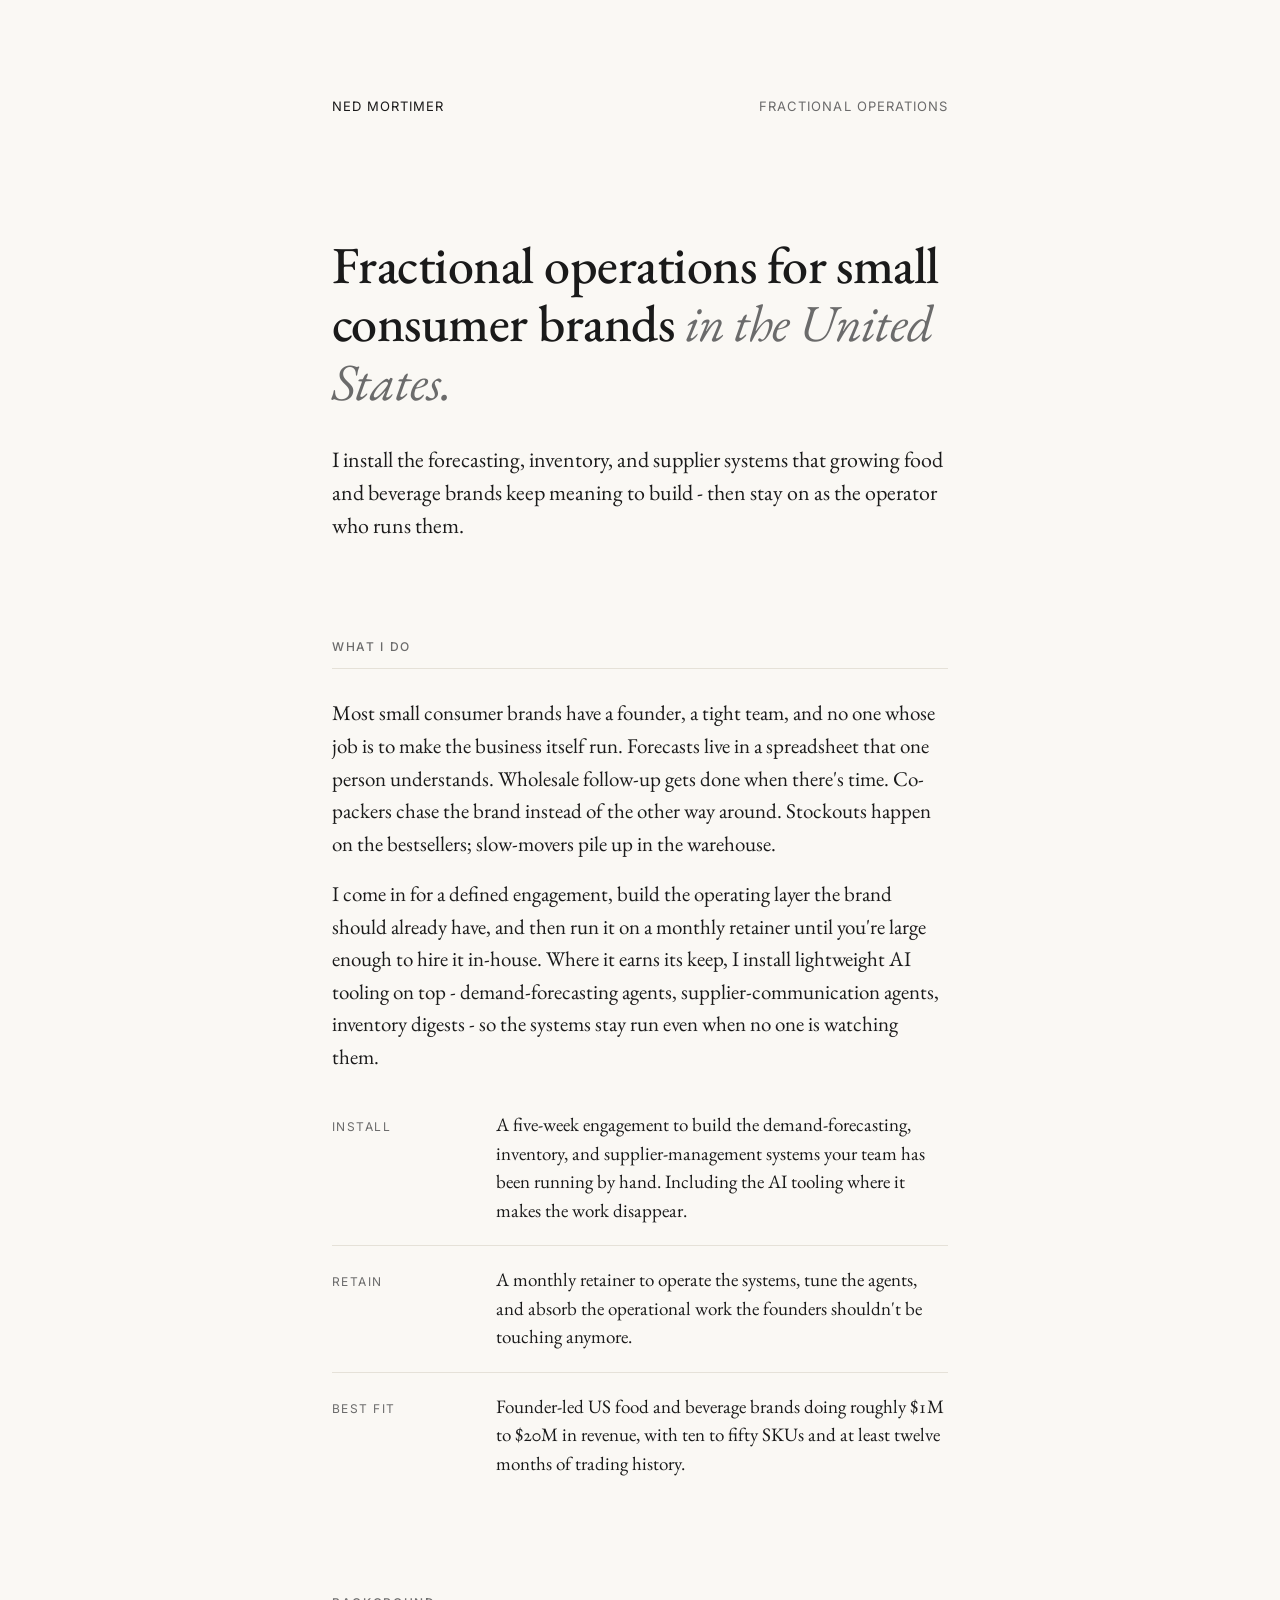
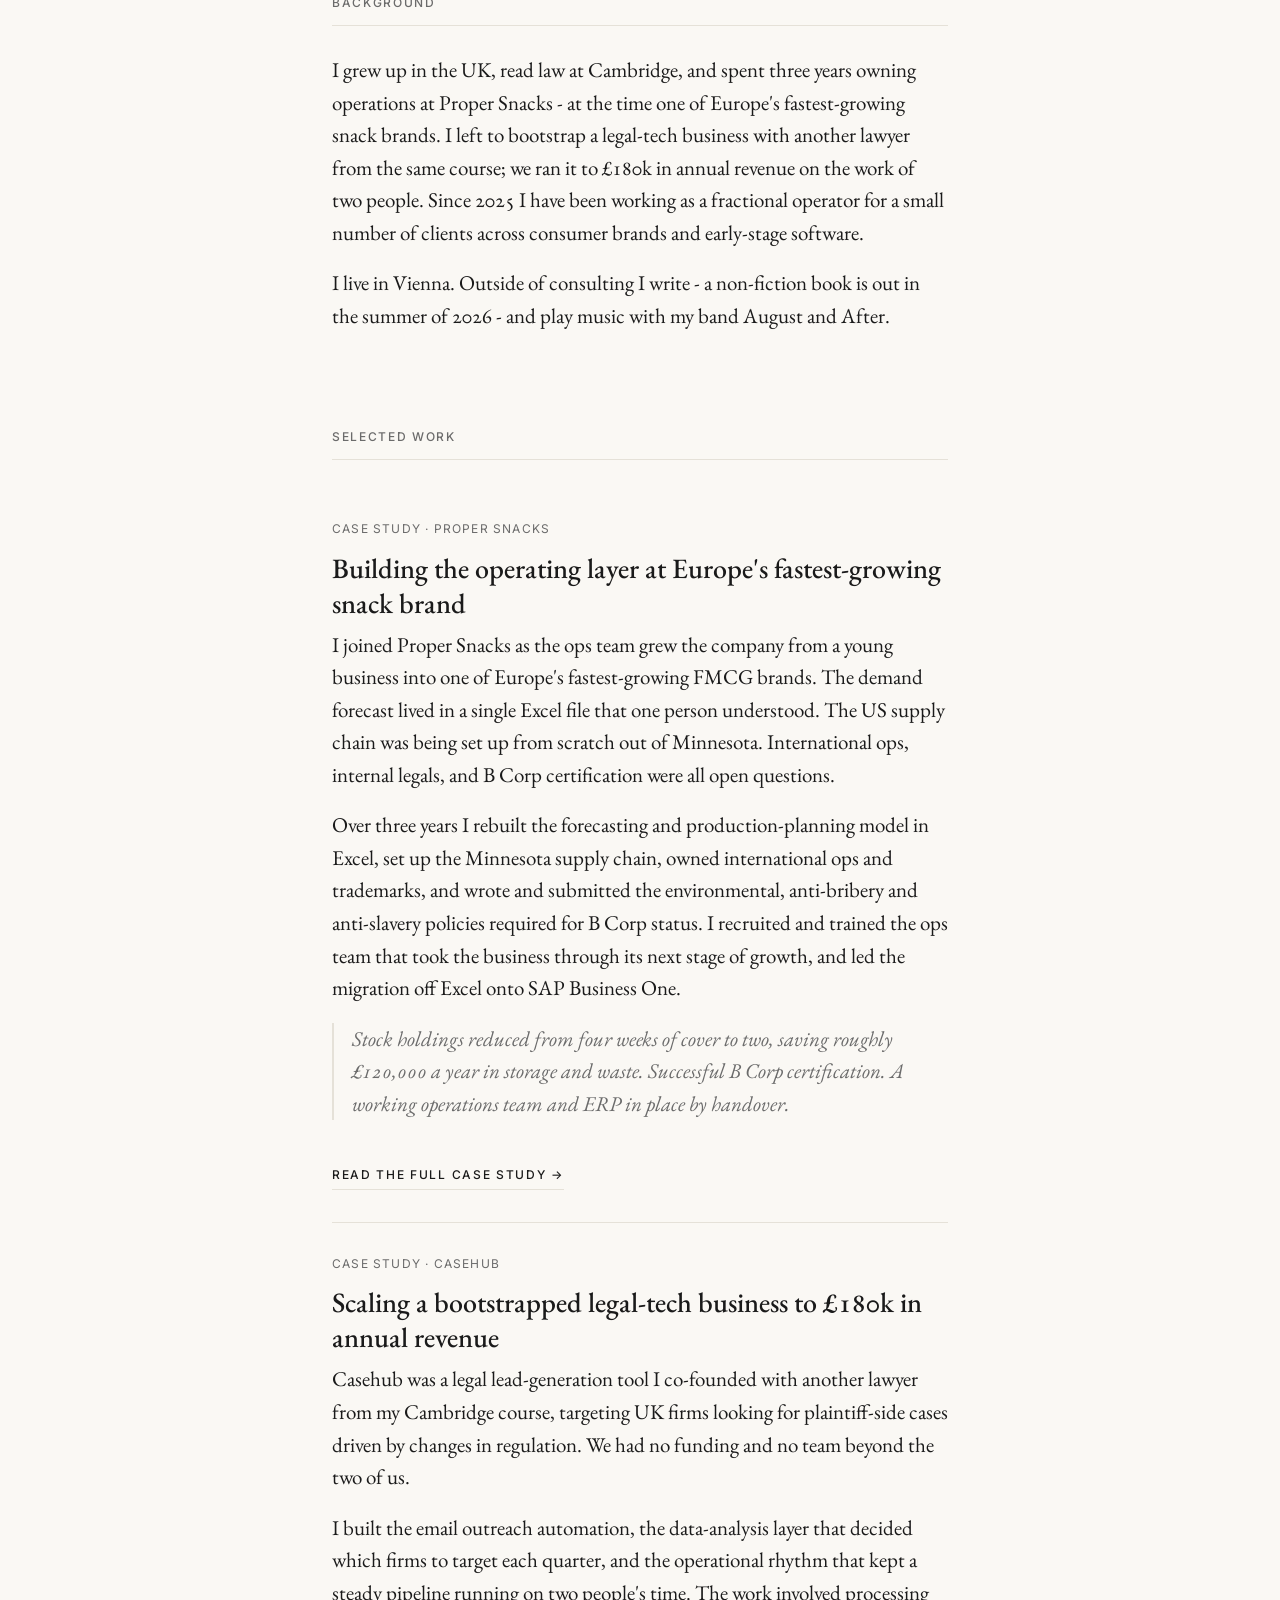
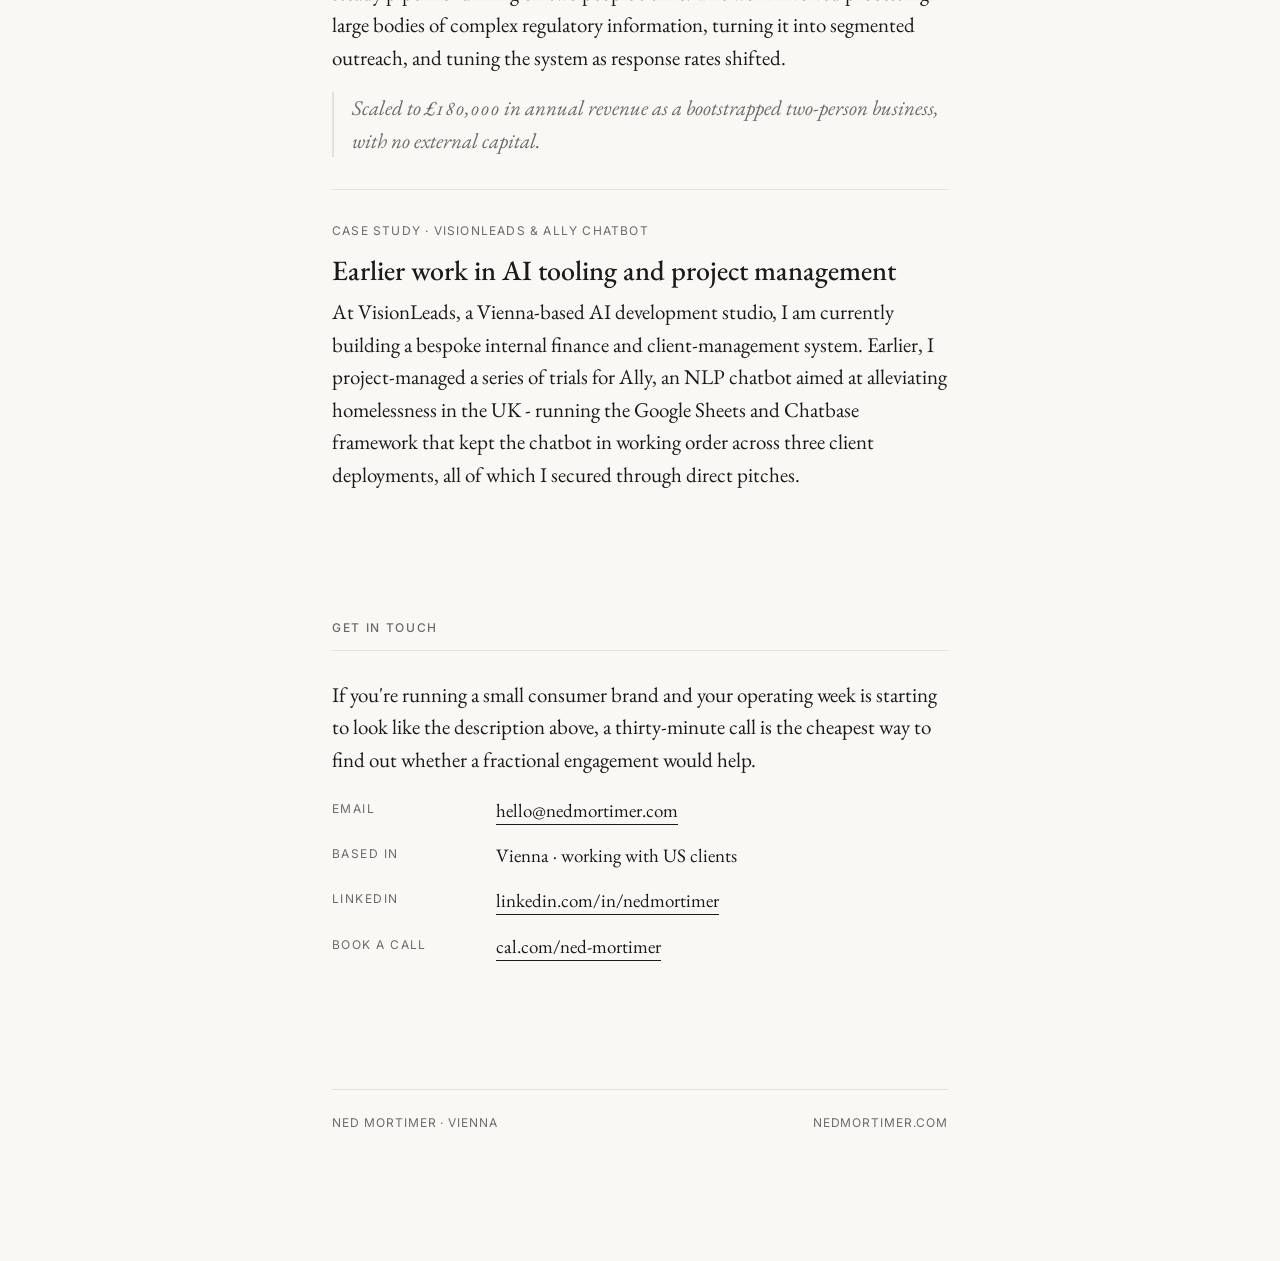
==== commit c589b655: "Correct Proper Snacks savings figure to ~£120k Previous figure was estimated from imperfect memory; " ====
--- a/index.html
+++ b/index.html
@@ -57,7 +57,7 @@
       <h3>Building the operating layer at Europe's fastest-growing snack brand</h3>
       <p>I joined Proper Snacks as the ops team grew the company from a young business into one of Europe's fastest-growing FMCG brands. The demand forecast lived in a single Excel file that one person understood. The US supply chain was being set up from scratch out of Minnesota. International ops, internal legals, and B Corp certification were all open questions.</p>
       <p>Over three years I rebuilt the forecasting and production-planning model in Excel, set up the Minnesota supply chain, owned international ops and trademarks, and wrote and submitted the environmental, anti-bribery and anti-slavery policies required for B Corp status. I recruited and trained the ops team that took the business through its next stage of growth, and led the migration off Excel onto SAP Business One.</p>
-      <p class="result">Annual operating costs reduced by £200,000 through the rebuilt forecasting model. Successful B Corp certification. A working operations team and ERP in place by handover.</p>
+      <p class="result">Stock holdings reduced from four weeks of cover to two, saving roughly £120,000 a year in storage and waste. Successful B Corp certification. A working operations team and ERP in place by handover.</p>
       <a href="proper-snacks.html" class="more">Read the full case study &rarr;</a>
     </div>
 
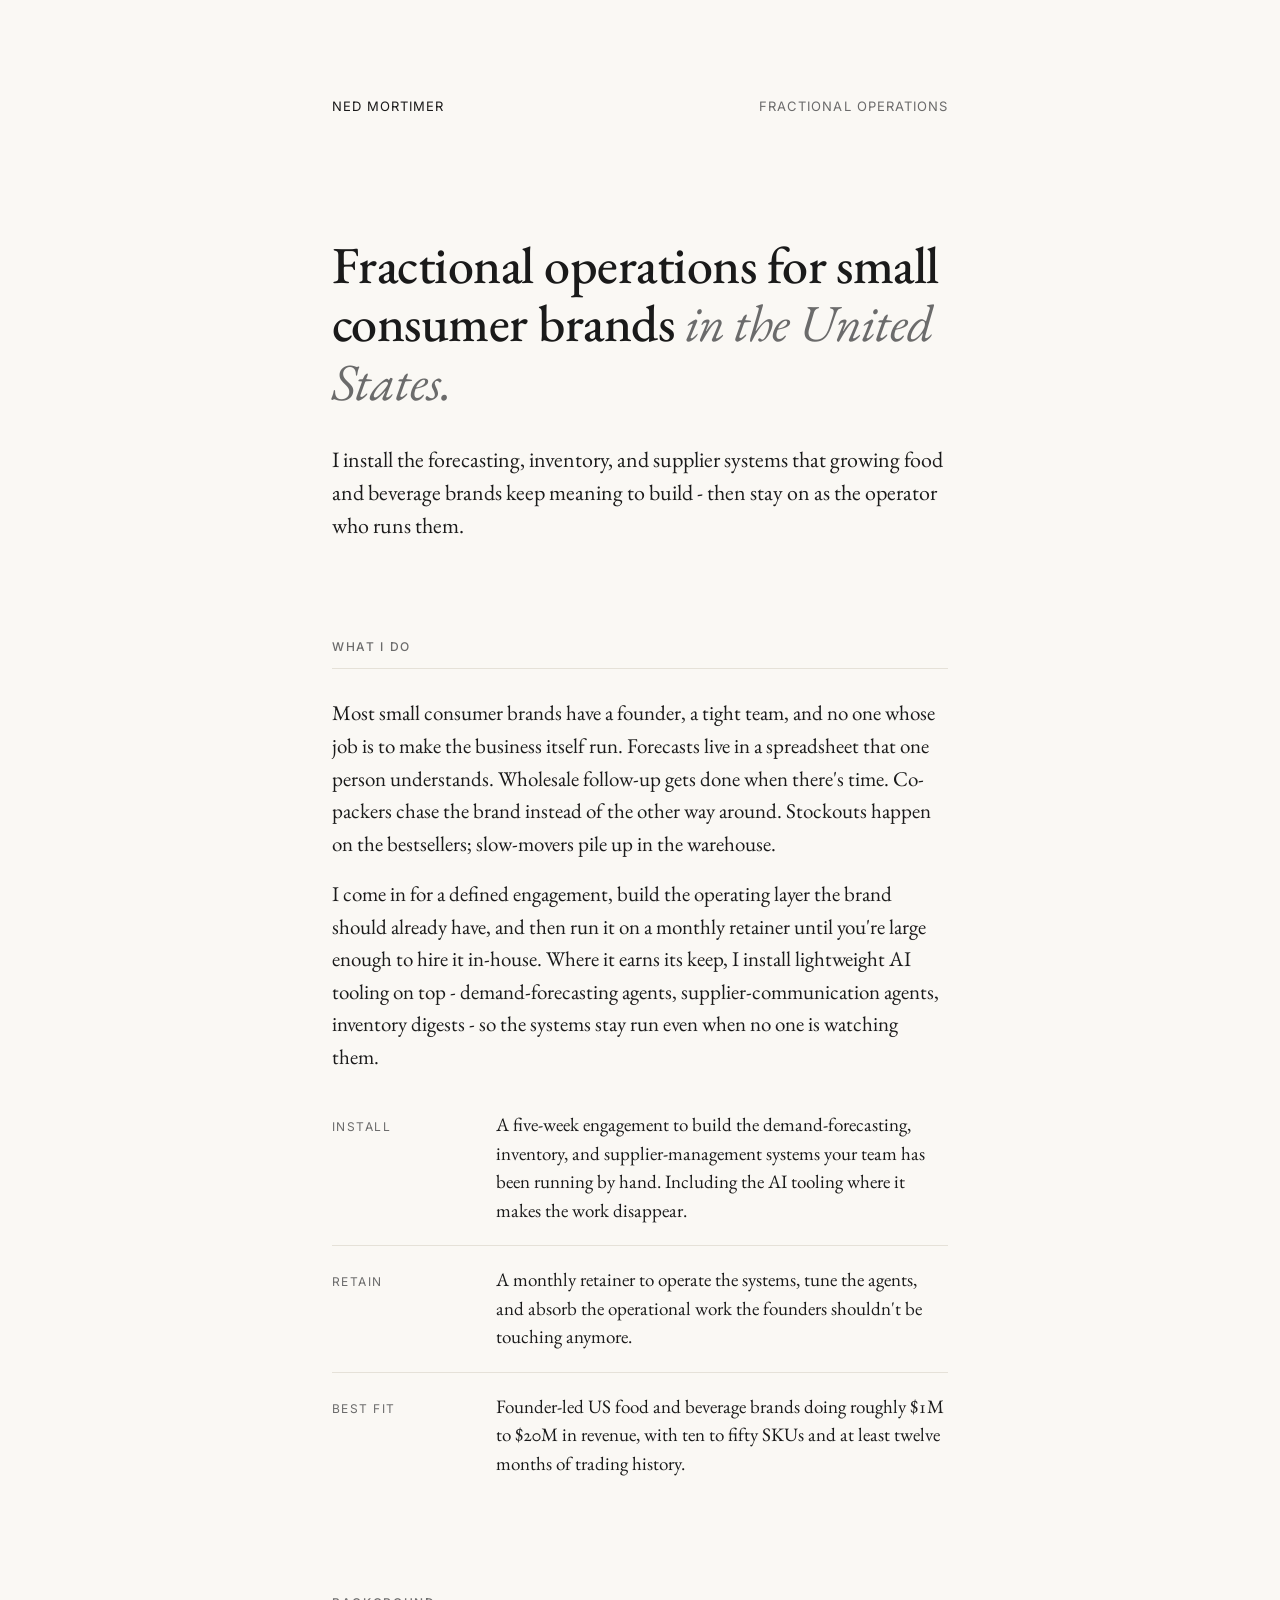
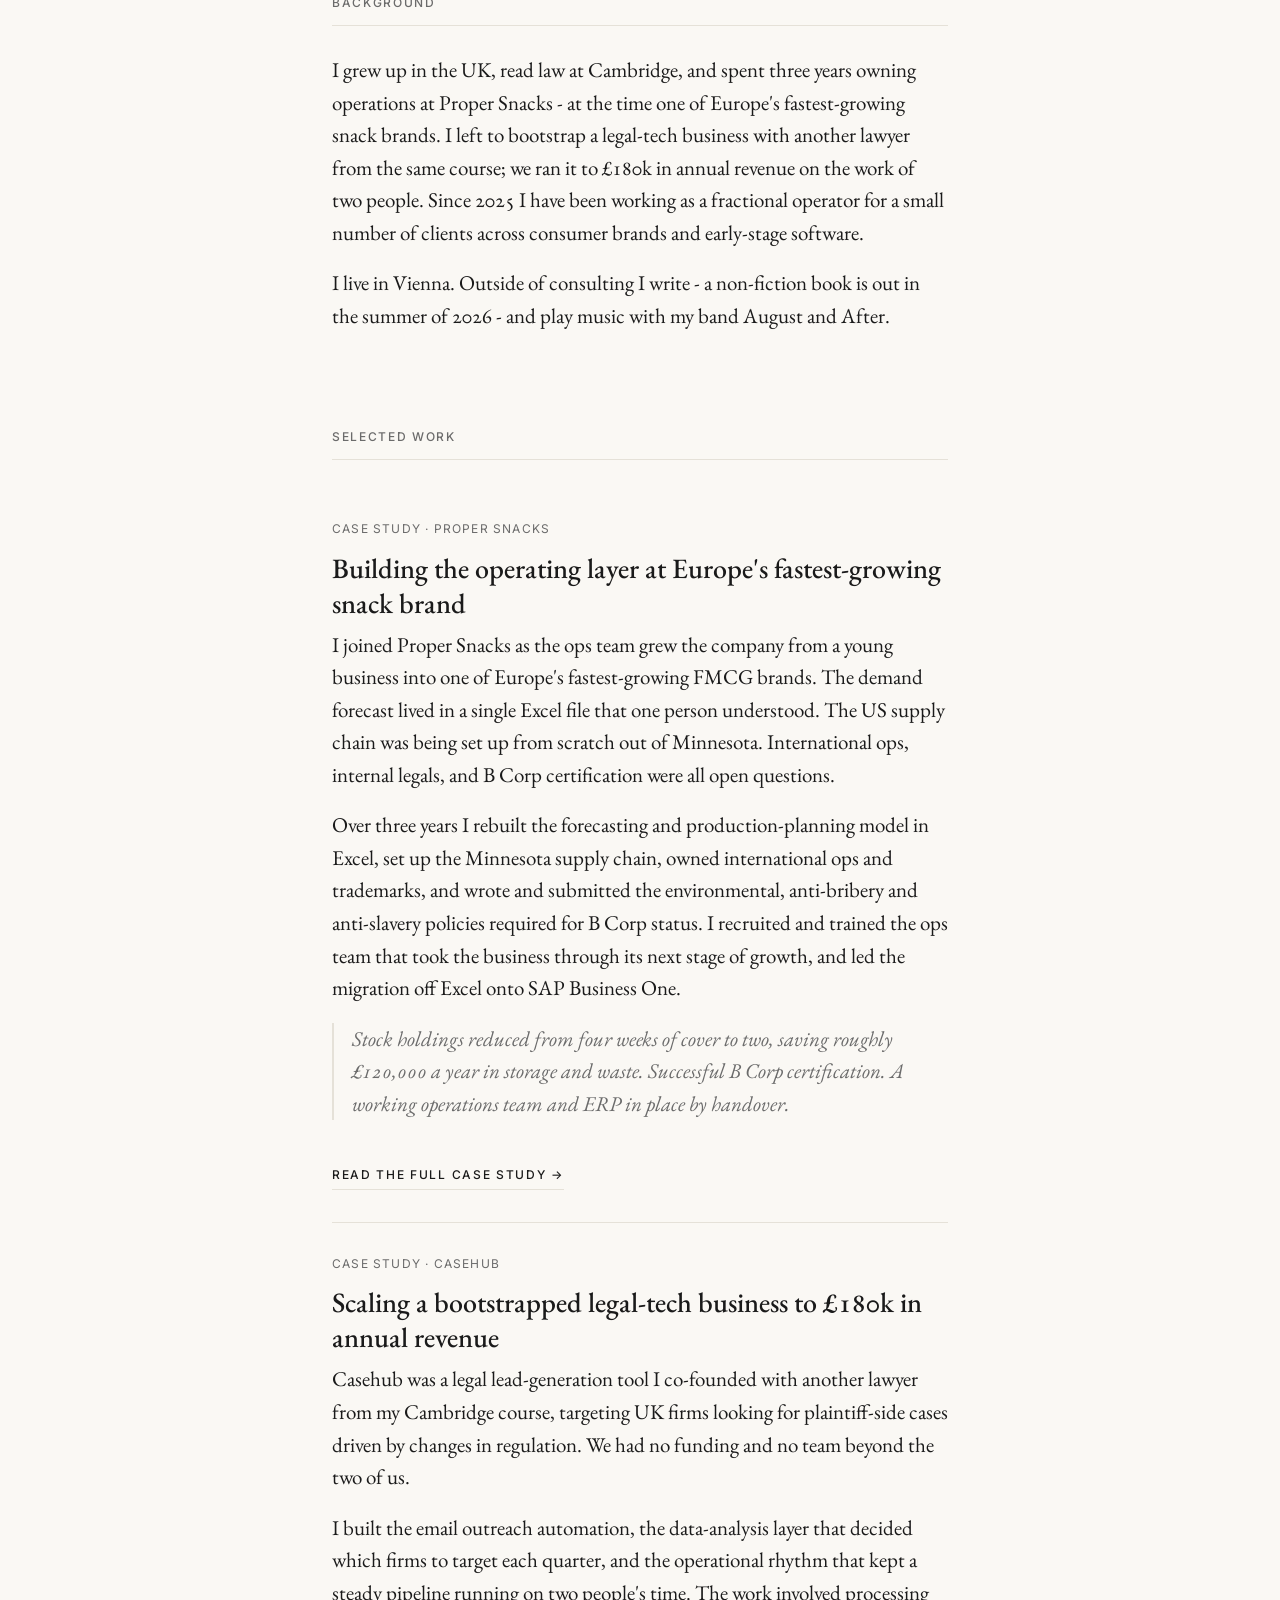
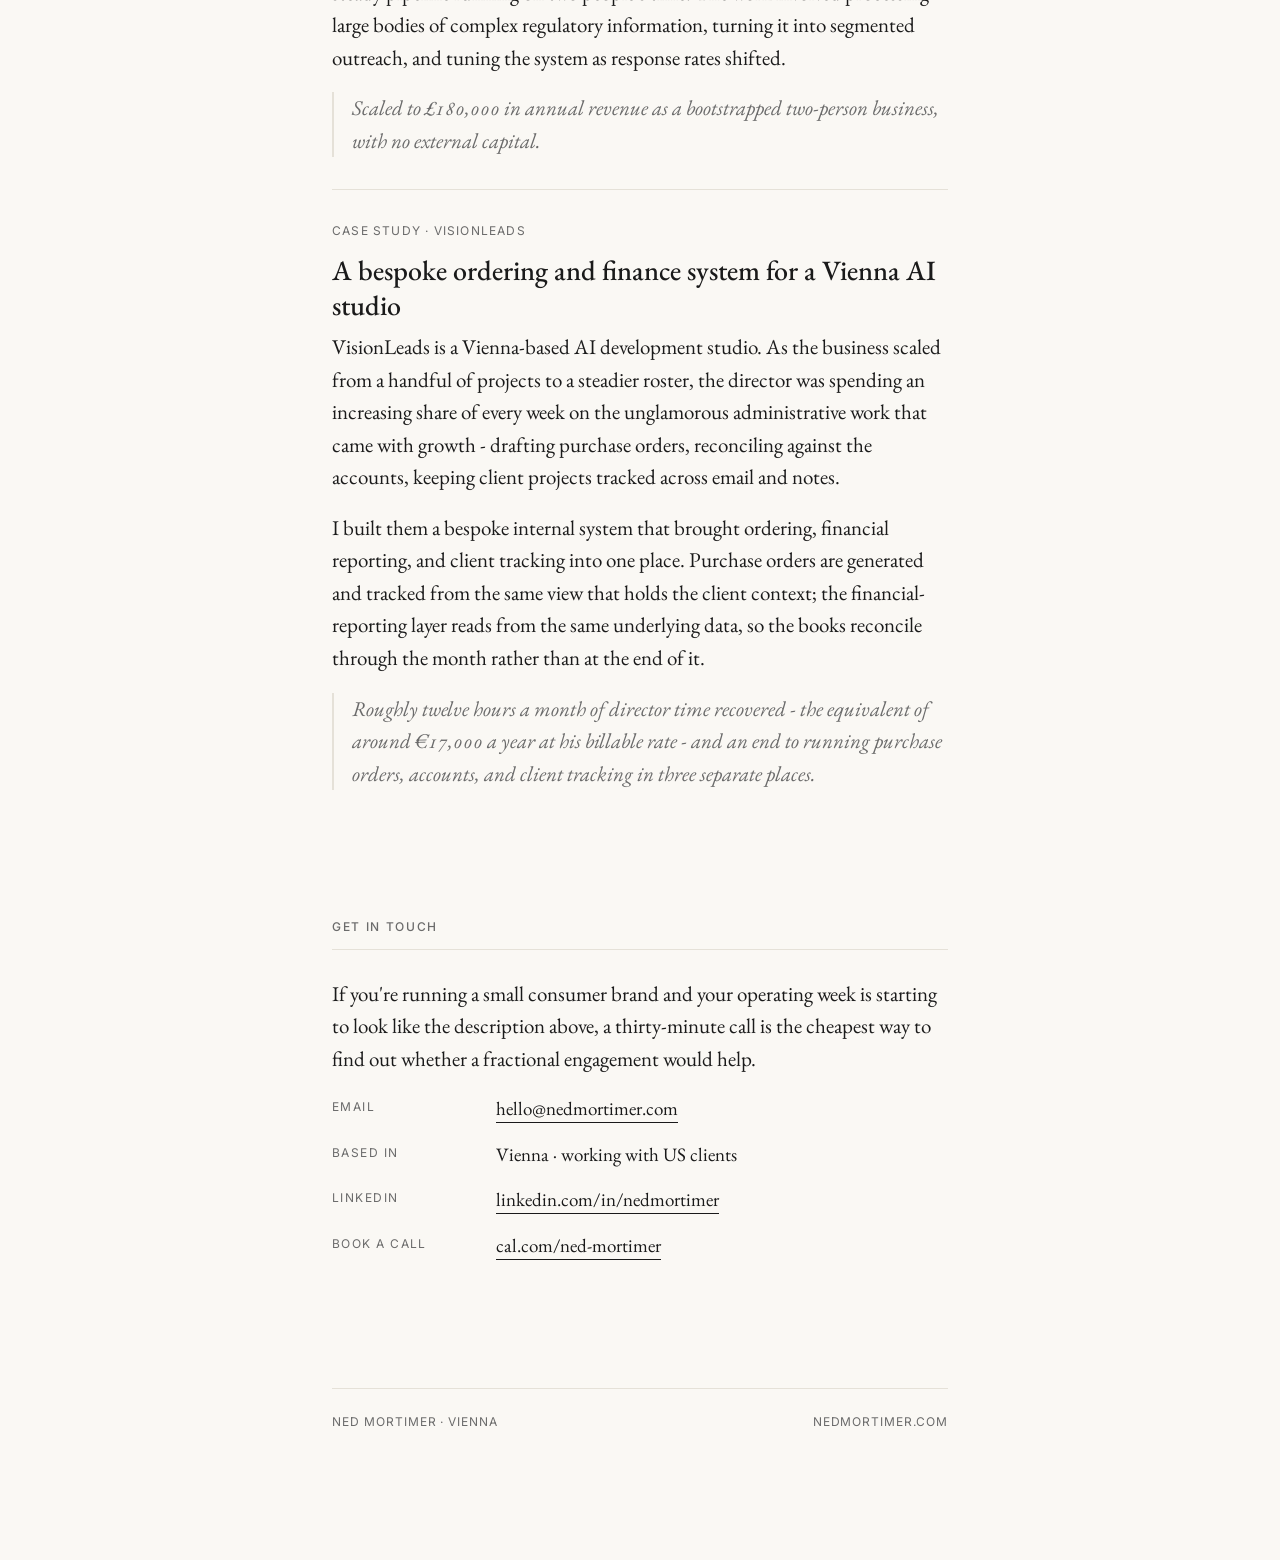
==== commit ab3ebc63: "Expand VisionLeads case study, drop Ally Chatbot mention VisionLeads engagement is complete; promoti" ====
--- a/index.html
+++ b/index.html
@@ -70,9 +70,11 @@
     </div>
 
     <div class="case">
-      <div class="meta">Case study &middot; VisionLeads &amp; Ally Chatbot</div>
-      <h3>Earlier work in AI tooling and project management</h3>
-      <p>At VisionLeads, a Vienna-based AI development studio, I am currently building a bespoke internal finance and client-management system. Earlier, I project-managed a series of trials for Ally, an NLP chatbot aimed at alleviating homelessness in the UK - running the Google Sheets and Chatbase framework that kept the chatbot in working order across three client deployments, all of which I secured through direct pitches.</p>
+      <div class="meta">Case study &middot; VisionLeads</div>
+      <h3>A bespoke ordering and finance system for a Vienna AI studio</h3>
+      <p>VisionLeads is a Vienna-based AI development studio. As the business scaled from a handful of projects to a steadier roster, the director was spending an increasing share of every week on the unglamorous administrative work that came with growth - drafting purchase orders, reconciling against the accounts, keeping client projects tracked across email and notes.</p>
+      <p>I built them a bespoke internal system that brought ordering, financial reporting, and client tracking into one place. Purchase orders are generated and tracked from the same view that holds the client context; the financial-reporting layer reads from the same underlying data, so the books reconcile through the month rather than at the end of it.</p>
+      <p class="result">Roughly twelve hours a month of director time recovered - the equivalent of around €17,000 a year at his billable rate - and an end to running purchase orders, accounts, and client tracking in three separate places.</p>
     </div>
   </section>
 
